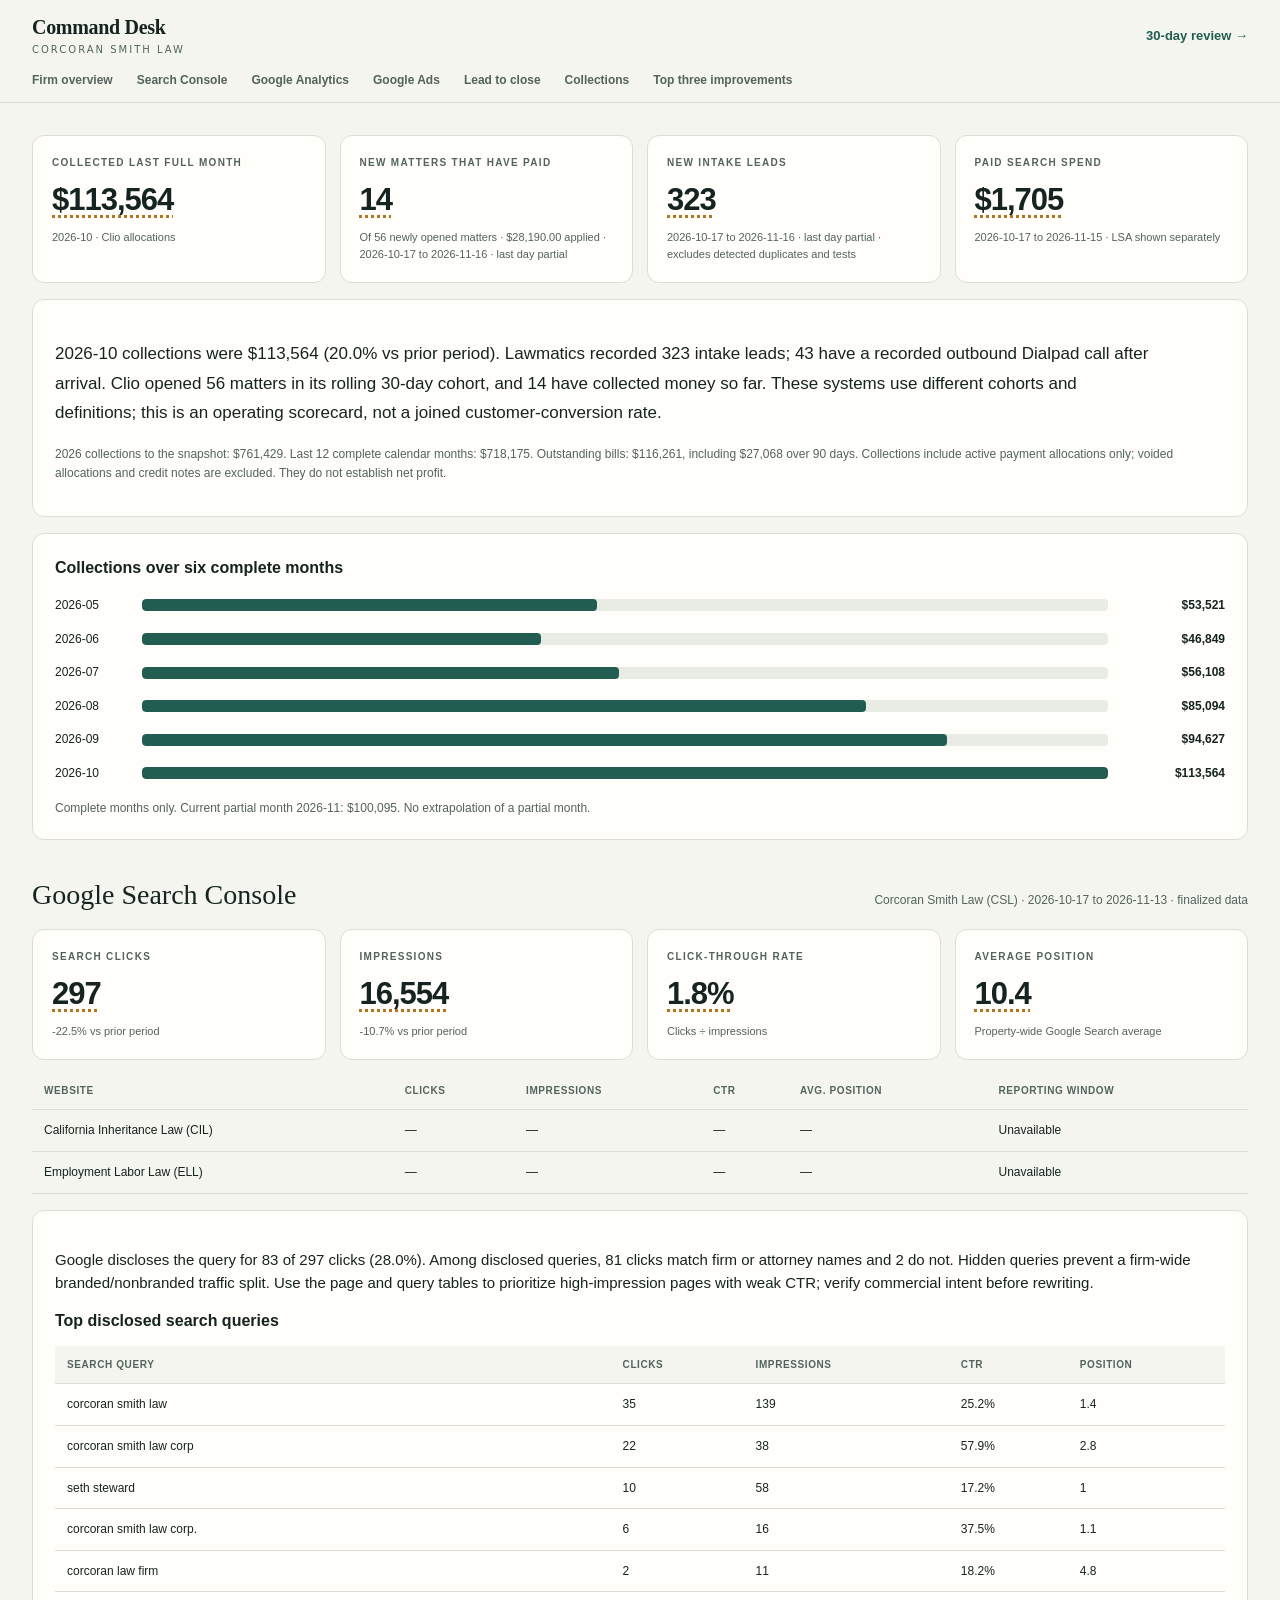
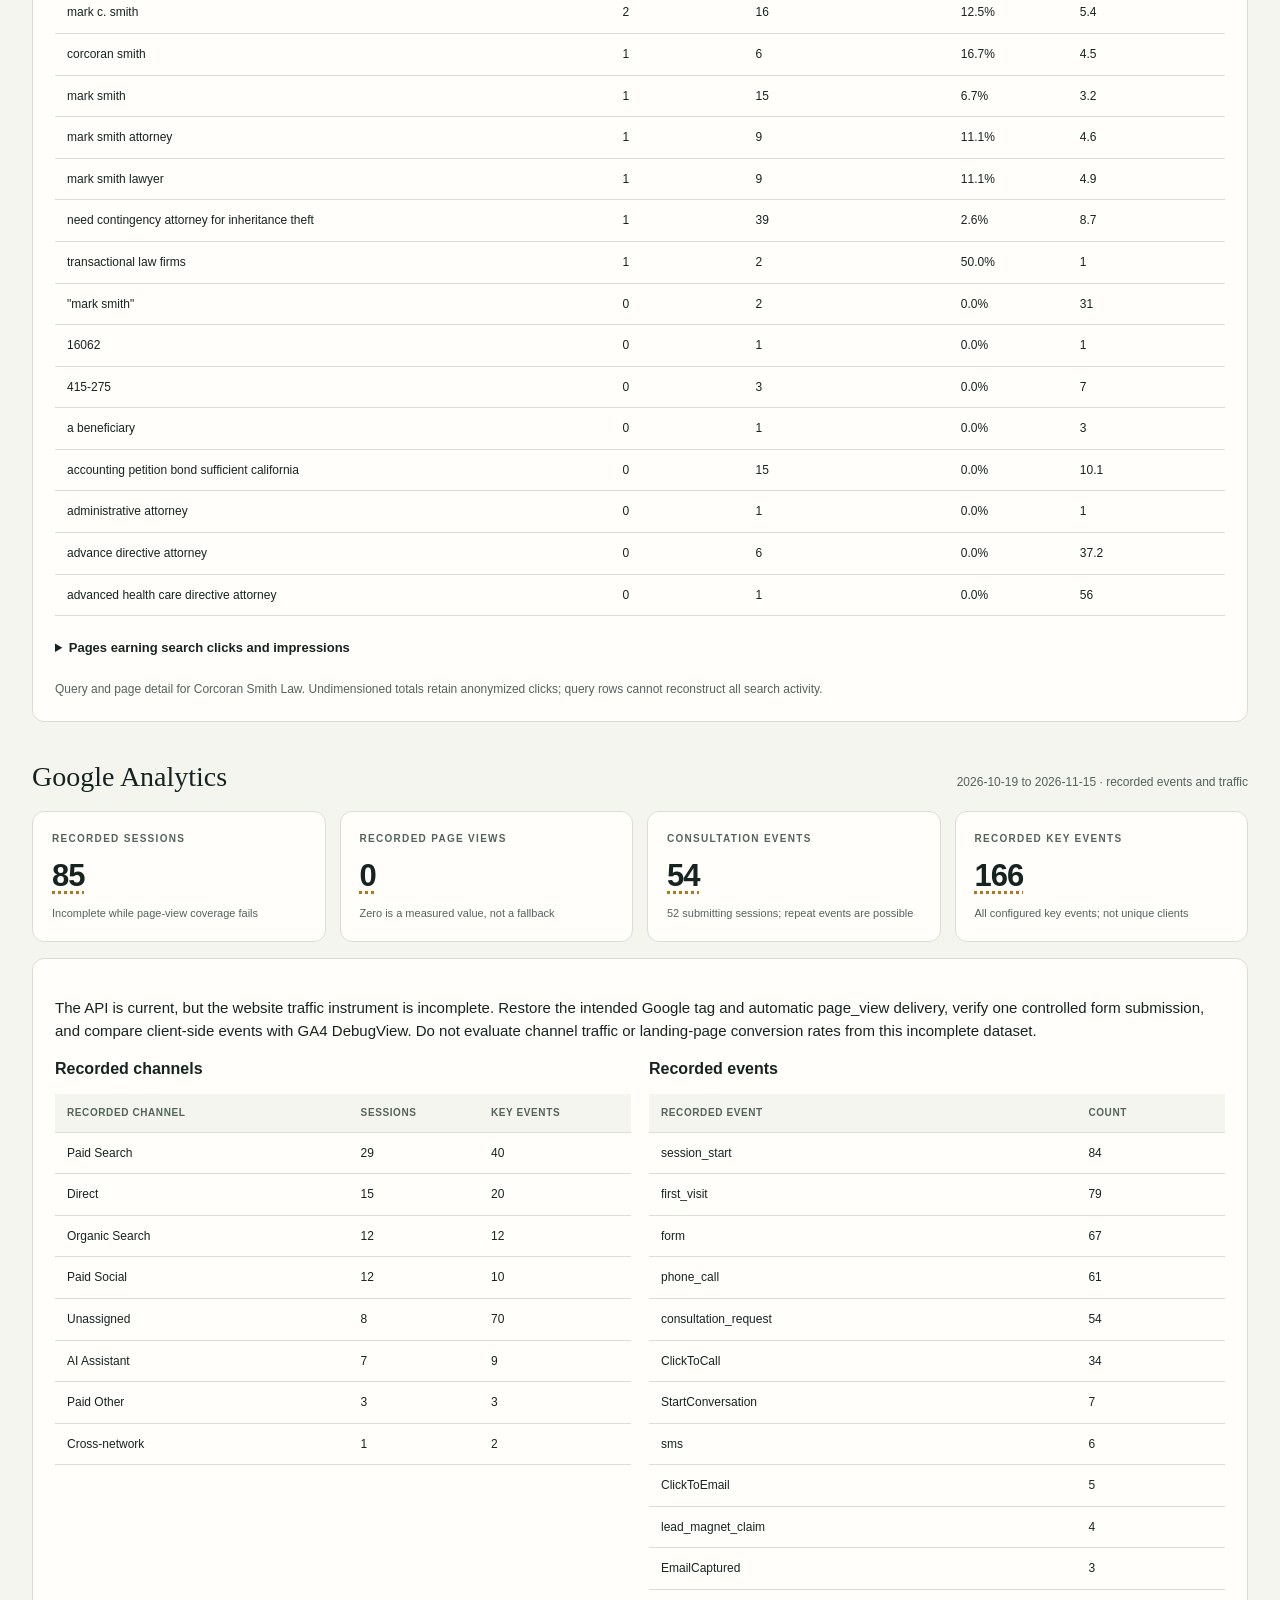
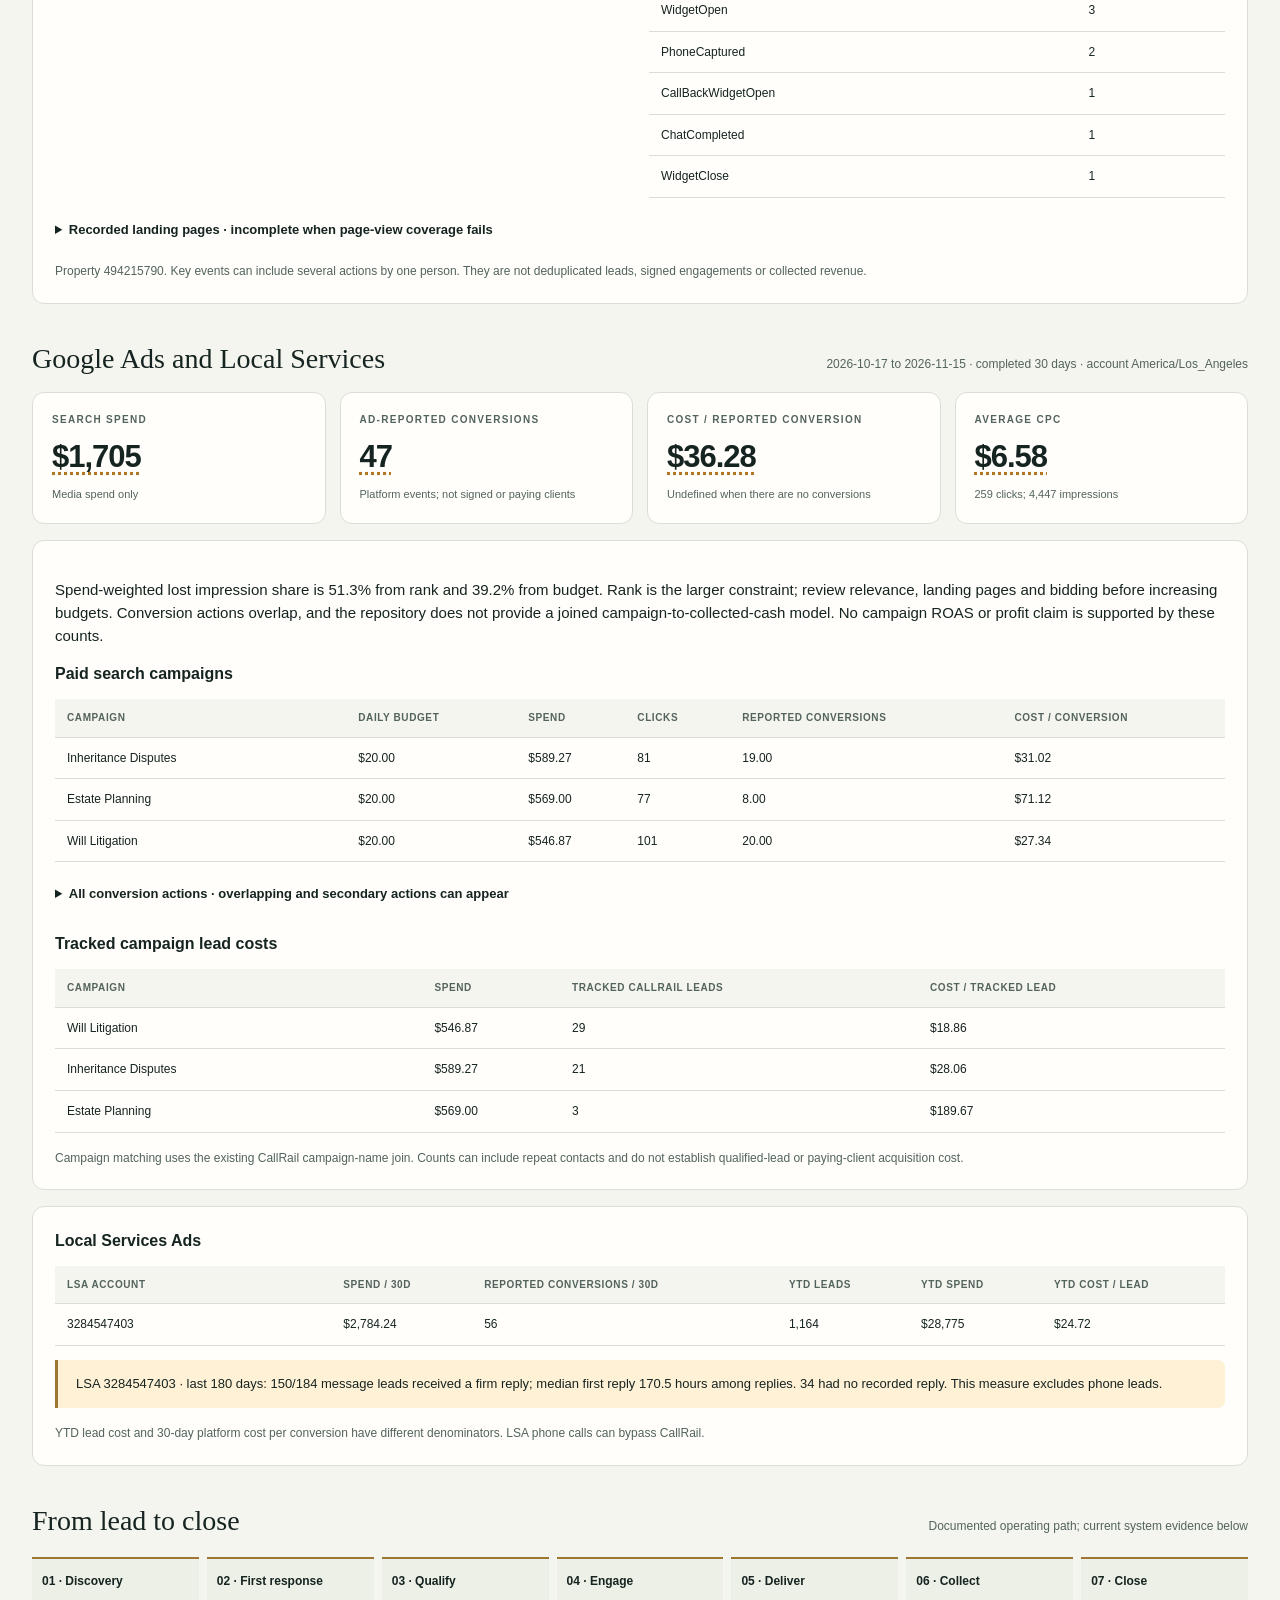
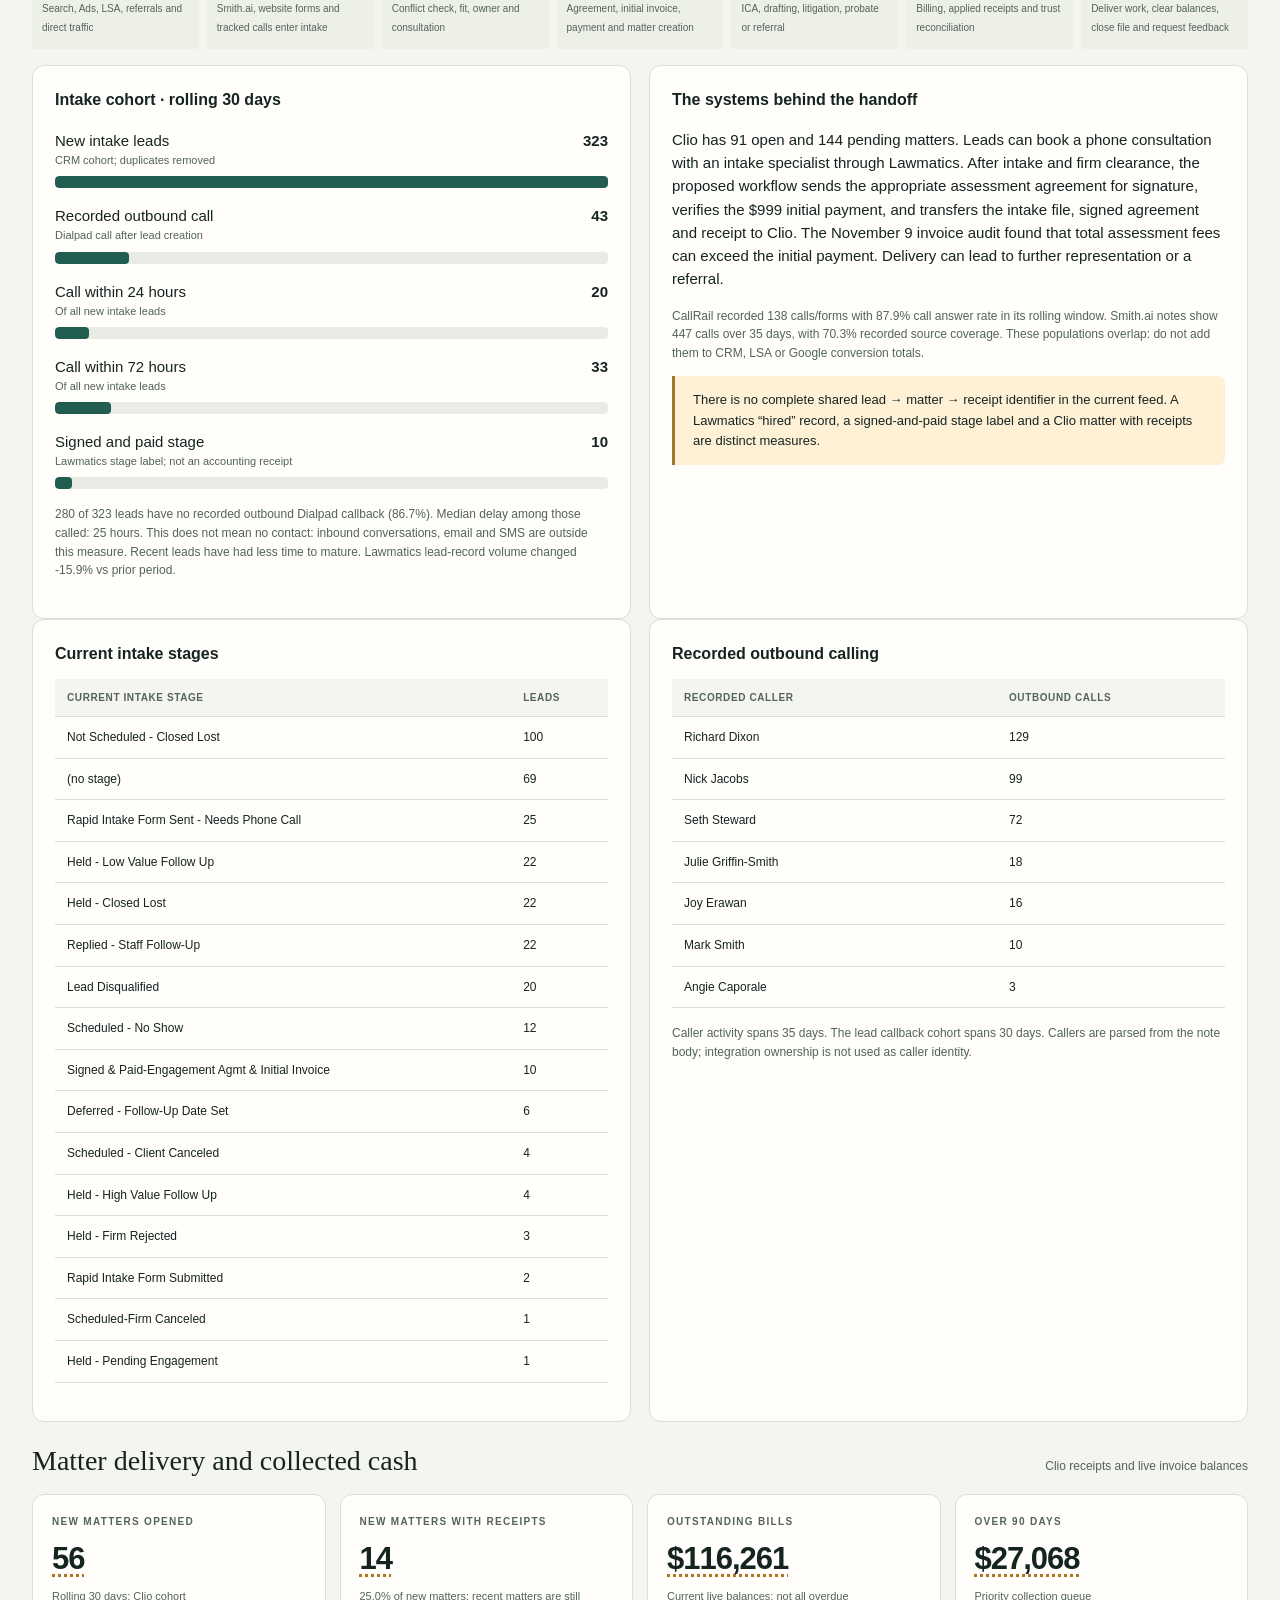
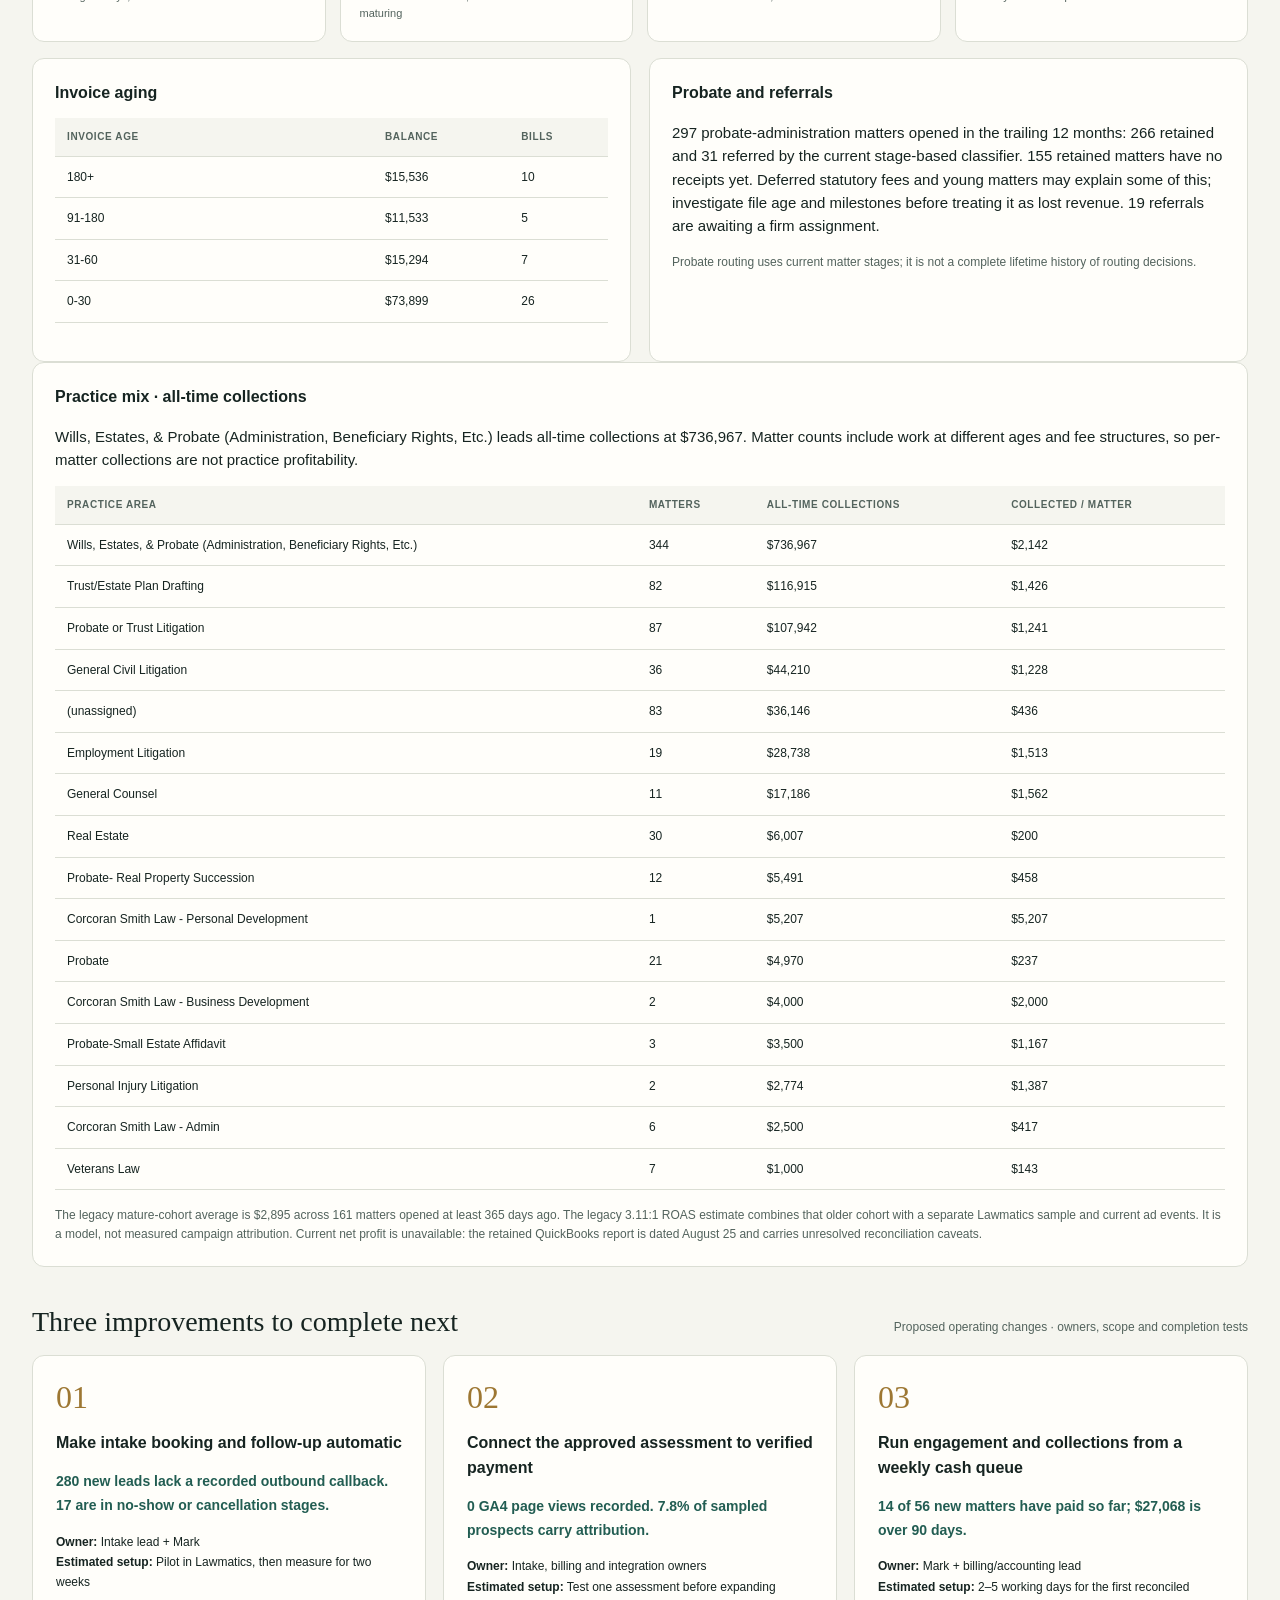
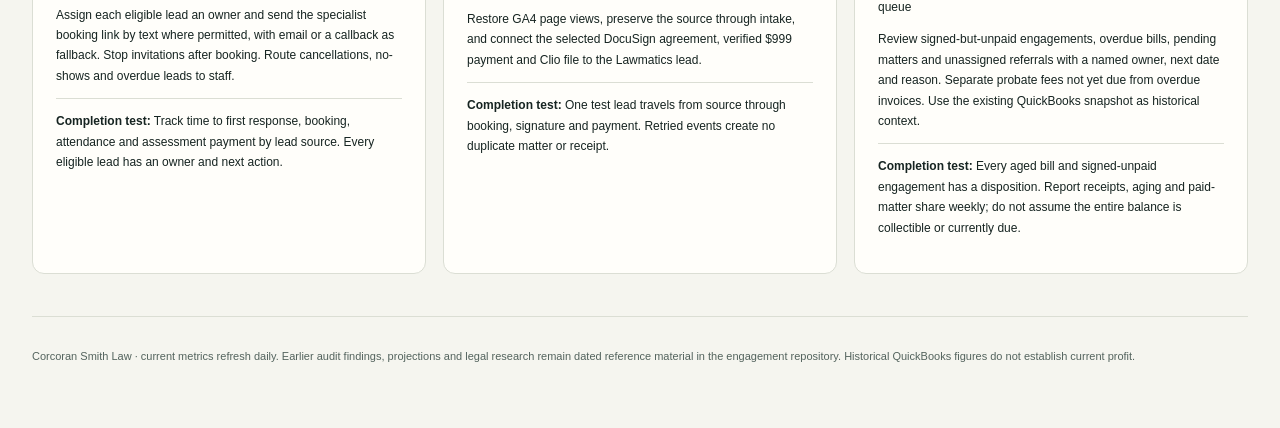
==== index.html @ f07b694a "Automated refresh 2026-11-16" ====
<!DOCTYPE html><html lang="en"><head><meta charset="utf-8"><meta name="robots" content="noindex, nofollow, noarchive, nosnippet"><title>CSL Command Desk</title>
<meta name="viewport" content="width=device-width, initial-scale=1">
<link rel="stylesheet" href="data-status.css">
<script src="data-status.js"></script>
<script>window.CSL_ASSET_BASE='';</script>
<script src="dashboard.js" defer></script>
<style>
:root{color-scheme:light;--page:#f5f5ef;--card:#fffefa;--ink:#162421;--ink-2:#53635d;--ink-3:#728078;--line:#dbded4;--accent:#225d52;--gold:#9d7732}
*{box-sizing:border-box}html{scroll-behavior:smooth;scroll-padding-top:130px}body{margin:0;background:var(--page);color:var(--ink);font:15px/1.55 -apple-system,BlinkMacSystemFont,"Segoe UI",sans-serif}a{color:var(--accent)}button,a,summary{touch-action:manipulation}a:focus-visible,summary:focus-visible{outline:3px solid var(--gold);outline-offset:4px}header{position:sticky;top:0;z-index:5;background:#f5f5eff5;backdrop-filter:blur(10px);border-bottom:1px solid var(--line)}.header-inner{max-width:1480px;margin:auto;padding:16px 32px 0}.brand-row{display:flex;gap:16px;align-items:center;justify-content:space-between}.brand{font:600 20px Georgia,serif;letter-spacing:-.3px}.firm{display:block;font:10px/1.5 system-ui,sans-serif;text-transform:uppercase;letter-spacing:2px;color:var(--ink-2);margin-top:3px}.review-link{font-size:13px;text-decoration:none;font-weight:650}nav{display:flex;gap:24px;overflow-x:auto;padding:14px 0 12px}nav a{white-space:nowrap;text-decoration:none;font-size:12px;font-weight:650;color:var(--ink-2)}main{max-width:1480px;margin:auto;padding:32px}.hero{display:flex;justify-content:space-between;align-items:end;gap:24px;margin-bottom:26px}.eyebrow{font-size:10px;font-weight:700;letter-spacing:2px;text-transform:uppercase;color:var(--gold);margin:0 0 10px}h1{font:400 clamp(32px,4vw,49px)/1.1 Georgia,serif;letter-spacing:-1px;margin:0 0 12px}h2{font:400 28px/1.2 Georgia,serif;margin:0}h3{font-size:16px;margin:0 0 10px}.hero p{margin:0;color:var(--ink-2)}.hero-side{max-width:290px;font-size:12px;border-left:2px solid var(--gold);padding-left:16px}.section{margin-top:38px;min-width:0}.section-head{display:flex;align-items:baseline;justify-content:space-between;gap:16px;margin-bottom:17px}.section-head p{font-size:12px;color:var(--ink-2);margin:0}.cards{display:grid;grid-template-columns:repeat(4,minmax(0,1fr));gap:14px}.metric{background:var(--card);border:1px solid var(--line);border-radius:12px;padding:19px;min-width:0}.metric .label{font-size:10px;line-height:1.5;text-transform:uppercase;letter-spacing:1.3px;font-weight:650;margin:0 0 13px;color:var(--ink-2)}.metric strong{font-size:31px;line-height:1.1;letter-spacing:-1px;font-weight:650}.metric p:last-child{font-size:11px;color:var(--ink-2);margin:12px 0 0}.panel{background:var(--card);border:1px solid var(--line);border-radius:12px;padding:22px;min-width:0;margin-top:16px}.two-col{display:grid;grid-template-columns:repeat(2,minmax(0,1fr));gap:18px;align-items:start}.two-col .panel{height:100%}.notice{background:#fff1d6;border-left:3px solid var(--gold);padding:14px 18px;font-size:13px;border-radius:0 7px 7px 0;margin:14px 0}.notice.good{background:#e9f0e7;border-color:var(--accent)}.lede{font-size:17px;line-height:1.75;max-width:1100px}.muted,.caption{color:var(--ink-2);font-size:12px}.caption{margin:16px 0 0}.table-scroll{overflow-x:auto;max-width:100%;margin-top:12px}table{width:100%;border-collapse:collapse;font-size:12px}th{text-align:left;font-size:10px;letter-spacing:.6px;text-transform:uppercase;color:var(--ink-2);background:#f5f5ef;white-space:nowrap}td,th{padding:11px 12px;border-bottom:1px solid var(--line);vertical-align:top}td:first-child{min-width:180px;max-width:440px;overflow-wrap:anywhere}td:not(:first-child){font-variant-numeric:tabular-nums;white-space:nowrap}details.table-details{margin-top:16px}summary{cursor:pointer;font-size:13px;font-weight:650;padding:6px 0}.bar-row{display:grid;grid-template-columns:75px minmax(0,1fr) 105px;gap:12px;align-items:center;font-size:12px;margin:15px 0}.bar-row b{text-align:right;font-variant-numeric:tabular-nums}.track{height:12px;border-radius:4px;background:#e9ece4;overflow:hidden}.track i{display:block;height:100%;background:var(--accent);border-radius:4px}.flow{display:grid;grid-template-columns:repeat(7,minmax(0,1fr));gap:8px;margin-top:20px}.flow div{border-top:2px solid var(--gold);padding:13px 10px;background:#edf0e7;font-size:12px}.flow b{display:block;margin-bottom:8px}.flow small{color:var(--ink-2)}.funnel-row{display:grid;grid-template-columns:minmax(0,1fr) 50px;gap:7px 16px;margin:16px 0}.funnel-row strong{text-align:right}.funnel-row small{display:block;font-size:11px;color:var(--ink-2)}.funnel-row .track{grid-column:1/-1}.priority-grid{display:grid;grid-template-columns:repeat(3,minmax(0,1fr));gap:17px}.priority{background:var(--card);padding:23px;border:1px solid var(--line);border-radius:12px}.rank{font:32px Georgia,serif;color:var(--gold);display:block;margin-bottom:15px}.priority p{font-size:12px;line-height:1.7}.priority .evidence{font-size:14px;color:var(--accent);font-weight:600}.done{border-top:1px solid var(--line);padding-top:12px}.source-link{font-size:11px}.review-only{display:none}footer{border-top:1px solid var(--line);margin:42px 0 0;padding:20px 0;font-size:11px;color:var(--ink-2)}
@media(max-width:1000px){.flow{grid-template-columns:repeat(4,minmax(0,1fr))}.priority-grid{grid-template-columns:1fr}.cards{grid-template-columns:repeat(2,minmax(0,1fr))}.hero-side{display:none}}
@media(max-width:650px){.header-inner{padding:12px 18px 0}main{padding:24px 18px}.brand{font-size:17px}.review-link{font-size:11px}nav{gap:20px}.hero{display:block}.section-head{display:block}.section-head p{margin-top:8px}.two-col{grid-template-columns:minmax(0,1fr);gap:0}.cards{gap:10px}.metric{padding:15px}.metric strong{font-size:26px}.panel{padding:17px}.flow{grid-template-columns:repeat(2,minmax(0,1fr))}.bar-row{grid-template-columns:65px minmax(0,1fr) 85px;gap:8px;font-size:11px}.data-source-list li{min-width:0}h2{font-size:25px}}
@media(prefers-reduced-motion:reduce){html{scroll-behavior:auto}}

.skip{position:absolute;left:16px;top:-80px;background:var(--card);padding:8px;z-index:10}.skip:focus{top:8px}
</style></head><body>
<a href="#overview" class="skip">Skip to dashboard content</a>
<header><div class="header-inner"><div class="brand-row"><div class="brand">Command Desk<span class="firm">Corcoran Smith Law</span></div><a class="review-link" href="review/">30-day review →</a></div><nav aria-label="Dashboard sections"><a href="#overview">Firm overview</a><a href="#search">Search Console</a><a href="#analytics">Google Analytics</a><a href="#advertising">Google Ads</a><a href="#lead-to-close">Lead to close</a><a href="#cash">Collections</a><a href="#improvements">Top three improvements</a></nav></div></header>
<main><h1 class="visually-hidden">The firm, end to end</h1>
<section id="overview" aria-label="Receipts, intake and acquisition"><div id="scorecard" class="cards" data-dynamic></div><div class="panel"><p id="business-summary" class="lede">Current figures are loading.</p><p id="cash-summary" class="muted"></p></div><div class="panel"><h3>Collections over six complete months</h3><div id="collections-chart" data-dynamic></div><p id="collections-caption" class="caption"></p></div></section>
<section id="search" class="section"><div class="section-head"><h2>Google Search Console</h2><p id="gsc-window"></p></div><div id="gsc-metrics" class="cards" data-dynamic></div><div id="gsc-related-sites" data-dynamic></div><div class="panel"><p id="gsc-analysis"></p><h3>Top disclosed search queries</h3><div id="gsc-queries" data-dynamic></div><details class="table-details"><summary>Pages earning search clicks and impressions</summary><div id="gsc-pages" data-dynamic></div></details><p class="caption">Query and page detail for Corcoran Smith Law. Undimensioned totals retain anonymized clicks; query rows cannot reconstruct all search activity.</p></div></section>
<section id="analytics" class="section"><div class="section-head"><h2>Google Analytics</h2><p id="ga4-window"></p></div><div id="ga4-metrics" class="cards" data-dynamic></div><div class="panel"><p id="ga4-analysis"></p><div class="two-col"><div><h3>Recorded channels</h3><div id="ga4-channels" data-dynamic></div></div><div><h3>Recorded events</h3><div id="ga4-events" data-dynamic></div></div></div><details class="table-details"><summary>Recorded landing pages · incomplete when page-view coverage fails</summary><div id="ga4-landings" data-dynamic></div></details><p class="caption">Property 494215790. Key events can include several actions by one person. They are not deduplicated leads, signed engagements or collected revenue.</p></div></section>
<section id="advertising" class="section"><div class="section-head"><h2>Google Ads and Local Services</h2><p id="ads-window"></p></div><div id="ads-metrics" class="cards" data-dynamic></div><div class="panel"><p id="ads-analysis"></p><h3>Paid search campaigns</h3><div id="ads-campaigns" data-dynamic></div><details class="table-details"><summary>All conversion actions · overlapping and secondary actions can appear</summary><div id="ads-actions" data-dynamic></div></details><h3 style="margin-top:22px">Tracked campaign lead costs</h3><div id="campecon" data-dynamic></div><p id="campaign-note" class="caption"></p></div><div class="panel"><h3>Local Services Ads</h3><div id="lsa-table" data-dynamic></div><div id="lsa-response" data-dynamic></div><p class="caption">YTD lead cost and 30-day platform cost per conversion have different denominators. LSA phone calls can bypass CallRail.</p></div></section>
<section id="lead-to-close" class="section"><div class="section-head"><h2>From lead to close</h2><p>Documented operating path; current system evidence below</p></div><div class="flow" aria-label="Firm business process"><div><b>01 · Discovery</b><small>Search, Ads, LSA, referrals and direct traffic</small></div><div><b>02 · First response</b><small>Smith.ai, website forms and tracked calls enter intake</small></div><div><b>03 · Qualify</b><small>Conflict check, fit, owner and consultation</small></div><div><b>04 · Engage</b><small>Agreement, initial invoice, payment and matter creation</small></div><div><b>05 · Deliver</b><small>ICA, drafting, litigation, probate or referral</small></div><div><b>06 · Collect</b><small>Billing, applied receipts and trust reconciliation</small></div><div><b>07 · Close</b><small>Deliver work, clear balances, close file and request feedback</small></div></div><div class="two-col"><div class="panel"><h3>Intake cohort · rolling 30 days</h3><div id="funnel" data-dynamic></div><p id="intake-analysis" class="caption"></p></div><div class="panel"><h3>The systems behind the handoff</h3><p id="delivery-note"></p><p id="tracking-evidence" class="caption"></p><p class="notice">There is no complete shared lead → matter → receipt identifier in the current feed. A Lawmatics “hired” record, a signed-and-paid stage label and a Clio matter with receipts are distinct measures.</p></div></div><div class="two-col"><div class="panel"><h3>Current intake stages</h3><div id="outcomes" data-dynamic></div></div><div class="panel"><h3>Recorded outbound calling</h3><div id="callers" data-dynamic></div><p id="caller-note" class="caption"></p></div></div></section>
<section id="cash" class="section"><div class="section-head"><h2>Matter delivery and collected cash</h2><p>Clio receipts and live invoice balances</p></div><div id="close-metrics" class="cards" data-dynamic></div><div class="two-col"><div class="panel"><h3>Invoice aging</h3><div id="ar-table" data-dynamic></div></div><div class="panel"><h3>Probate and referrals</h3><p id="probate-note"></p><p class="caption">Probate routing uses current matter stages; it is not a complete lifetime history of routing decisions.</p></div></div><div class="panel"><h3>Practice mix · all-time collections</h3><p id="practice-note"></p><div id="practice-table" data-dynamic></div><p id="model-note" class="caption"></p></div></section>
<section id="improvements" class="section"><div class="section-head"><h2>Three improvements to complete next</h2><p>Proposed operating changes · owners, scope and completion tests</p></div><div id="priorities" class="priority-grid" data-dynamic></div></section>
<footer><p>Corcoran Smith Law · current metrics refresh daily. Earlier audit findings, projections and legal research remain dated reference material in the engagement repository. Historical QuickBooks figures do not establish current profit.</p></footer></main>
</body></html>
---- data-status.css ----
.visually-hidden { position:absolute; width:1px; height:1px; overflow:hidden; clip-path:inset(50%); white-space:nowrap; }
[data-m][data-quality="snapshot"], [data-m][data-quality="stale"] { text-decoration:underline dotted #b07622; text-underline-offset:5px; }
[data-m][data-quality="unavailable"] { color:var(--ink-3,#76796f); }
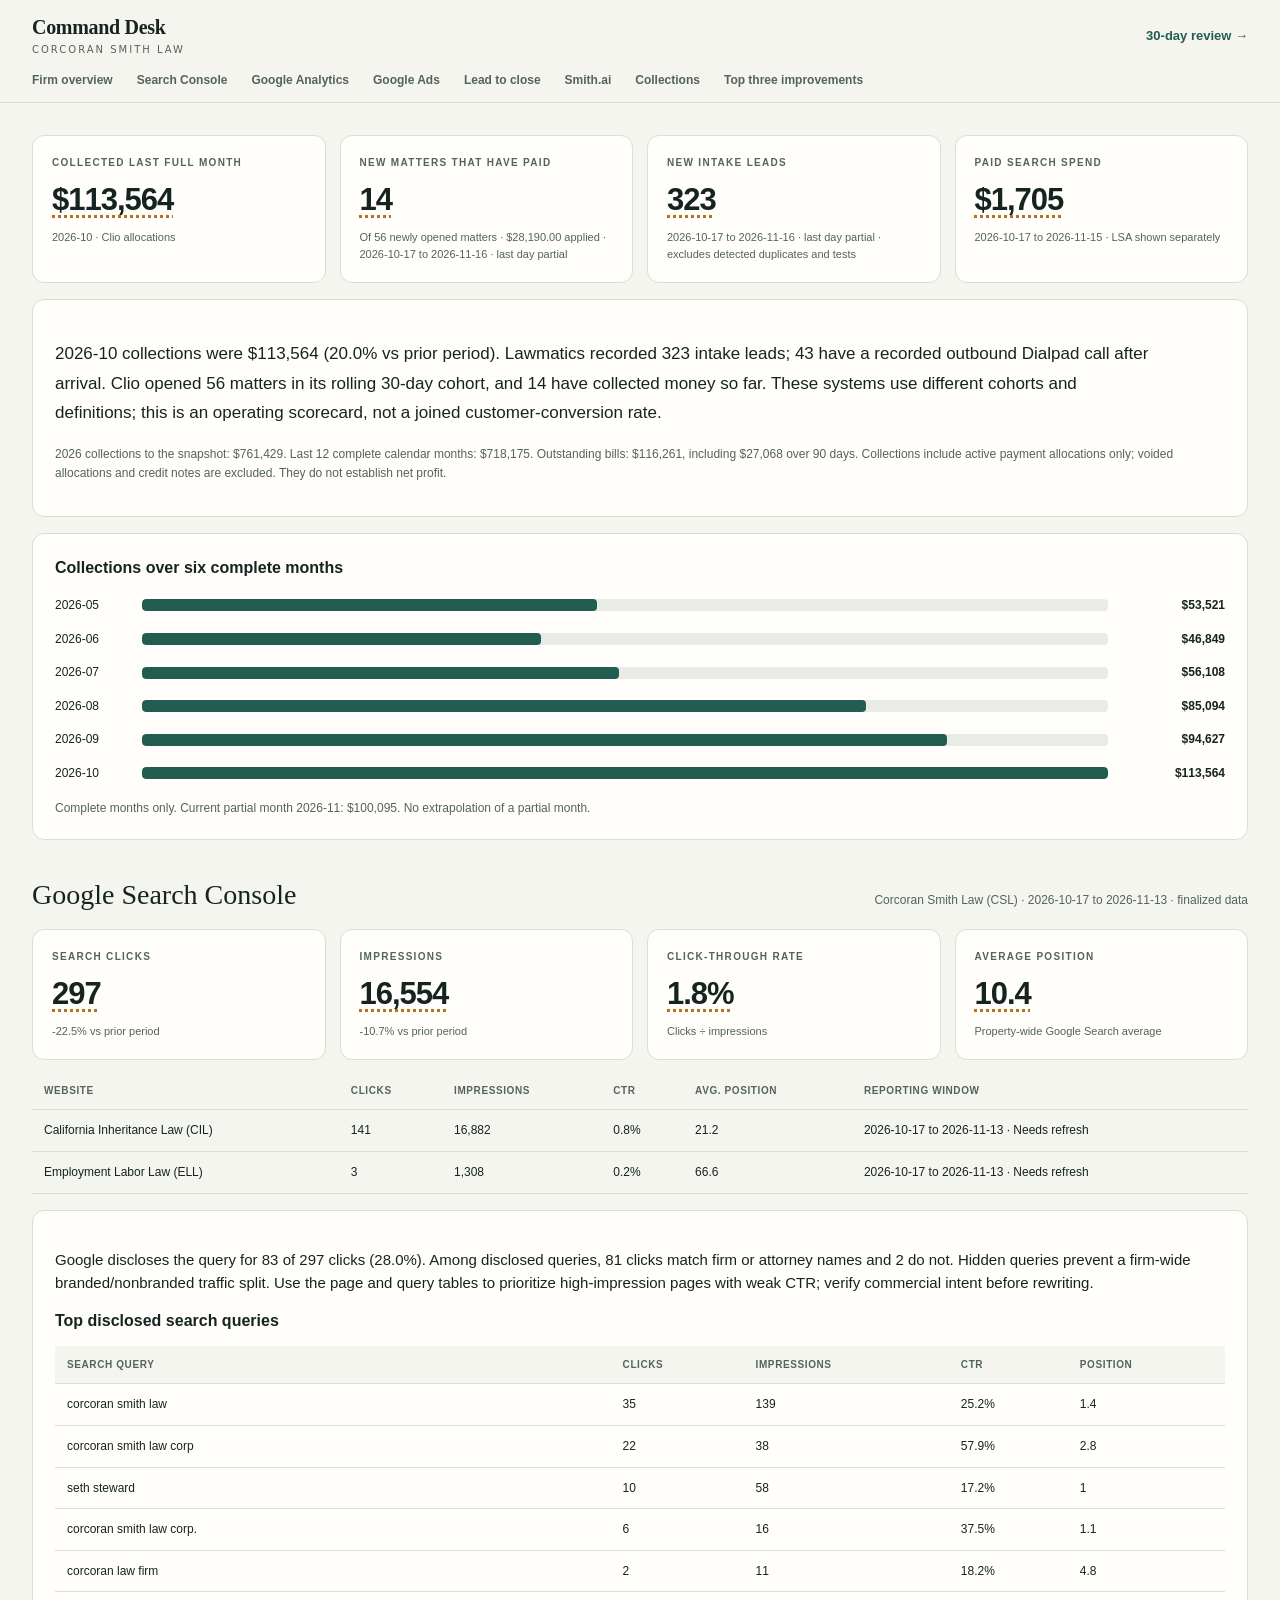
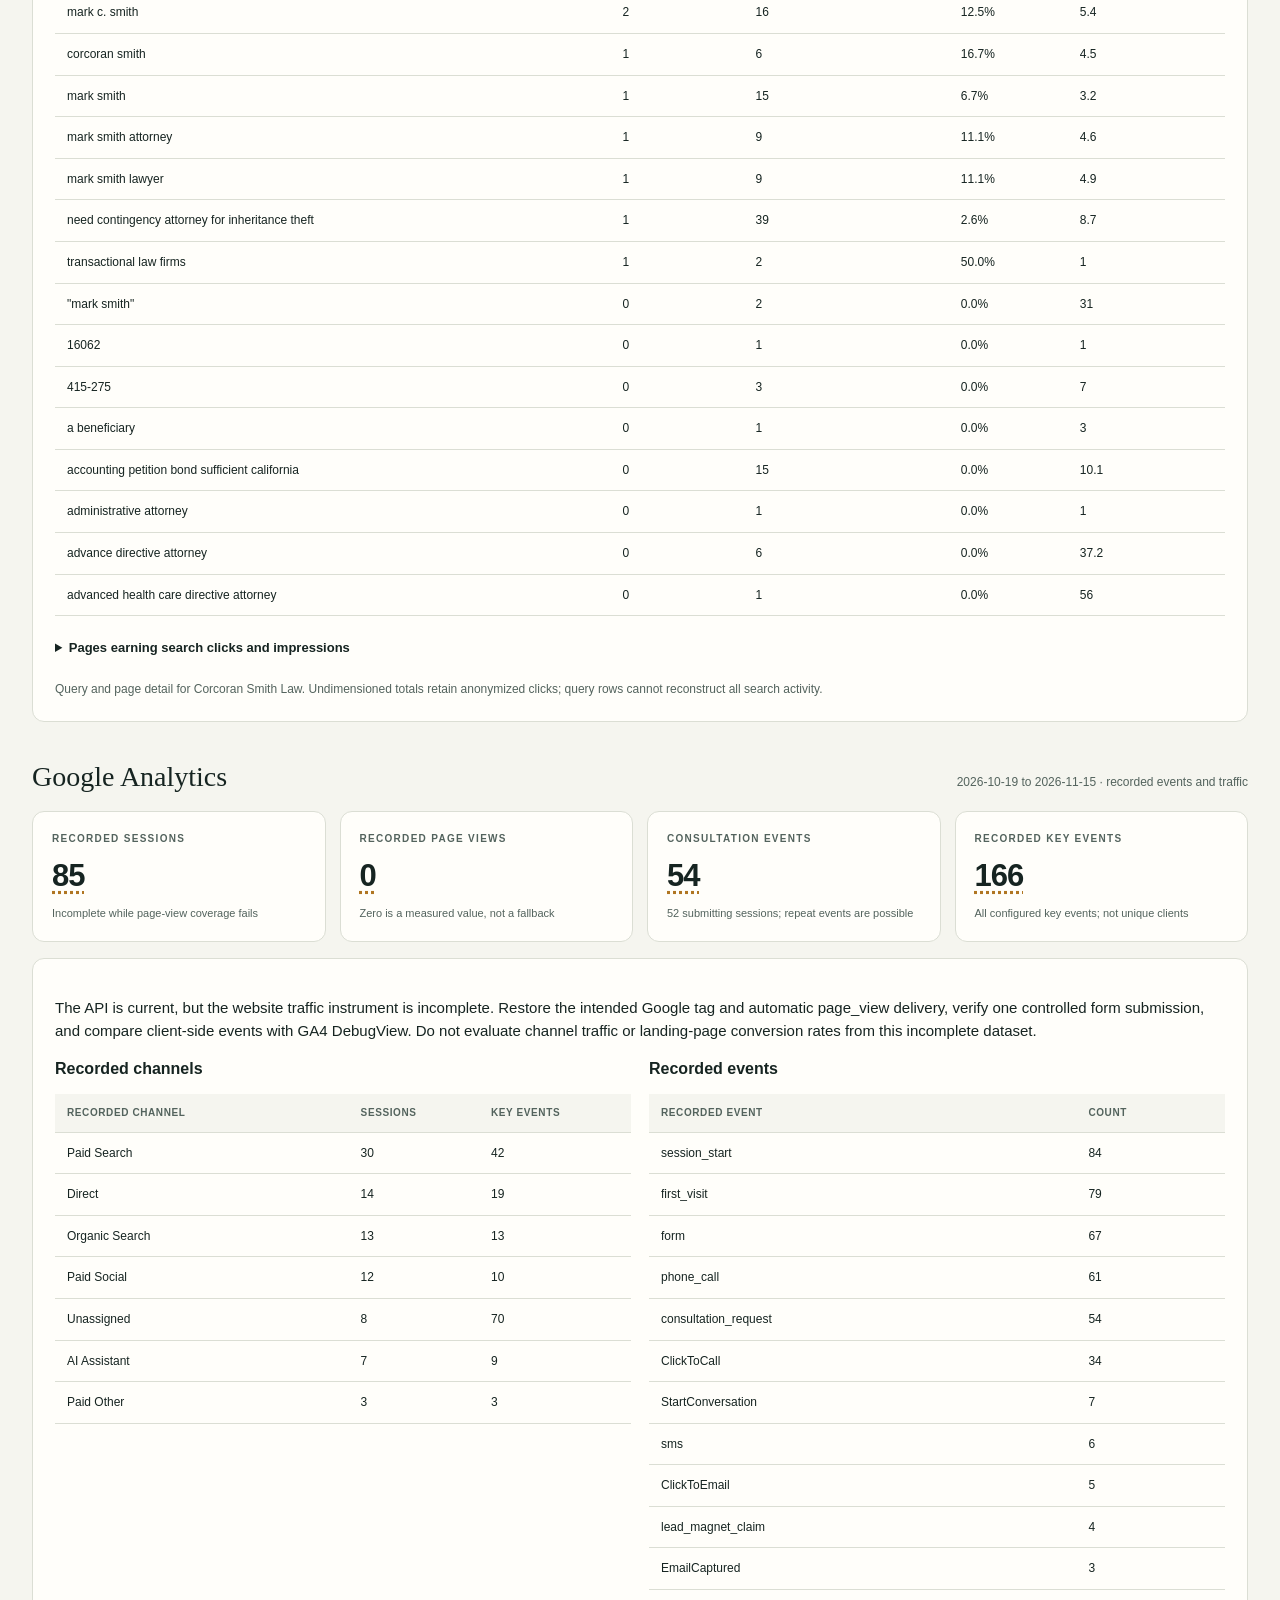
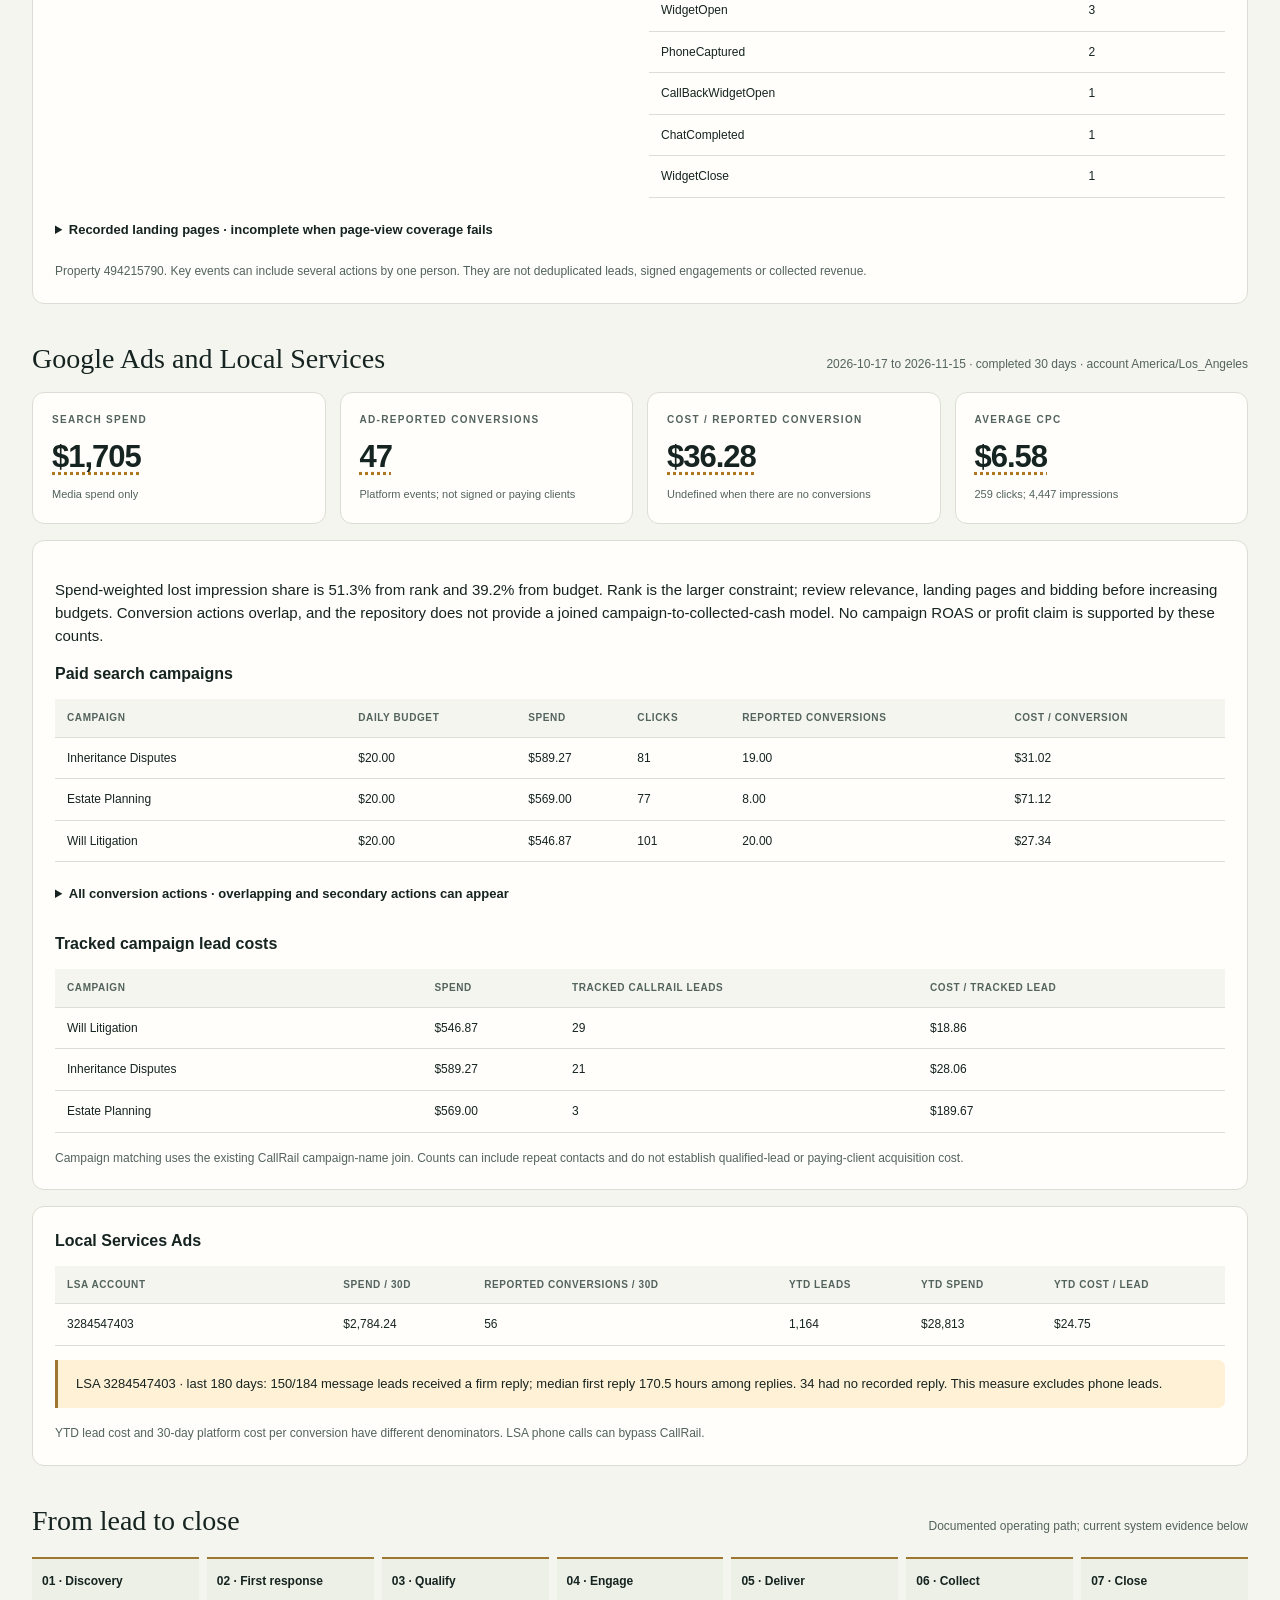
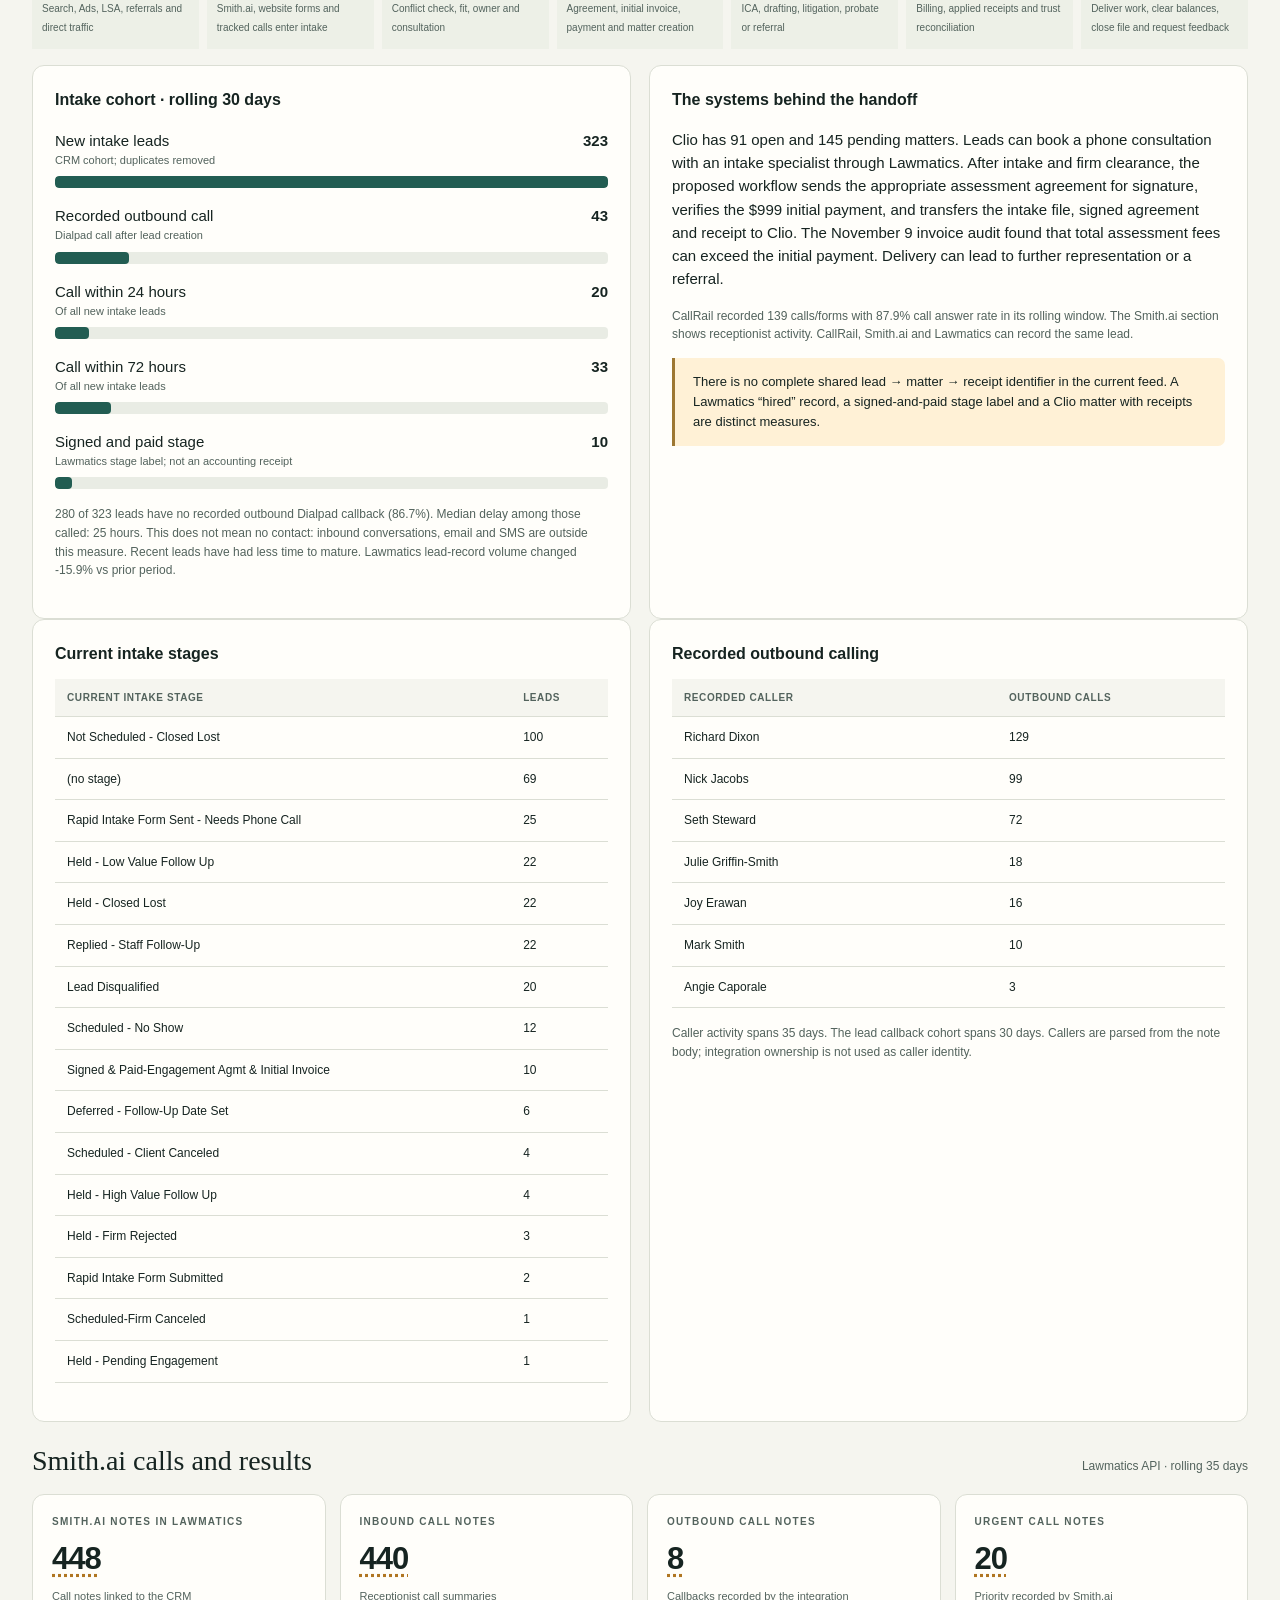
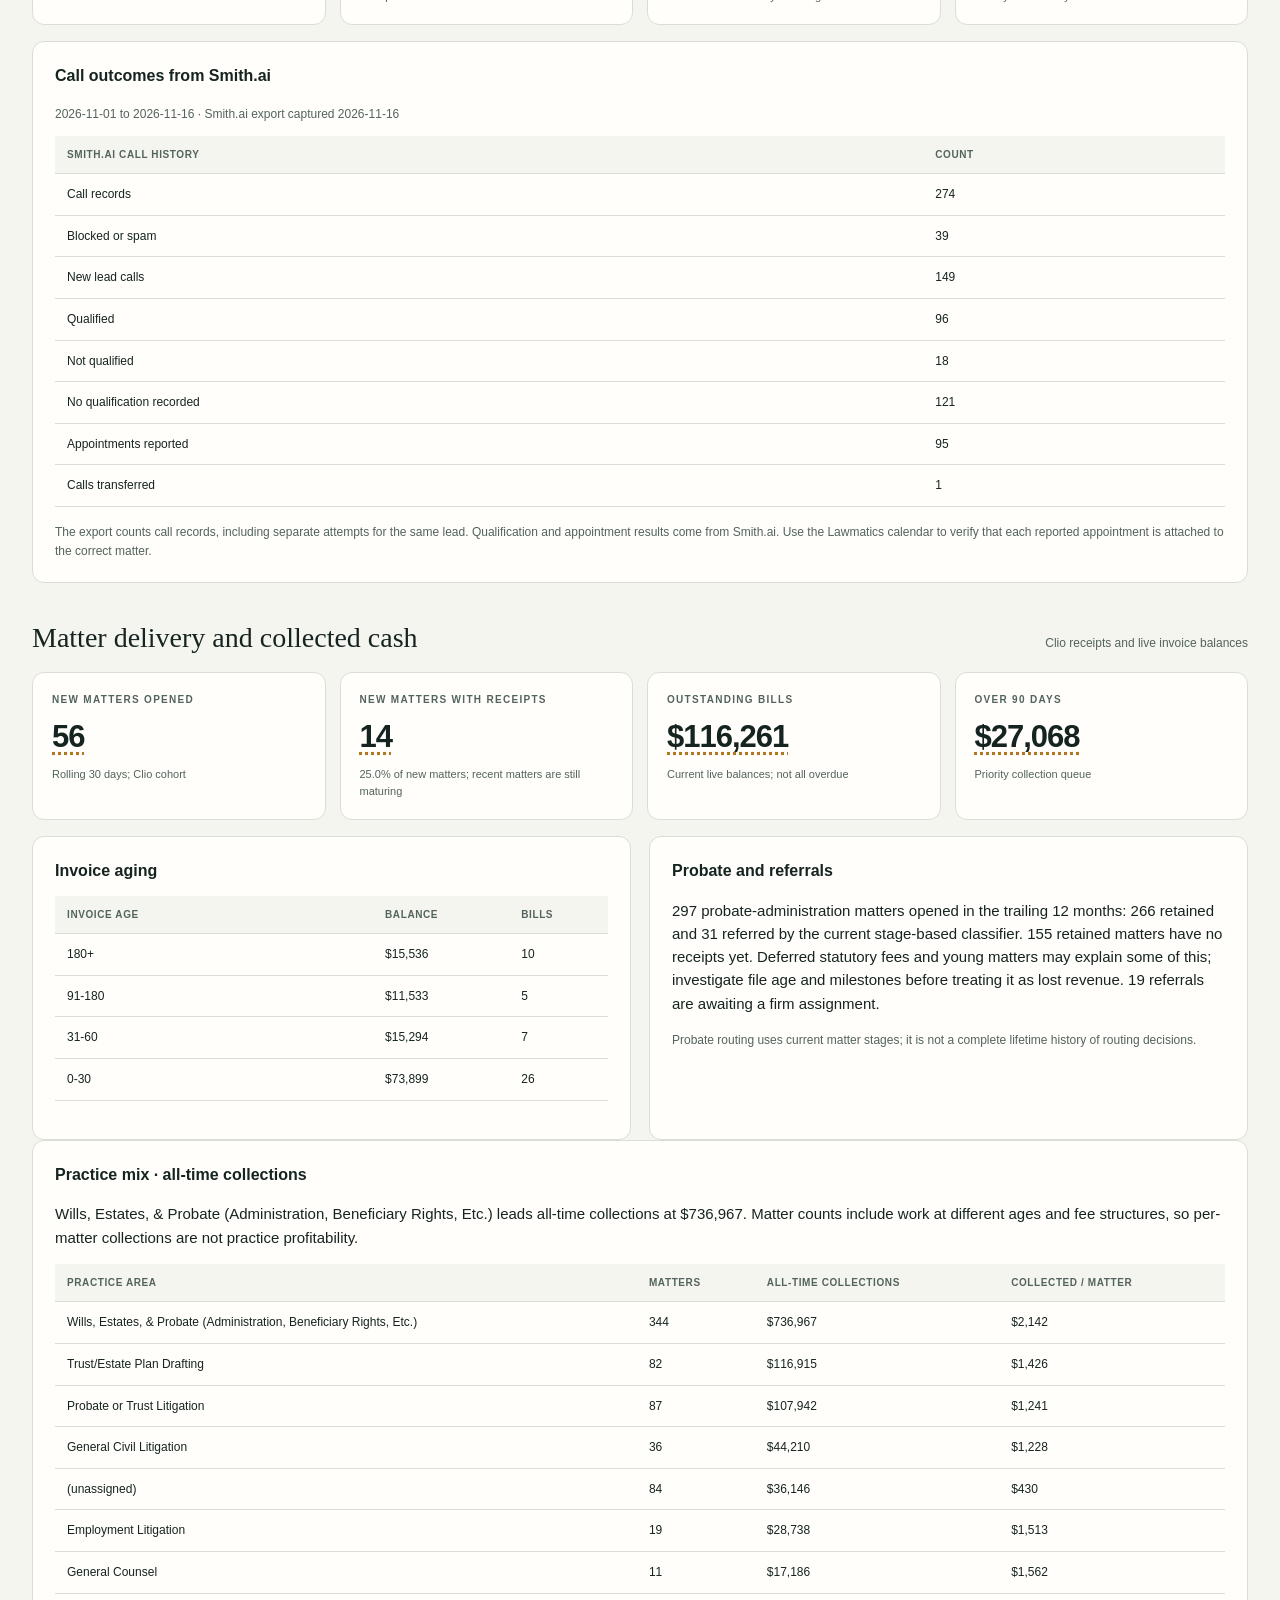
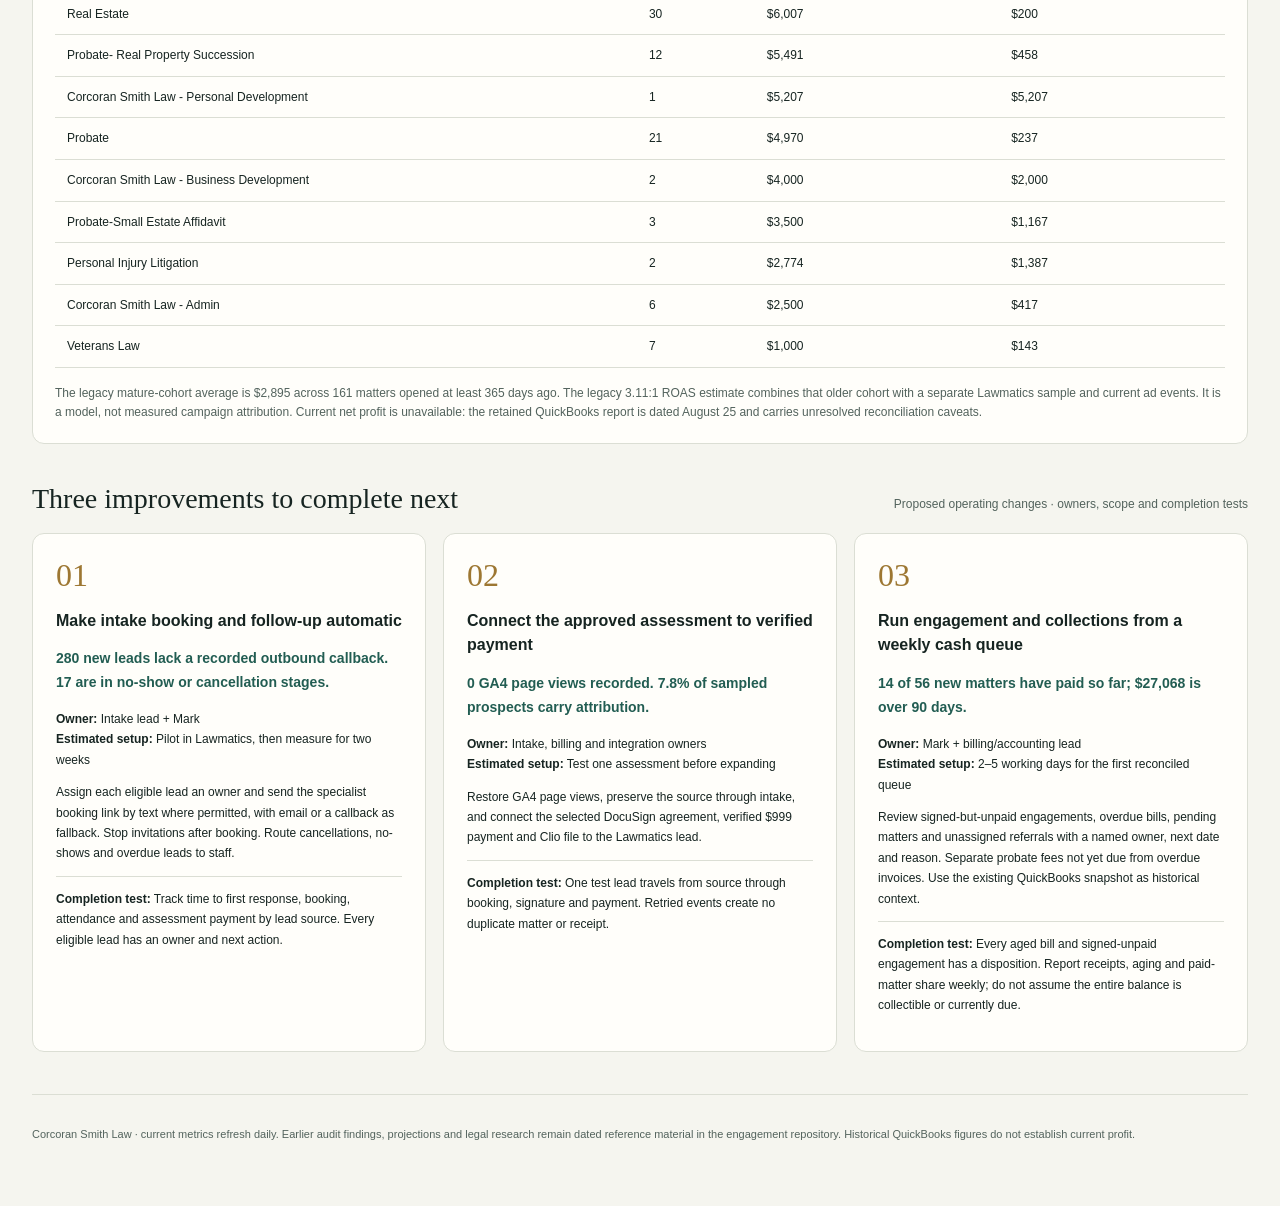
==== commit 6379e102: "Automated refresh 2026-11-16" ====
--- a/index.html
+++ b/index.html
@@ -14,13 +14,14 @@
 .skip{position:absolute;left:16px;top:-80px;background:var(--card);padding:8px;z-index:10}.skip:focus{top:8px}
 </style></head><body>
 <a href="#overview" class="skip">Skip to dashboard content</a>
-<header><div class="header-inner"><div class="brand-row"><div class="brand">Command Desk<span class="firm">Corcoran Smith Law</span></div><a class="review-link" href="review/">30-day review →</a></div><nav aria-label="Dashboard sections"><a href="#overview">Firm overview</a><a href="#search">Search Console</a><a href="#analytics">Google Analytics</a><a href="#advertising">Google Ads</a><a href="#lead-to-close">Lead to close</a><a href="#cash">Collections</a><a href="#improvements">Top three improvements</a></nav></div></header>
+<header><div class="header-inner"><div class="brand-row"><div class="brand">Command Desk<span class="firm">Corcoran Smith Law</span></div><a class="review-link" href="review/">30-day review →</a></div><nav aria-label="Dashboard sections"><a href="#overview">Firm overview</a><a href="#search">Search Console</a><a href="#analytics">Google Analytics</a><a href="#advertising">Google Ads</a><a href="#lead-to-close">Lead to close</a><a href="#smith-ai">Smith.ai</a><a href="#cash">Collections</a><a href="#improvements">Top three improvements</a></nav></div></header>
 <main><h1 class="visually-hidden">The firm, end to end</h1>
 <section id="overview" aria-label="Receipts, intake and acquisition"><div id="scorecard" class="cards" data-dynamic></div><div class="panel"><p id="business-summary" class="lede">Current figures are loading.</p><p id="cash-summary" class="muted"></p></div><div class="panel"><h3>Collections over six complete months</h3><div id="collections-chart" data-dynamic></div><p id="collections-caption" class="caption"></p></div></section>
 <section id="search" class="section"><div class="section-head"><h2>Google Search Console</h2><p id="gsc-window"></p></div><div id="gsc-metrics" class="cards" data-dynamic></div><div id="gsc-related-sites" data-dynamic></div><div class="panel"><p id="gsc-analysis"></p><h3>Top disclosed search queries</h3><div id="gsc-queries" data-dynamic></div><details class="table-details"><summary>Pages earning search clicks and impressions</summary><div id="gsc-pages" data-dynamic></div></details><p class="caption">Query and page detail for Corcoran Smith Law. Undimensioned totals retain anonymized clicks; query rows cannot reconstruct all search activity.</p></div></section>
 <section id="analytics" class="section"><div class="section-head"><h2>Google Analytics</h2><p id="ga4-window"></p></div><div id="ga4-metrics" class="cards" data-dynamic></div><div class="panel"><p id="ga4-analysis"></p><div class="two-col"><div><h3>Recorded channels</h3><div id="ga4-channels" data-dynamic></div></div><div><h3>Recorded events</h3><div id="ga4-events" data-dynamic></div></div></div><details class="table-details"><summary>Recorded landing pages · incomplete when page-view coverage fails</summary><div id="ga4-landings" data-dynamic></div></details><p class="caption">Property 494215790. Key events can include several actions by one person. They are not deduplicated leads, signed engagements or collected revenue.</p></div></section>
 <section id="advertising" class="section"><div class="section-head"><h2>Google Ads and Local Services</h2><p id="ads-window"></p></div><div id="ads-metrics" class="cards" data-dynamic></div><div class="panel"><p id="ads-analysis"></p><h3>Paid search campaigns</h3><div id="ads-campaigns" data-dynamic></div><details class="table-details"><summary>All conversion actions · overlapping and secondary actions can appear</summary><div id="ads-actions" data-dynamic></div></details><h3 style="margin-top:22px">Tracked campaign lead costs</h3><div id="campecon" data-dynamic></div><p id="campaign-note" class="caption"></p></div><div class="panel"><h3>Local Services Ads</h3><div id="lsa-table" data-dynamic></div><div id="lsa-response" data-dynamic></div><p class="caption">YTD lead cost and 30-day platform cost per conversion have different denominators. LSA phone calls can bypass CallRail.</p></div></section>
 <section id="lead-to-close" class="section"><div class="section-head"><h2>From lead to close</h2><p>Documented operating path; current system evidence below</p></div><div class="flow" aria-label="Firm business process"><div><b>01 · Discovery</b><small>Search, Ads, LSA, referrals and direct traffic</small></div><div><b>02 · First response</b><small>Smith.ai, website forms and tracked calls enter intake</small></div><div><b>03 · Qualify</b><small>Conflict check, fit, owner and consultation</small></div><div><b>04 · Engage</b><small>Agreement, initial invoice, payment and matter creation</small></div><div><b>05 · Deliver</b><small>ICA, drafting, litigation, probate or referral</small></div><div><b>06 · Collect</b><small>Billing, applied receipts and trust reconciliation</small></div><div><b>07 · Close</b><small>Deliver work, clear balances, close file and request feedback</small></div></div><div class="two-col"><div class="panel"><h3>Intake cohort · rolling 30 days</h3><div id="funnel" data-dynamic></div><p id="intake-analysis" class="caption"></p></div><div class="panel"><h3>The systems behind the handoff</h3><p id="delivery-note"></p><p id="tracking-evidence" class="caption"></p><p class="notice">There is no complete shared lead → matter → receipt identifier in the current feed. A Lawmatics “hired” record, a signed-and-paid stage label and a Clio matter with receipts are distinct measures.</p></div></div><div class="two-col"><div class="panel"><h3>Current intake stages</h3><div id="outcomes" data-dynamic></div></div><div class="panel"><h3>Recorded outbound calling</h3><div id="callers" data-dynamic></div><p id="caller-note" class="caption"></p></div></div></section>
+<section id="smith-ai" class="section"><div class="section-head"><h2>Smith.ai calls and results</h2><p id="smith-window"></p></div><div id="smith-metrics" class="cards" data-dynamic></div><div class="panel"><h3>Call outcomes from Smith.ai</h3><p id="smith-export-window" class="caption"></p><div id="smith-results" data-dynamic></div><p id="smith-result-note" class="caption"></p></div></section>
 <section id="cash" class="section"><div class="section-head"><h2>Matter delivery and collected cash</h2><p>Clio receipts and live invoice balances</p></div><div id="close-metrics" class="cards" data-dynamic></div><div class="two-col"><div class="panel"><h3>Invoice aging</h3><div id="ar-table" data-dynamic></div></div><div class="panel"><h3>Probate and referrals</h3><p id="probate-note"></p><p class="caption">Probate routing uses current matter stages; it is not a complete lifetime history of routing decisions.</p></div></div><div class="panel"><h3>Practice mix · all-time collections</h3><p id="practice-note"></p><div id="practice-table" data-dynamic></div><p id="model-note" class="caption"></p></div></section>
 <section id="improvements" class="section"><div class="section-head"><h2>Three improvements to complete next</h2><p>Proposed operating changes · owners, scope and completion tests</p></div><div id="priorities" class="priority-grid" data-dynamic></div></section>
 <footer><p>Corcoran Smith Law · current metrics refresh daily. Earlier audit findings, projections and legal research remain dated reference material in the engagement repository. Historical QuickBooks figures do not establish current profit.</p></footer></main>
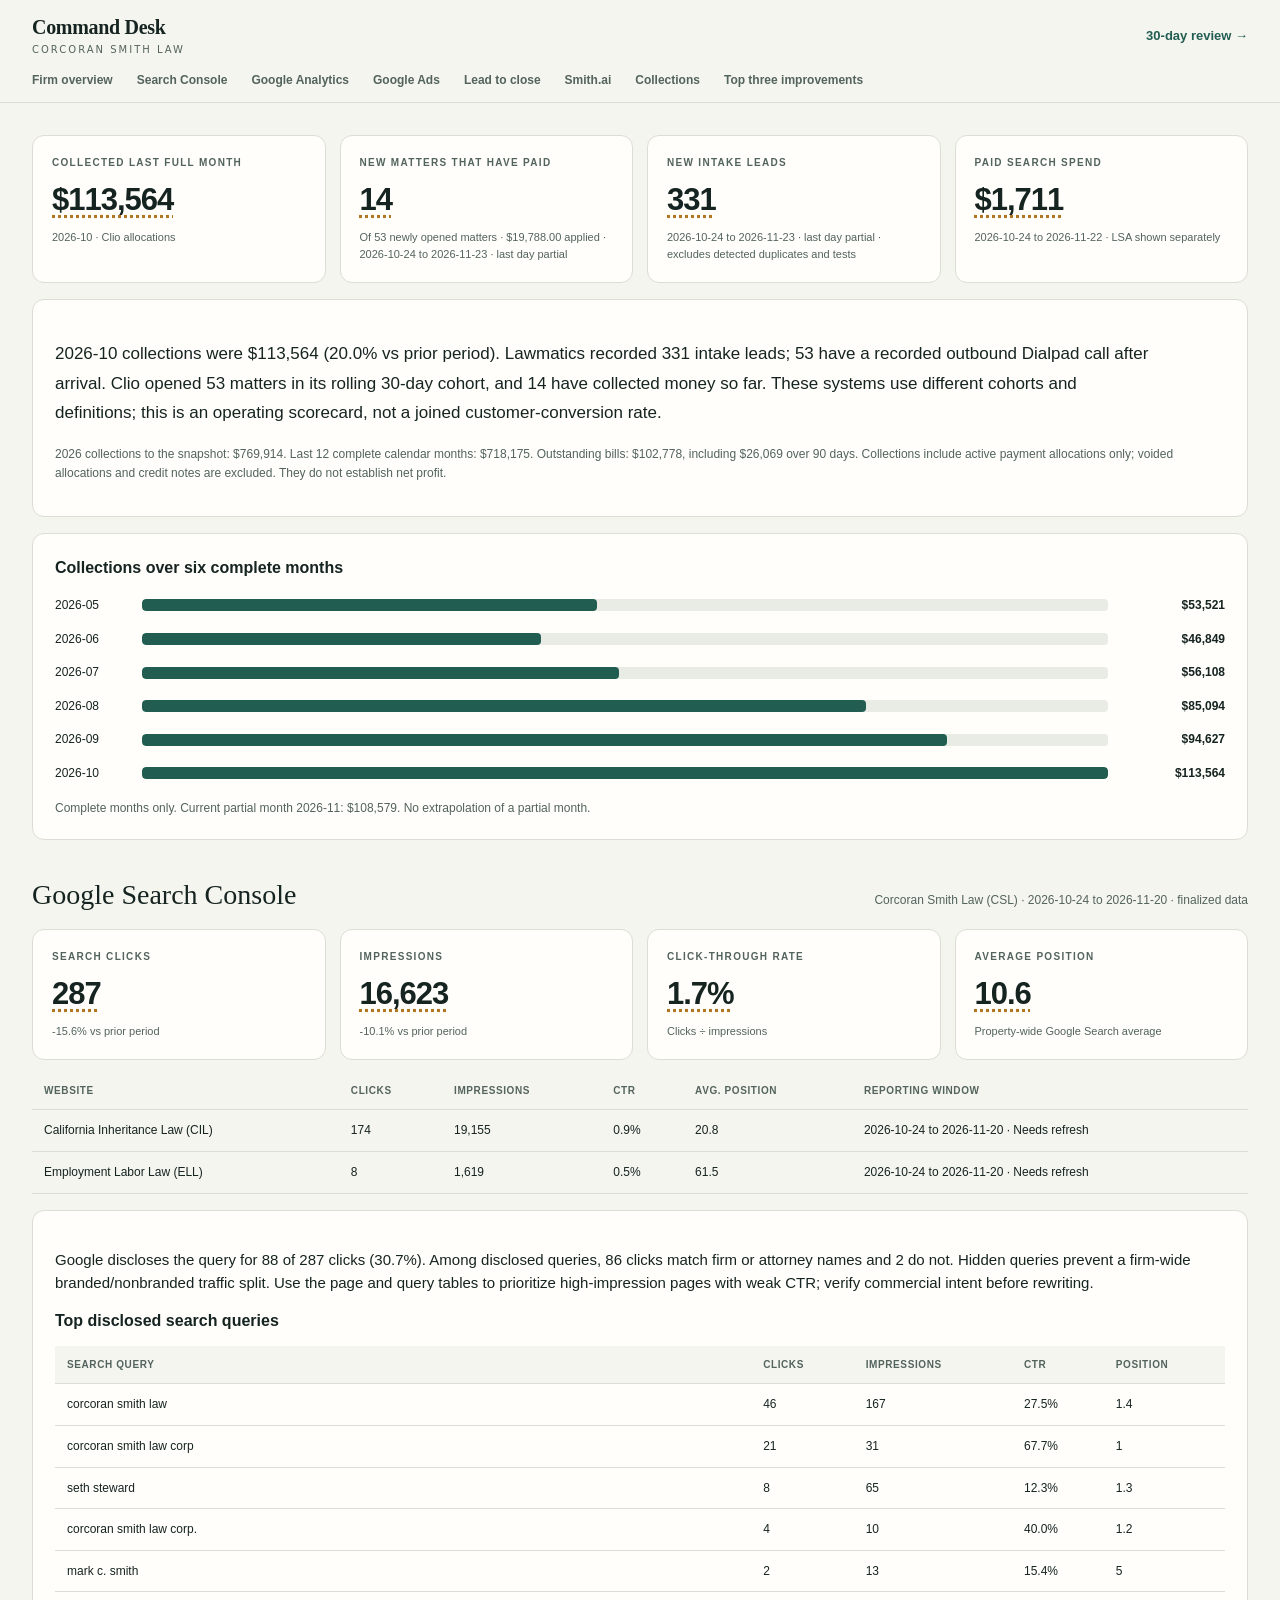
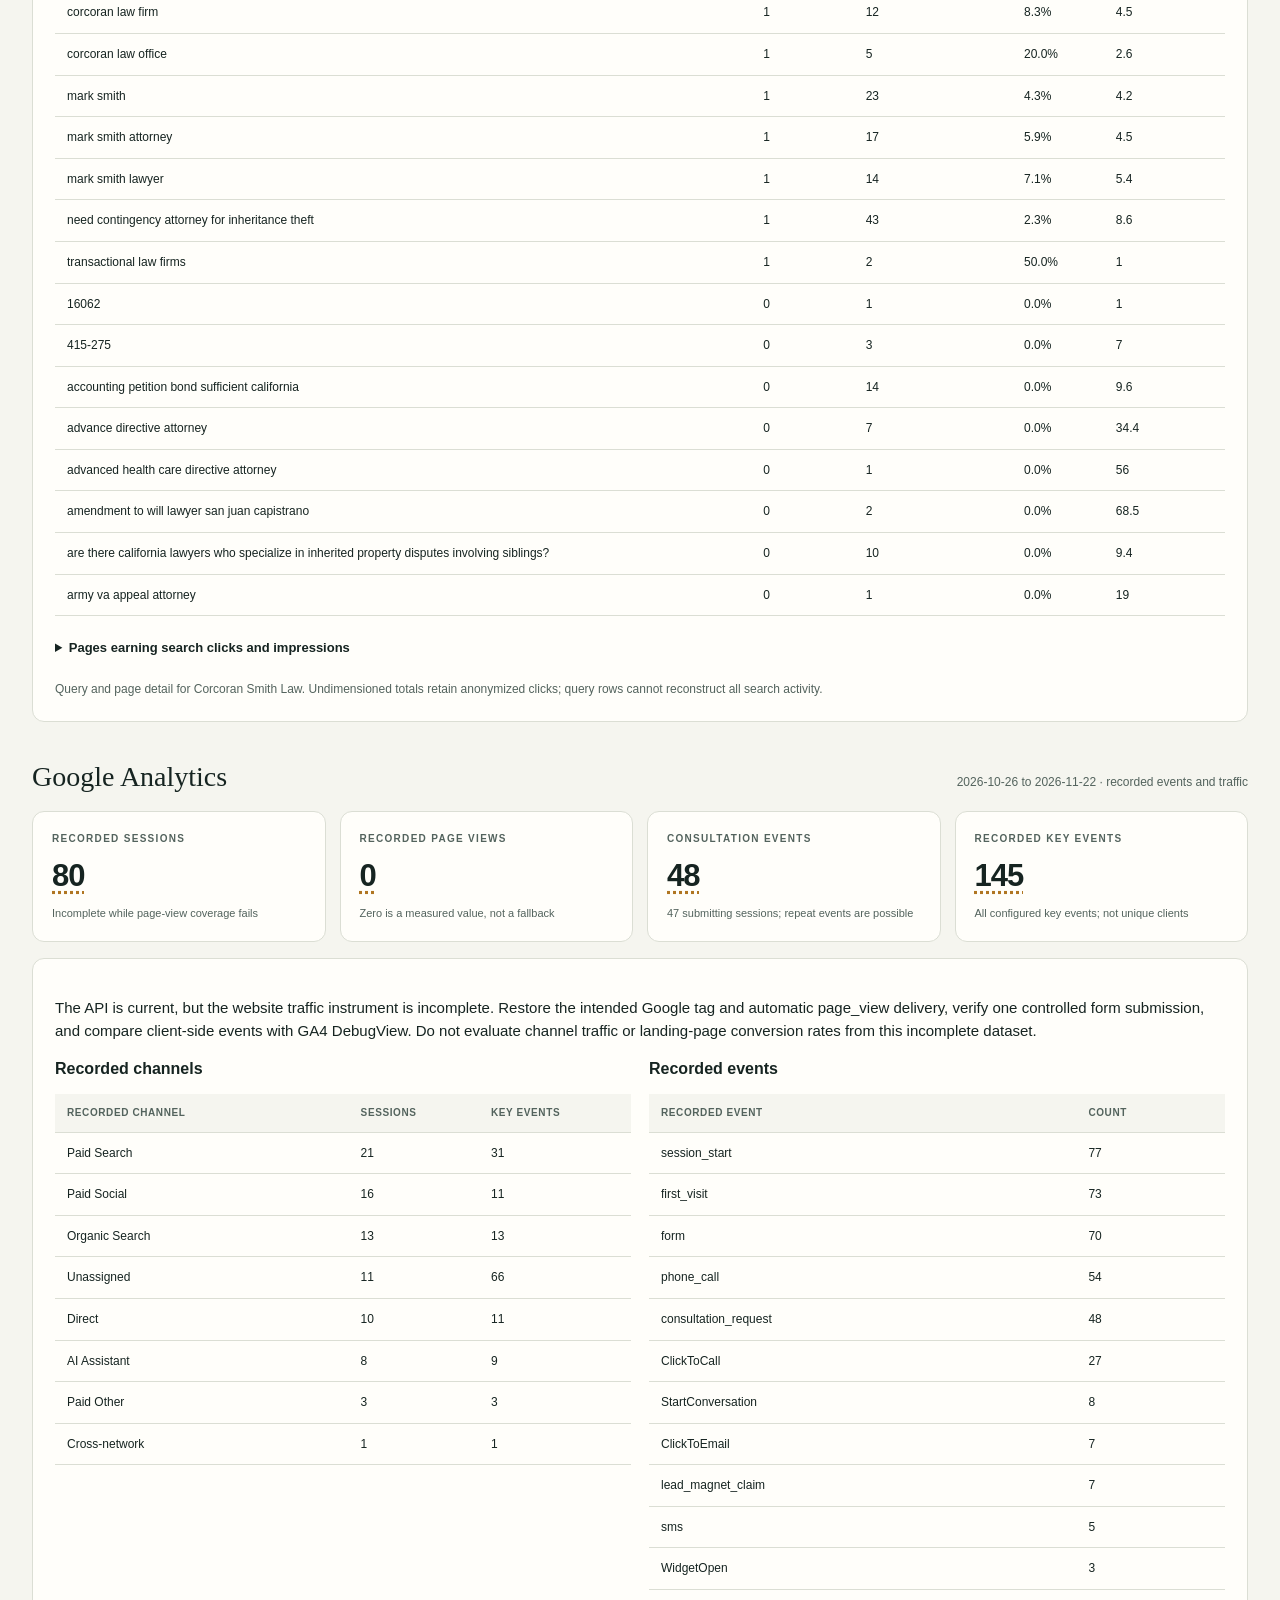
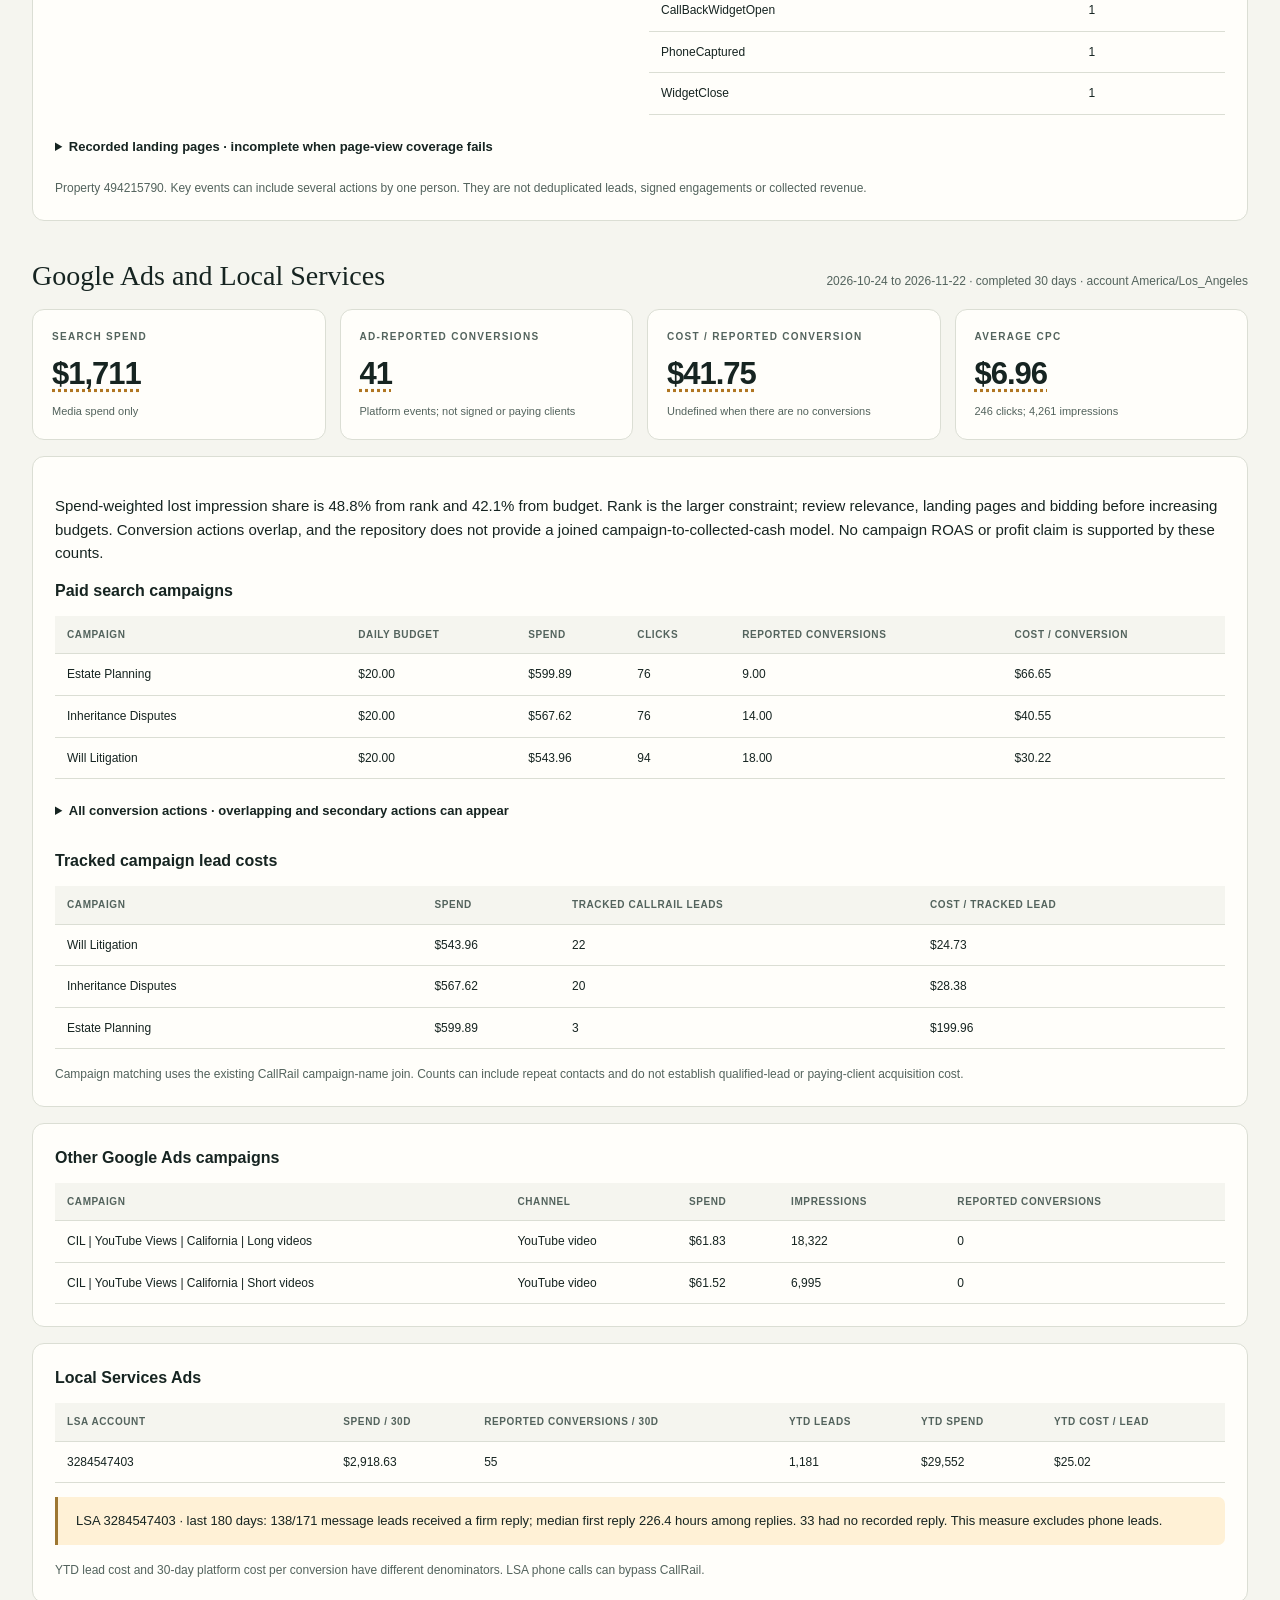
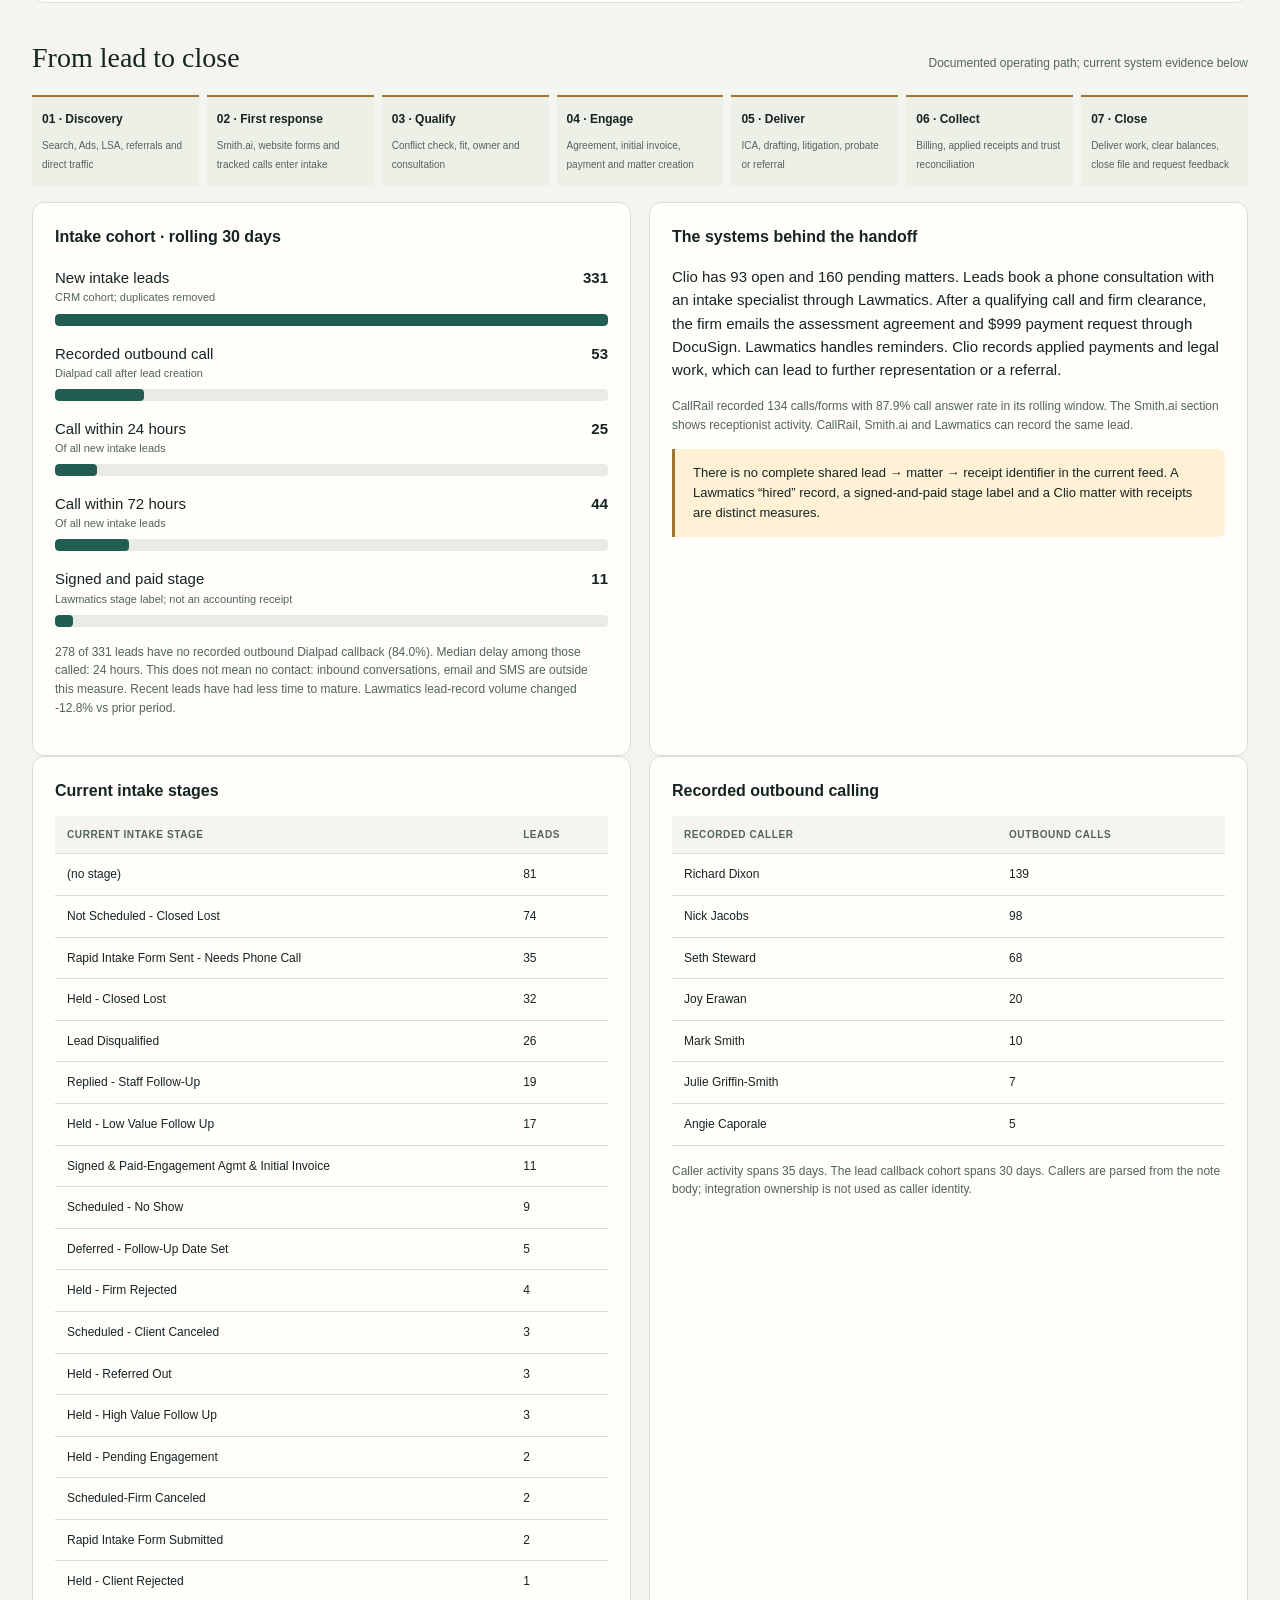
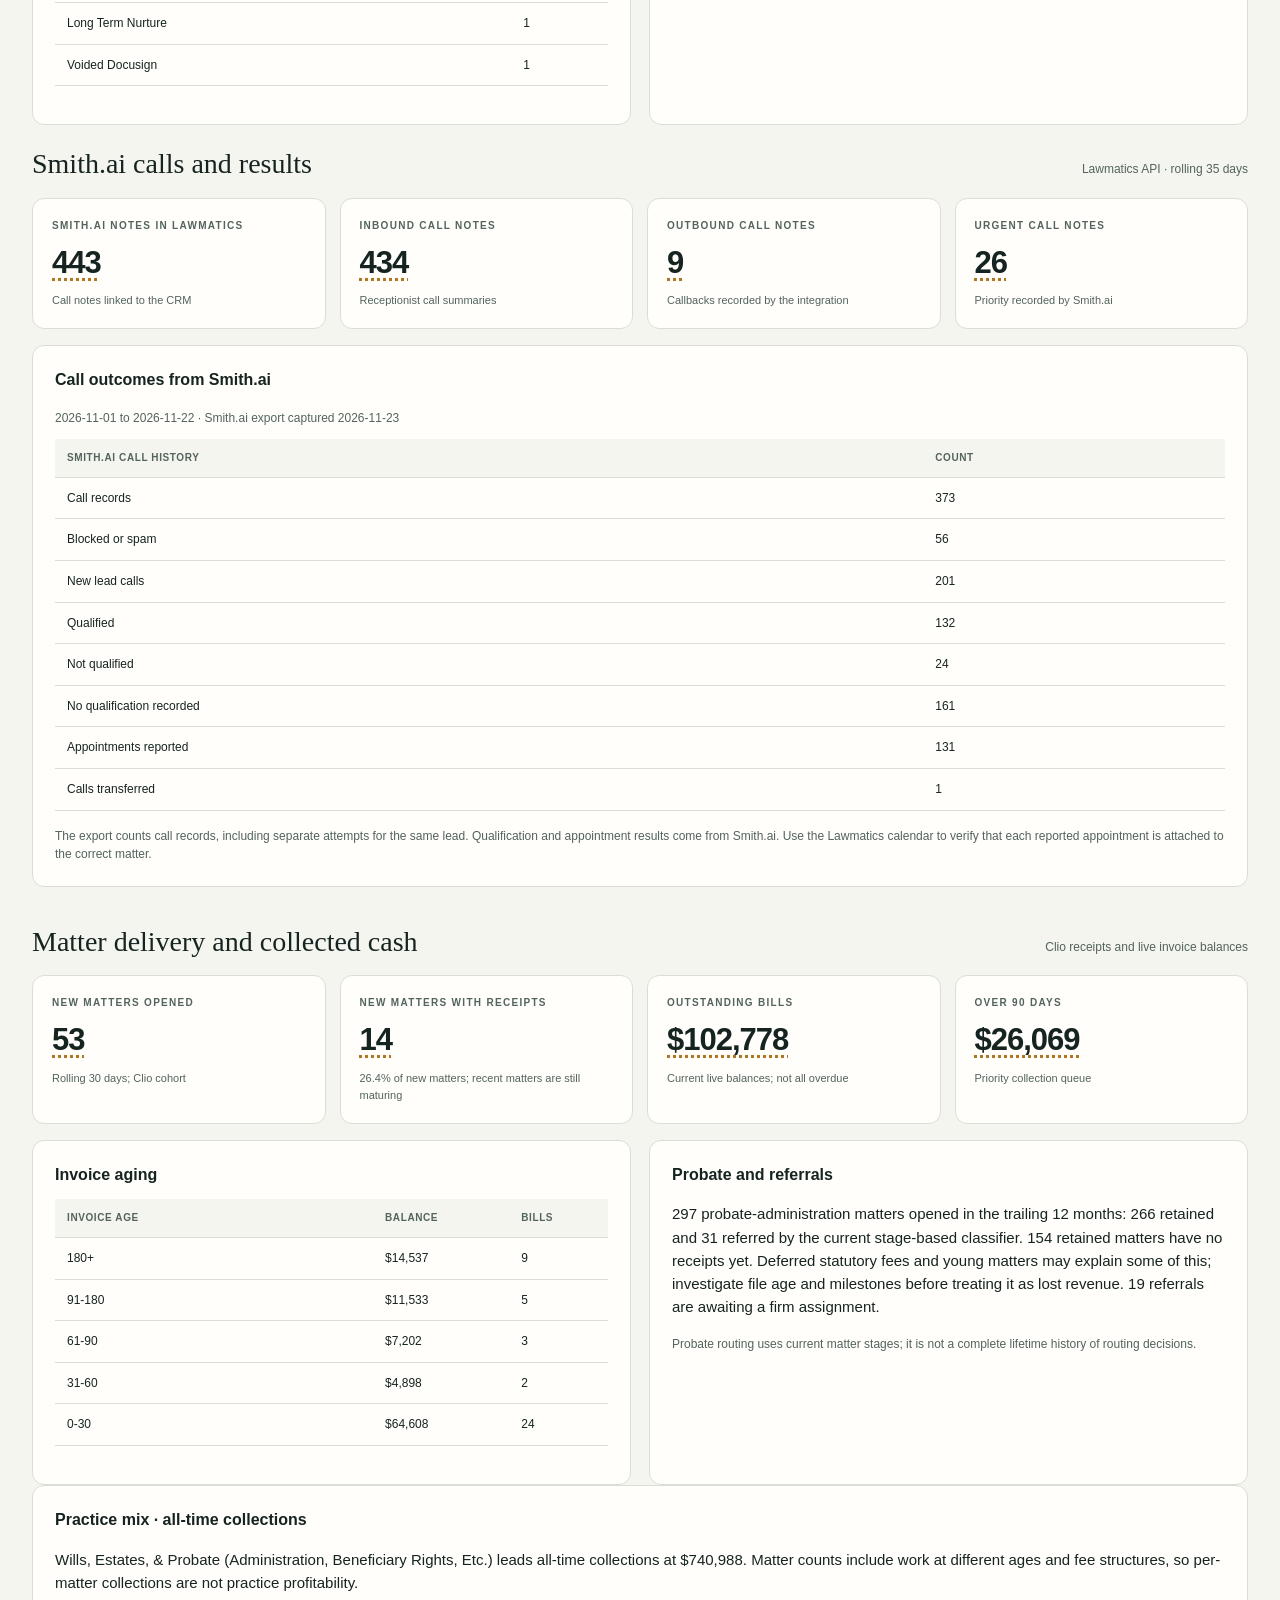
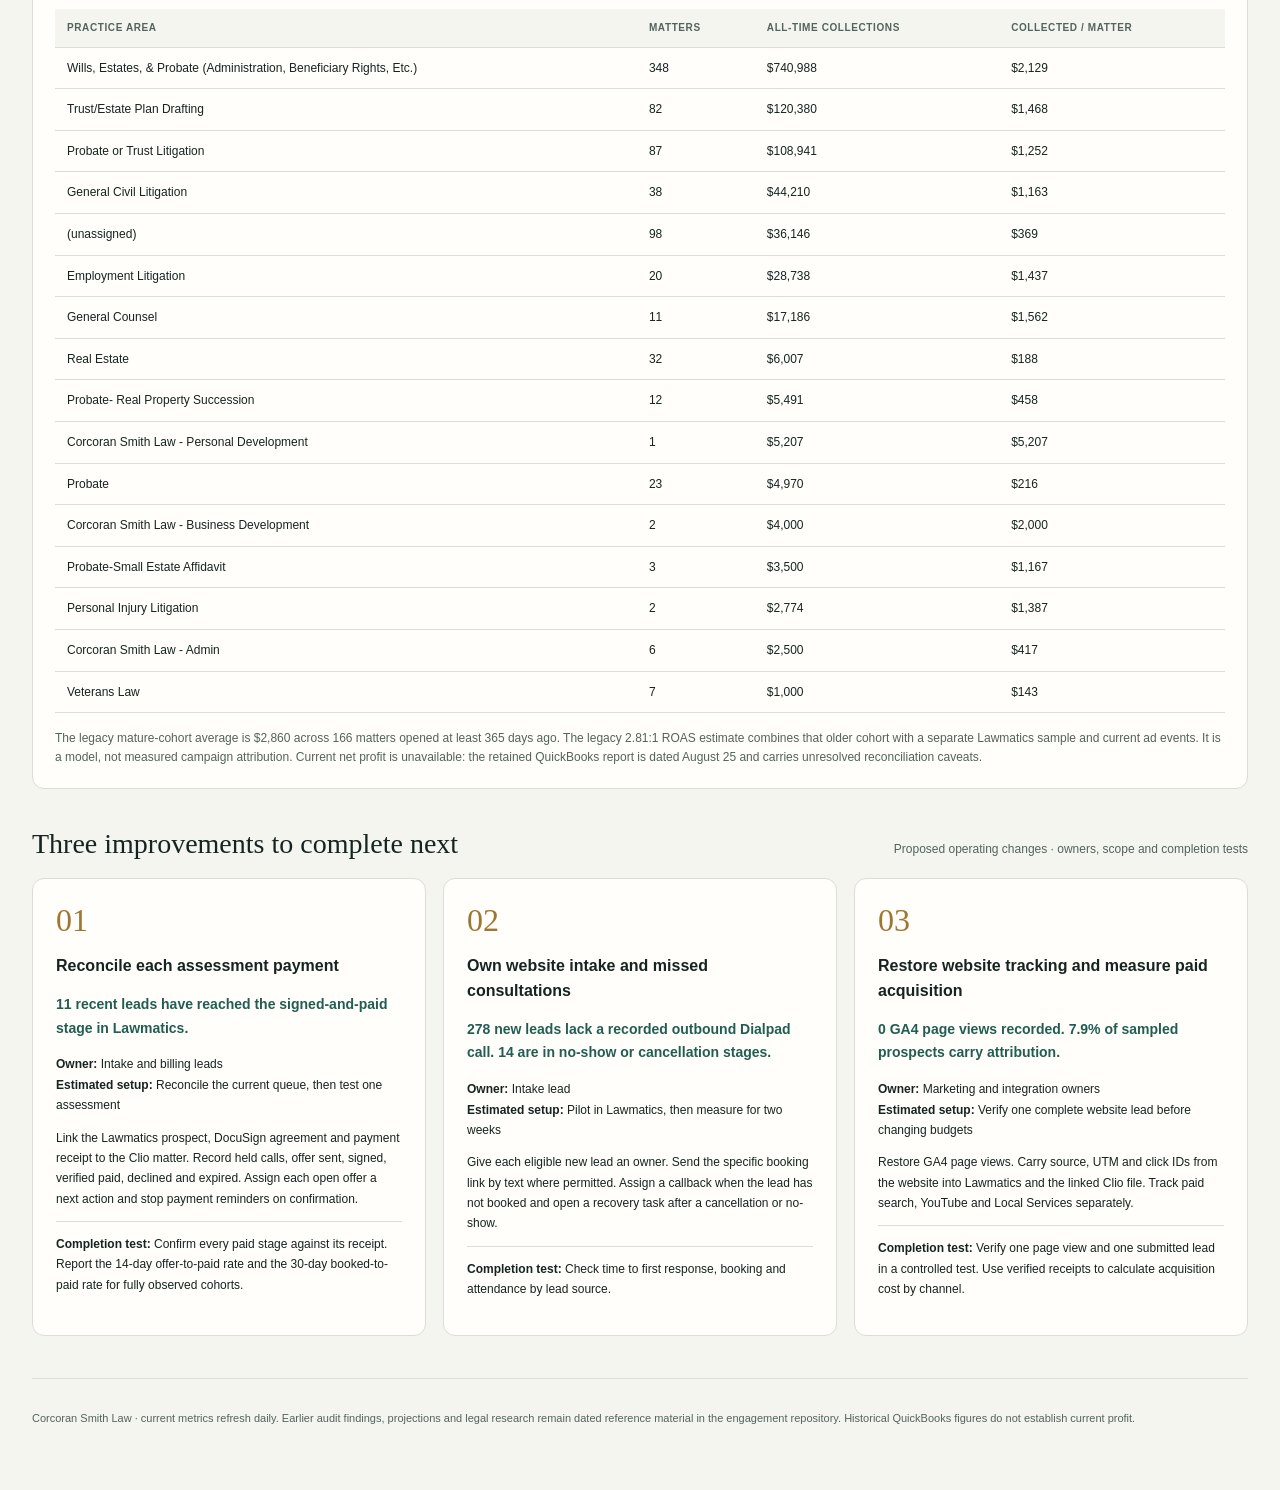
==== commit 5052e652: "Automated refresh 2026-11-23" ====
--- a/index.html
+++ b/index.html
@@ -19,7 +19,7 @@
 <section id="overview" aria-label="Receipts, intake and acquisition"><div id="scorecard" class="cards" data-dynamic></div><div class="panel"><p id="business-summary" class="lede">Current figures are loading.</p><p id="cash-summary" class="muted"></p></div><div class="panel"><h3>Collections over six complete months</h3><div id="collections-chart" data-dynamic></div><p id="collections-caption" class="caption"></p></div></section>
 <section id="search" class="section"><div class="section-head"><h2>Google Search Console</h2><p id="gsc-window"></p></div><div id="gsc-metrics" class="cards" data-dynamic></div><div id="gsc-related-sites" data-dynamic></div><div class="panel"><p id="gsc-analysis"></p><h3>Top disclosed search queries</h3><div id="gsc-queries" data-dynamic></div><details class="table-details"><summary>Pages earning search clicks and impressions</summary><div id="gsc-pages" data-dynamic></div></details><p class="caption">Query and page detail for Corcoran Smith Law. Undimensioned totals retain anonymized clicks; query rows cannot reconstruct all search activity.</p></div></section>
 <section id="analytics" class="section"><div class="section-head"><h2>Google Analytics</h2><p id="ga4-window"></p></div><div id="ga4-metrics" class="cards" data-dynamic></div><div class="panel"><p id="ga4-analysis"></p><div class="two-col"><div><h3>Recorded channels</h3><div id="ga4-channels" data-dynamic></div></div><div><h3>Recorded events</h3><div id="ga4-events" data-dynamic></div></div></div><details class="table-details"><summary>Recorded landing pages · incomplete when page-view coverage fails</summary><div id="ga4-landings" data-dynamic></div></details><p class="caption">Property 494215790. Key events can include several actions by one person. They are not deduplicated leads, signed engagements or collected revenue.</p></div></section>
-<section id="advertising" class="section"><div class="section-head"><h2>Google Ads and Local Services</h2><p id="ads-window"></p></div><div id="ads-metrics" class="cards" data-dynamic></div><div class="panel"><p id="ads-analysis"></p><h3>Paid search campaigns</h3><div id="ads-campaigns" data-dynamic></div><details class="table-details"><summary>All conversion actions · overlapping and secondary actions can appear</summary><div id="ads-actions" data-dynamic></div></details><h3 style="margin-top:22px">Tracked campaign lead costs</h3><div id="campecon" data-dynamic></div><p id="campaign-note" class="caption"></p></div><div class="panel"><h3>Local Services Ads</h3><div id="lsa-table" data-dynamic></div><div id="lsa-response" data-dynamic></div><p class="caption">YTD lead cost and 30-day platform cost per conversion have different denominators. LSA phone calls can bypass CallRail.</p></div></section>
+<section id="advertising" class="section"><div class="section-head"><h2>Google Ads and Local Services</h2><p id="ads-window"></p></div><div id="ads-metrics" class="cards" data-dynamic></div><div class="panel"><p id="ads-analysis"></p><h3>Paid search campaigns</h3><div id="ads-campaigns" data-dynamic></div><details class="table-details"><summary>All conversion actions · overlapping and secondary actions can appear</summary><div id="ads-actions" data-dynamic></div></details><h3 style="margin-top:22px">Tracked campaign lead costs</h3><div id="campecon" data-dynamic></div><p id="campaign-note" class="caption"></p></div><div id="other-ads-panel" class="panel" hidden><h3>Other Google Ads campaigns</h3><div id="other-ads-table" data-dynamic></div></div><div class="panel"><h3>Local Services Ads</h3><div id="lsa-table" data-dynamic></div><div id="lsa-response" data-dynamic></div><p class="caption">YTD lead cost and 30-day platform cost per conversion have different denominators. LSA phone calls can bypass CallRail.</p></div></section>
 <section id="lead-to-close" class="section"><div class="section-head"><h2>From lead to close</h2><p>Documented operating path; current system evidence below</p></div><div class="flow" aria-label="Firm business process"><div><b>01 · Discovery</b><small>Search, Ads, LSA, referrals and direct traffic</small></div><div><b>02 · First response</b><small>Smith.ai, website forms and tracked calls enter intake</small></div><div><b>03 · Qualify</b><small>Conflict check, fit, owner and consultation</small></div><div><b>04 · Engage</b><small>Agreement, initial invoice, payment and matter creation</small></div><div><b>05 · Deliver</b><small>ICA, drafting, litigation, probate or referral</small></div><div><b>06 · Collect</b><small>Billing, applied receipts and trust reconciliation</small></div><div><b>07 · Close</b><small>Deliver work, clear balances, close file and request feedback</small></div></div><div class="two-col"><div class="panel"><h3>Intake cohort · rolling 30 days</h3><div id="funnel" data-dynamic></div><p id="intake-analysis" class="caption"></p></div><div class="panel"><h3>The systems behind the handoff</h3><p id="delivery-note"></p><p id="tracking-evidence" class="caption"></p><p class="notice">There is no complete shared lead → matter → receipt identifier in the current feed. A Lawmatics “hired” record, a signed-and-paid stage label and a Clio matter with receipts are distinct measures.</p></div></div><div class="two-col"><div class="panel"><h3>Current intake stages</h3><div id="outcomes" data-dynamic></div></div><div class="panel"><h3>Recorded outbound calling</h3><div id="callers" data-dynamic></div><p id="caller-note" class="caption"></p></div></div></section>
 <section id="smith-ai" class="section"><div class="section-head"><h2>Smith.ai calls and results</h2><p id="smith-window"></p></div><div id="smith-metrics" class="cards" data-dynamic></div><div class="panel"><h3>Call outcomes from Smith.ai</h3><p id="smith-export-window" class="caption"></p><div id="smith-results" data-dynamic></div><p id="smith-result-note" class="caption"></p></div></section>
 <section id="cash" class="section"><div class="section-head"><h2>Matter delivery and collected cash</h2><p>Clio receipts and live invoice balances</p></div><div id="close-metrics" class="cards" data-dynamic></div><div class="two-col"><div class="panel"><h3>Invoice aging</h3><div id="ar-table" data-dynamic></div></div><div class="panel"><h3>Probate and referrals</h3><p id="probate-note"></p><p class="caption">Probate routing uses current matter stages; it is not a complete lifetime history of routing decisions.</p></div></div><div class="panel"><h3>Practice mix · all-time collections</h3><p id="practice-note"></p><div id="practice-table" data-dynamic></div><p id="model-note" class="caption"></p></div></section>
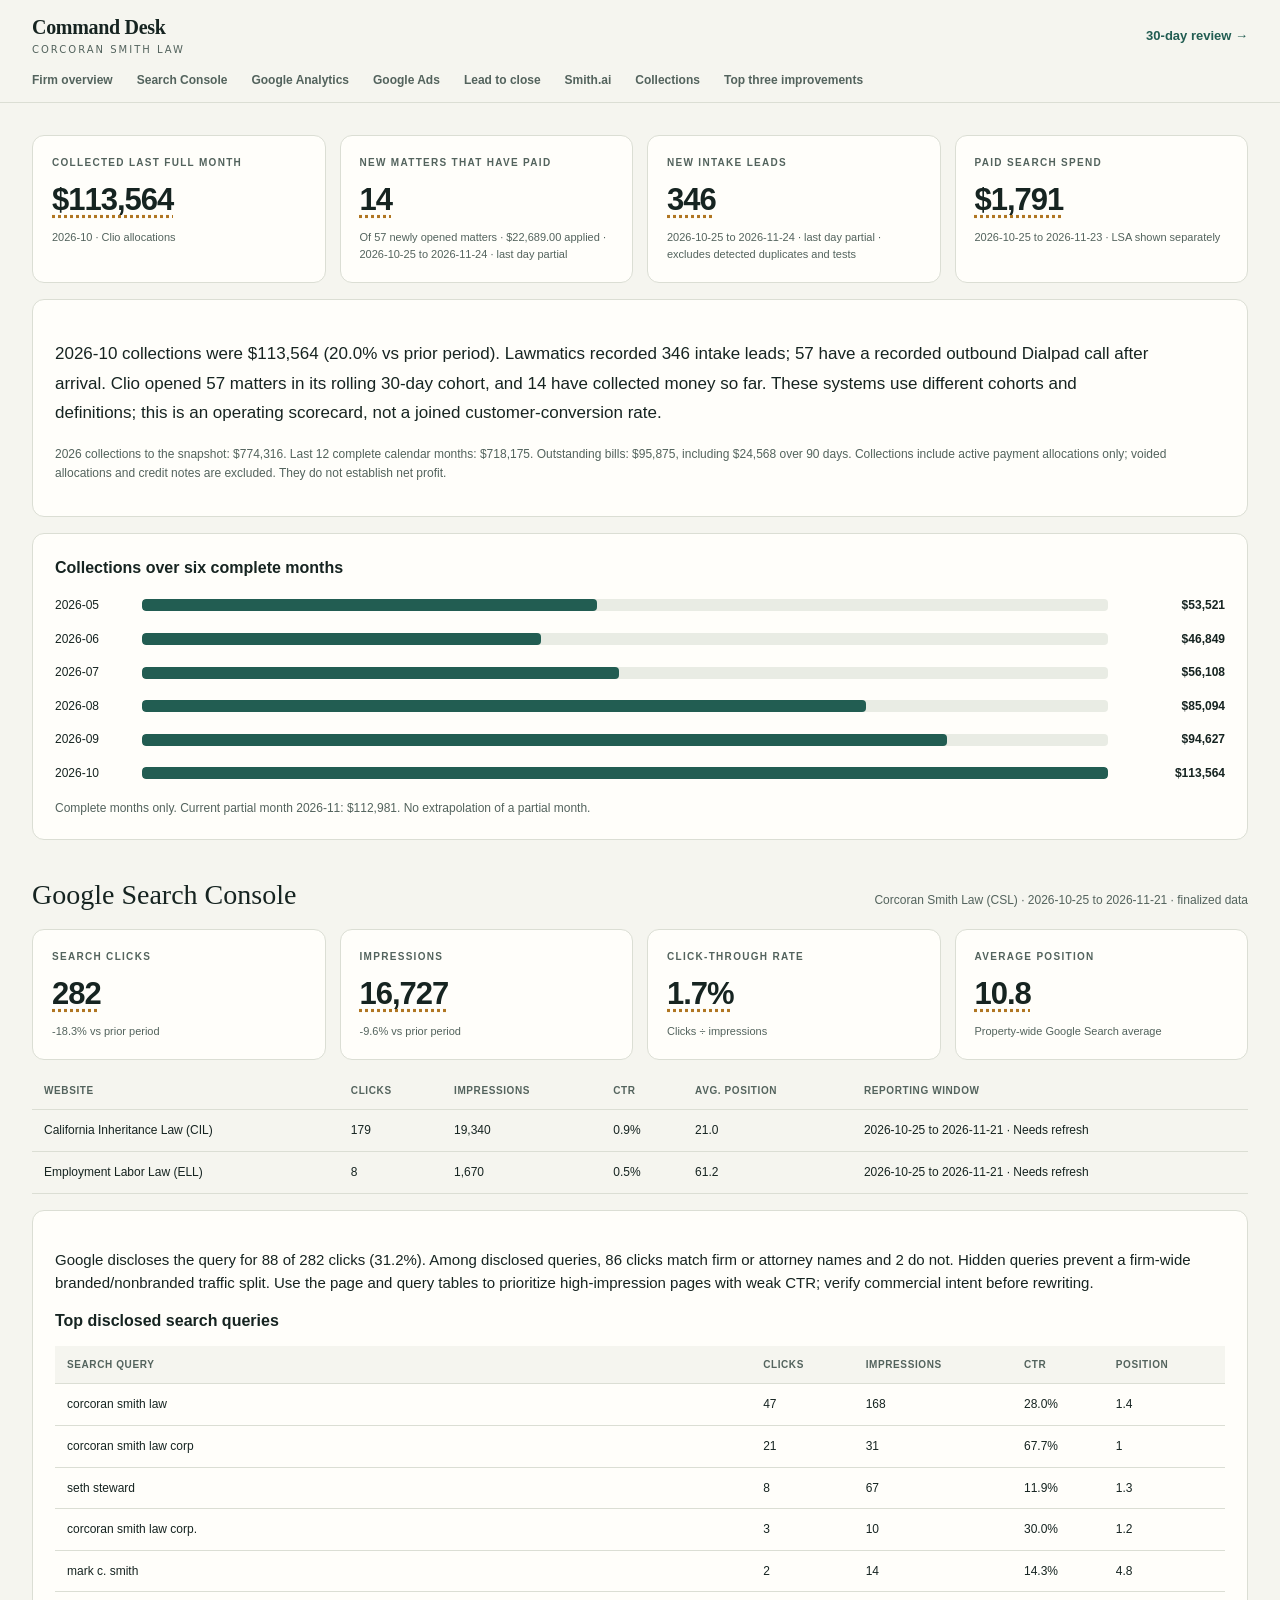
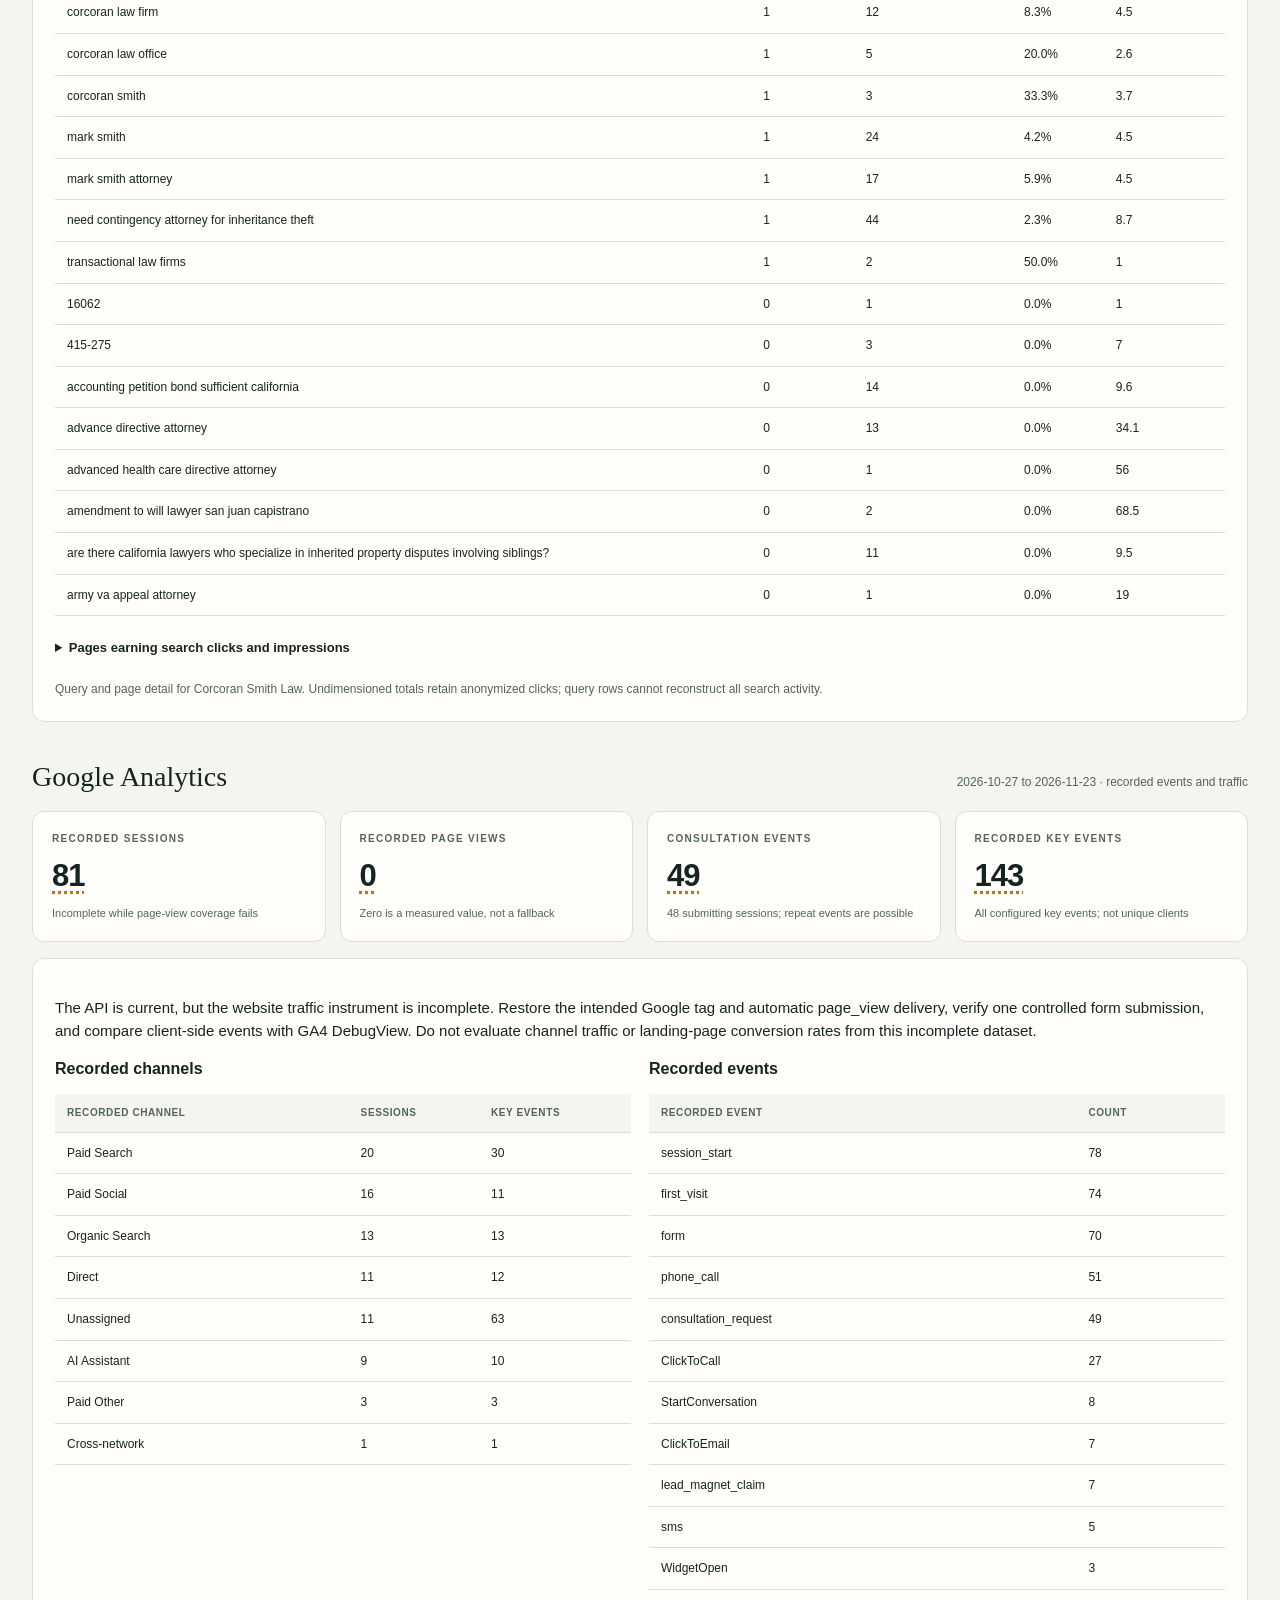
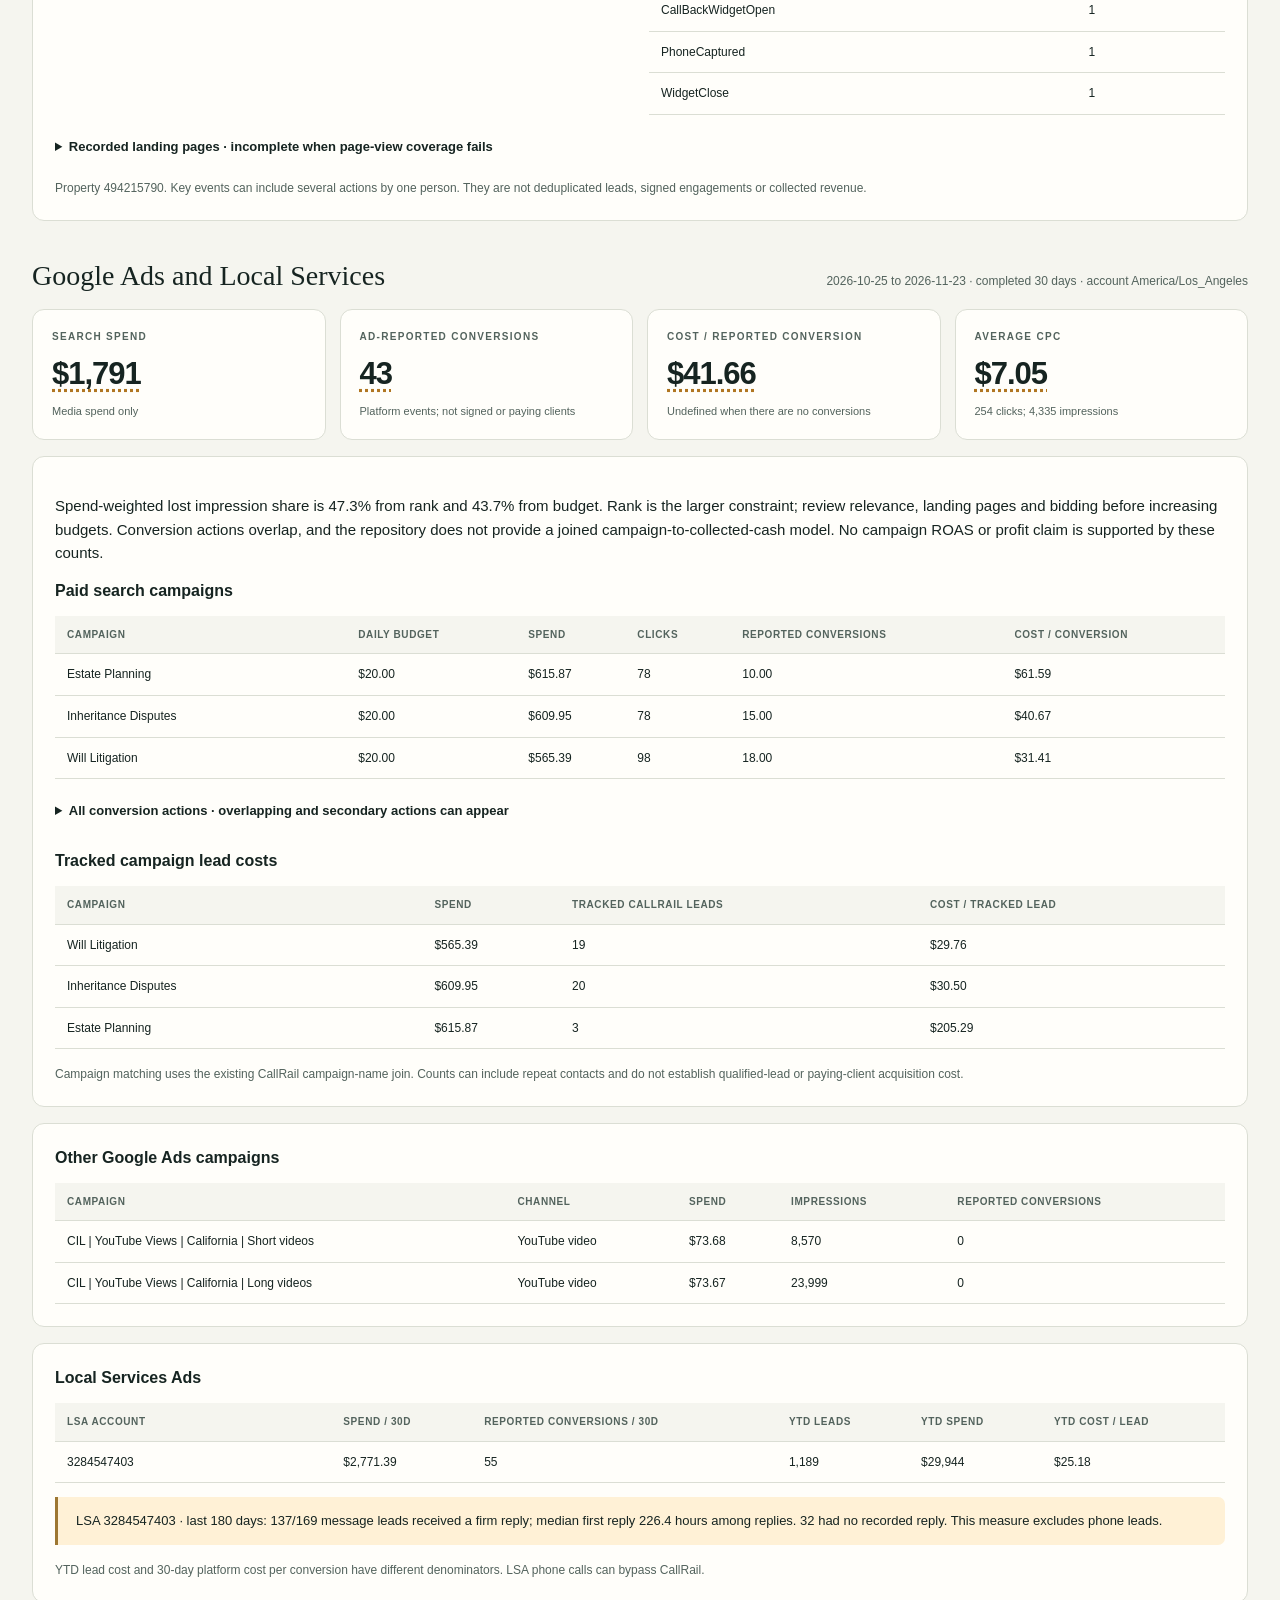
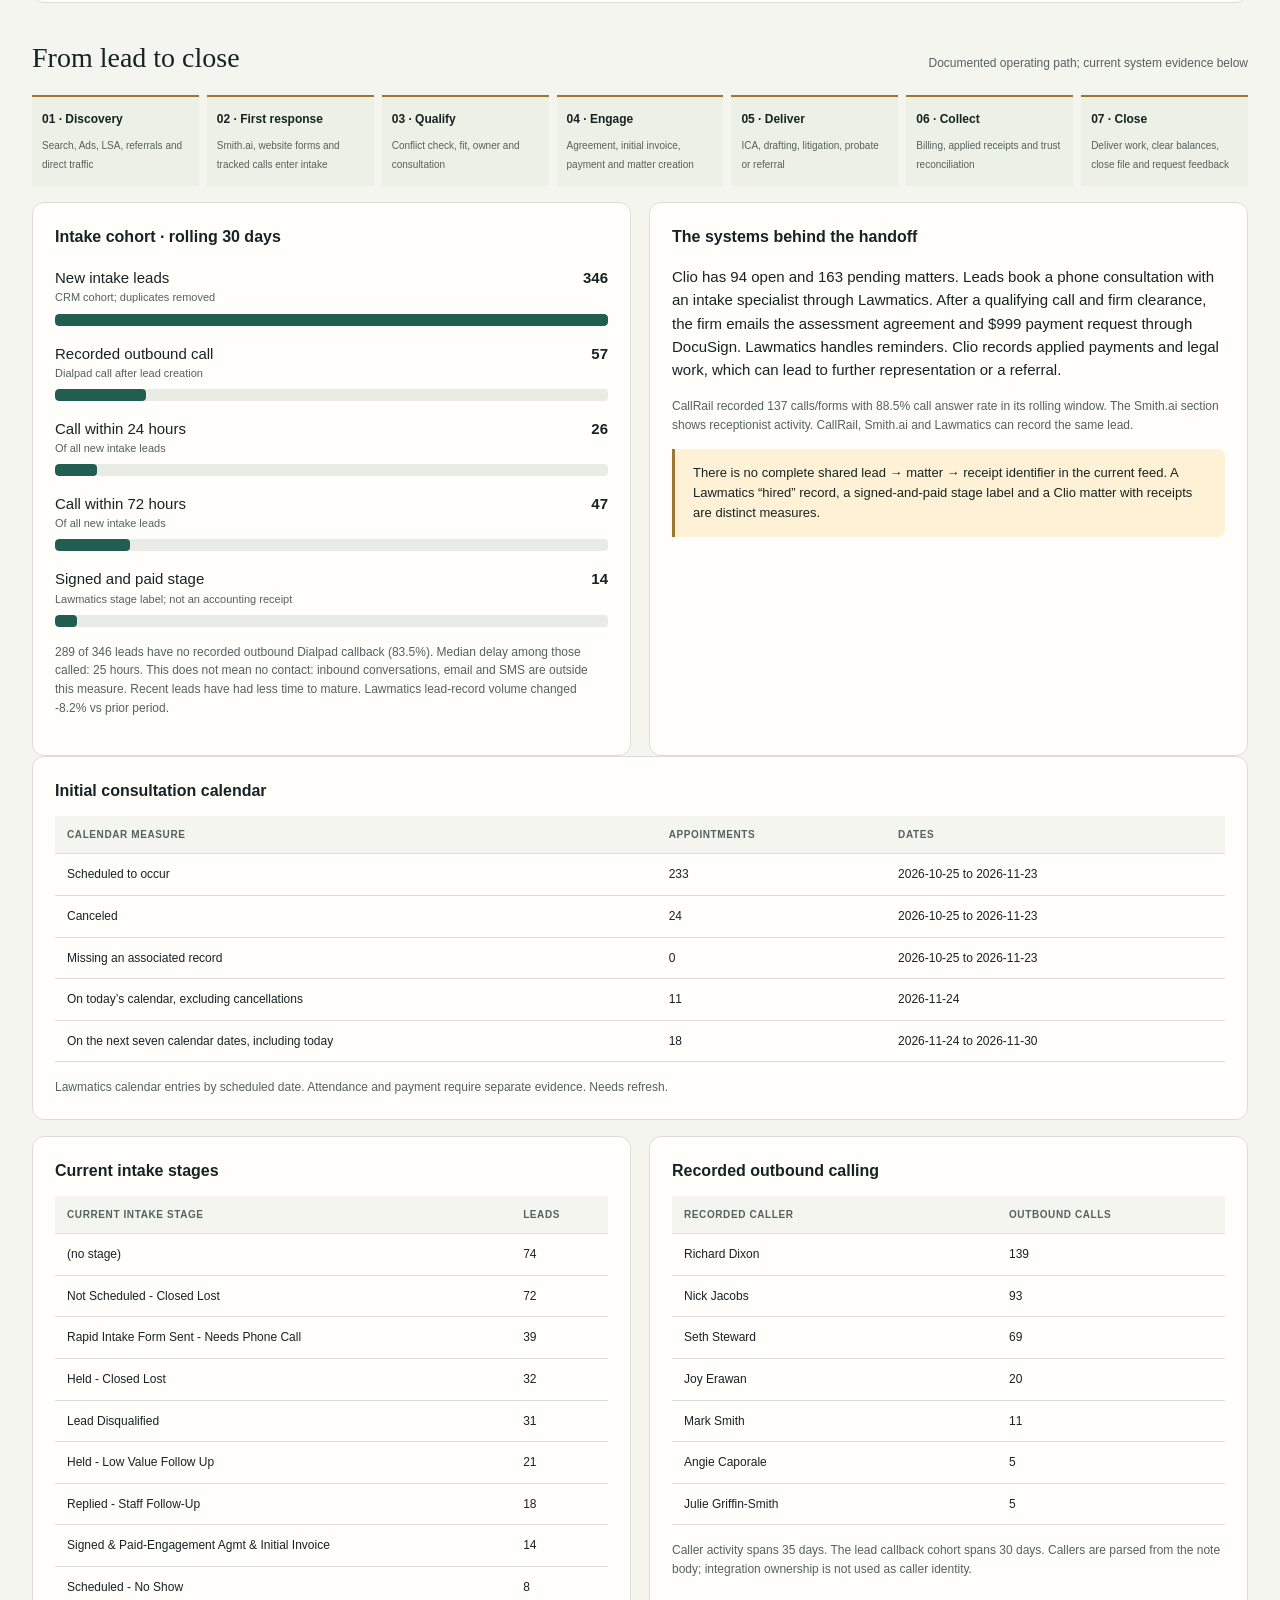
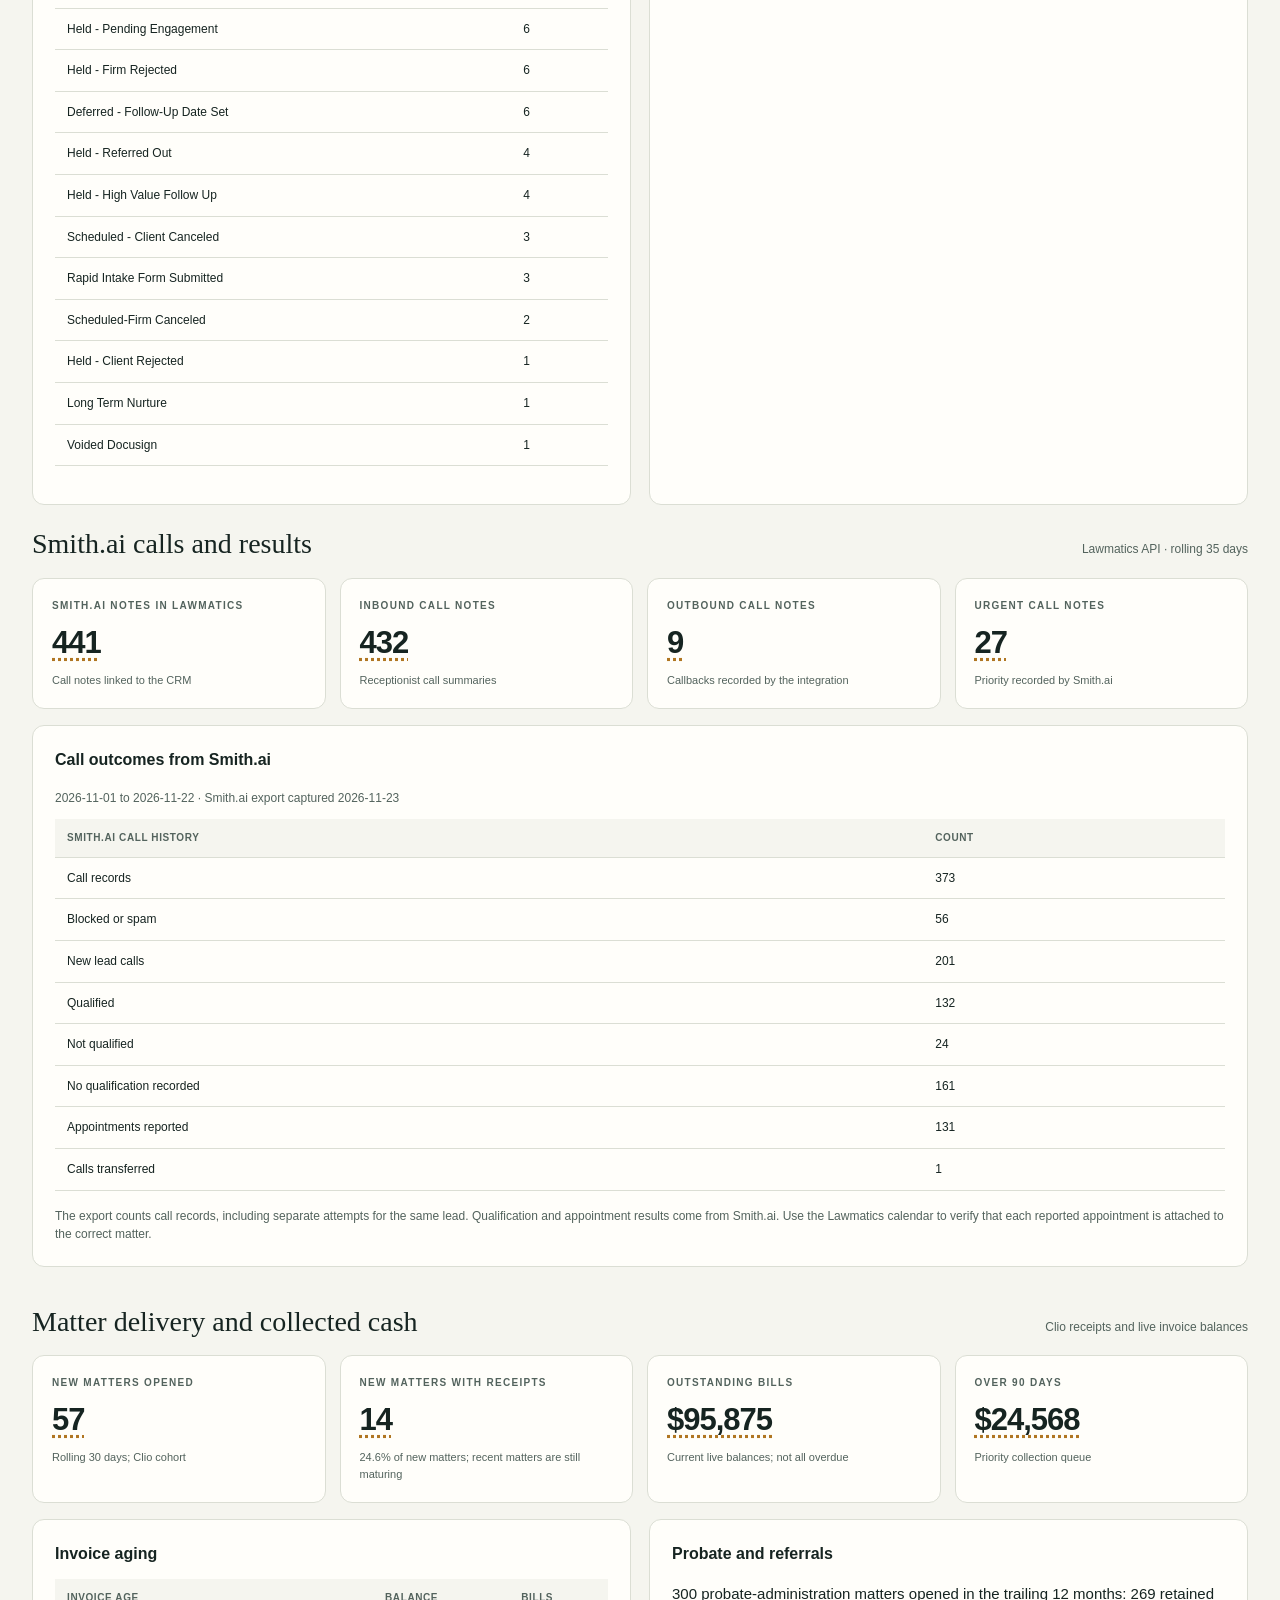
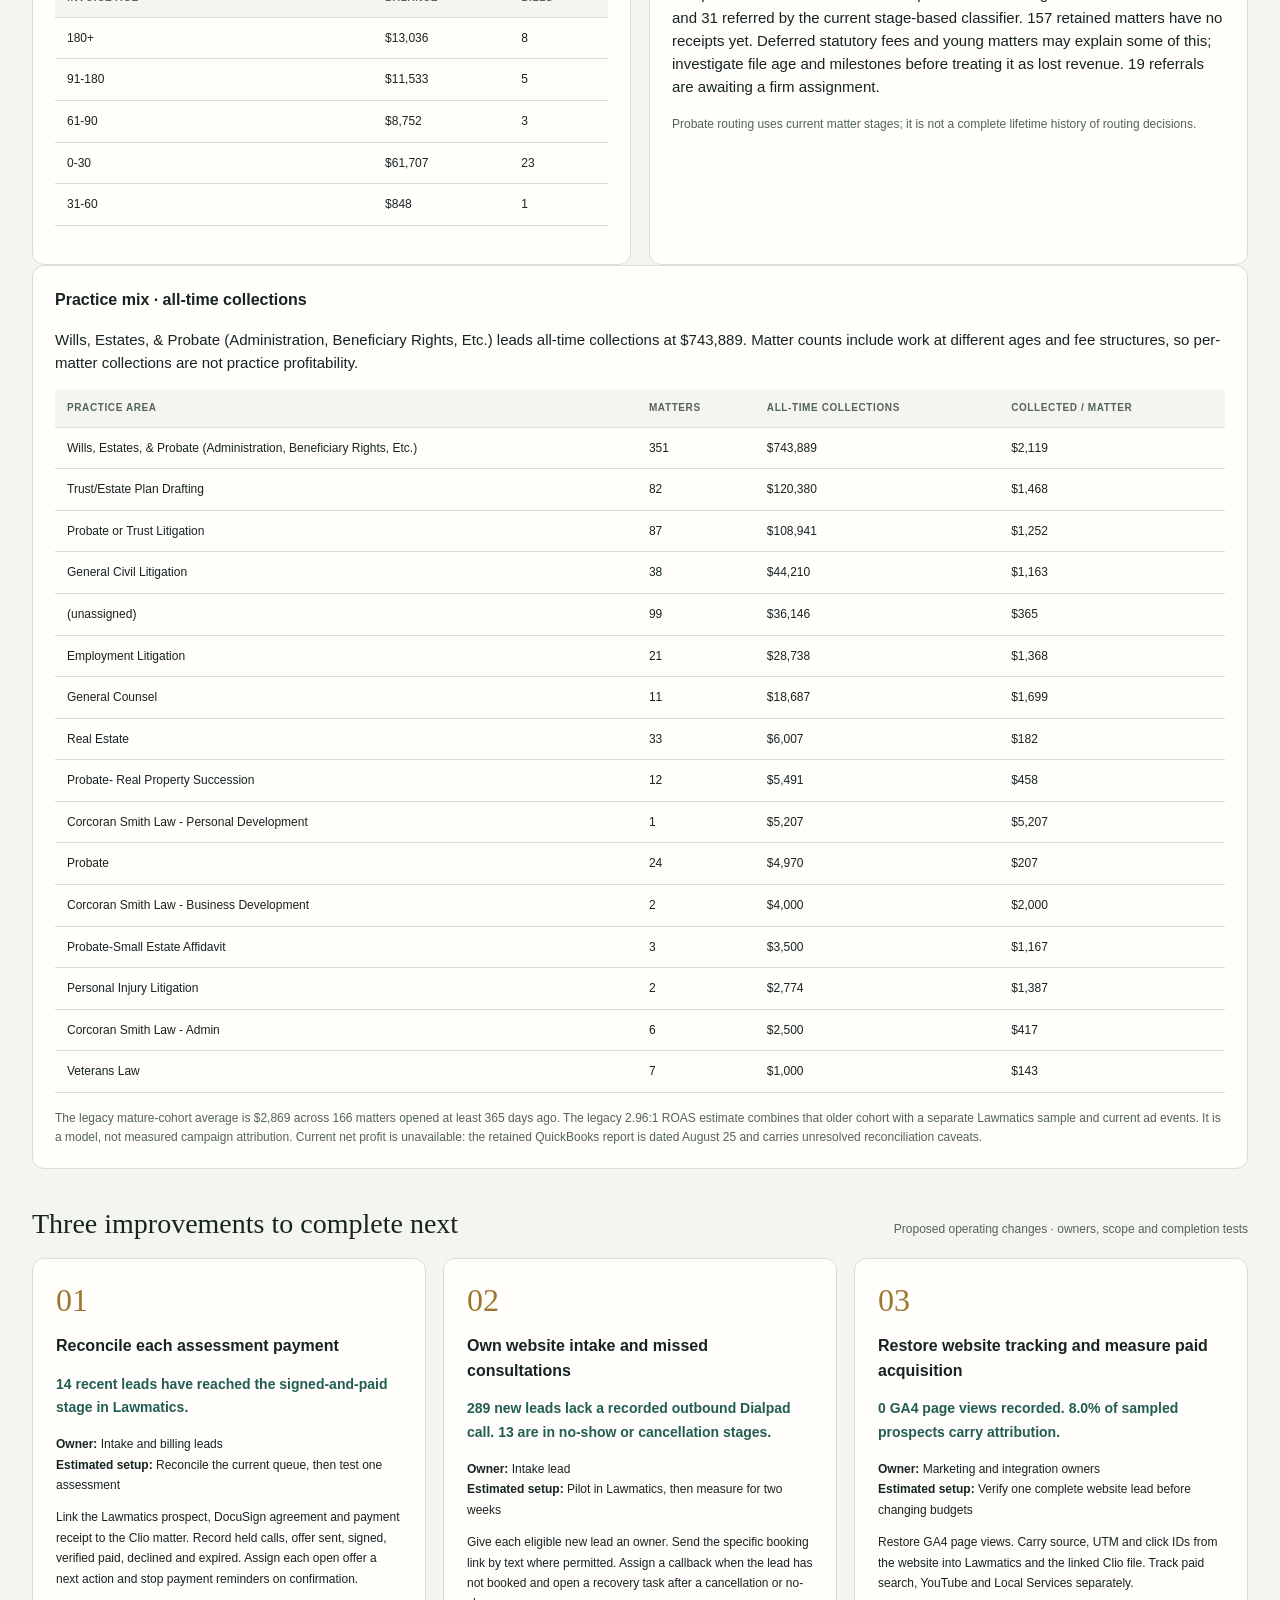
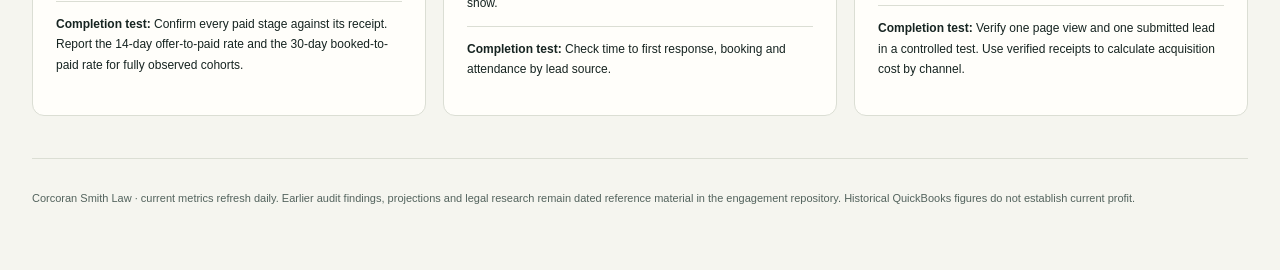
==== commit fdbcc1aa: "Automated refresh 2026-11-25" ====
--- a/index.html
+++ b/index.html
@@ -1,9 +1,9 @@
 <!DOCTYPE html><html lang="en"><head><meta charset="utf-8"><meta name="robots" content="noindex, nofollow, noarchive, nosnippet"><title>CSL Command Desk</title>
 <meta name="viewport" content="width=device-width, initial-scale=1">
-<link rel="stylesheet" href="data-status.css">
-<script src="data-status.js"></script>
+<link rel="stylesheet" href="data-status.css?v=1ae7be1feb28">
+<script src="data-status.js?v=e63da4d74528"></script>
 <script>window.CSL_ASSET_BASE='';</script>
-<script src="dashboard.js" defer></script>
+<script src="dashboard.js?v=5aa58b6aa3e2" defer></script>
 <style>
 :root{color-scheme:light;--page:#f5f5ef;--card:#fffefa;--ink:#162421;--ink-2:#53635d;--ink-3:#728078;--line:#dbded4;--accent:#225d52;--gold:#9d7732}
 *{box-sizing:border-box}html{scroll-behavior:smooth;scroll-padding-top:130px}body{margin:0;background:var(--page);color:var(--ink);font:15px/1.55 -apple-system,BlinkMacSystemFont,"Segoe UI",sans-serif}a{color:var(--accent)}button,a,summary{touch-action:manipulation}a:focus-visible,summary:focus-visible{outline:3px solid var(--gold);outline-offset:4px}header{position:sticky;top:0;z-index:5;background:#f5f5eff5;backdrop-filter:blur(10px);border-bottom:1px solid var(--line)}.header-inner{max-width:1480px;margin:auto;padding:16px 32px 0}.brand-row{display:flex;gap:16px;align-items:center;justify-content:space-between}.brand{font:600 20px Georgia,serif;letter-spacing:-.3px}.firm{display:block;font:10px/1.5 system-ui,sans-serif;text-transform:uppercase;letter-spacing:2px;color:var(--ink-2);margin-top:3px}.review-link{font-size:13px;text-decoration:none;font-weight:650}nav{display:flex;gap:24px;overflow-x:auto;padding:14px 0 12px}nav a{white-space:nowrap;text-decoration:none;font-size:12px;font-weight:650;color:var(--ink-2)}main{max-width:1480px;margin:auto;padding:32px}.hero{display:flex;justify-content:space-between;align-items:end;gap:24px;margin-bottom:26px}.eyebrow{font-size:10px;font-weight:700;letter-spacing:2px;text-transform:uppercase;color:var(--gold);margin:0 0 10px}h1{font:400 clamp(32px,4vw,49px)/1.1 Georgia,serif;letter-spacing:-1px;margin:0 0 12px}h2{font:400 28px/1.2 Georgia,serif;margin:0}h3{font-size:16px;margin:0 0 10px}.hero p{margin:0;color:var(--ink-2)}.hero-side{max-width:290px;font-size:12px;border-left:2px solid var(--gold);padding-left:16px}.section{margin-top:38px;min-width:0}.section-head{display:flex;align-items:baseline;justify-content:space-between;gap:16px;margin-bottom:17px}.section-head p{font-size:12px;color:var(--ink-2);margin:0}.cards{display:grid;grid-template-columns:repeat(4,minmax(0,1fr));gap:14px}.metric{background:var(--card);border:1px solid var(--line);border-radius:12px;padding:19px;min-width:0}.metric .label{font-size:10px;line-height:1.5;text-transform:uppercase;letter-spacing:1.3px;font-weight:650;margin:0 0 13px;color:var(--ink-2)}.metric strong{font-size:31px;line-height:1.1;letter-spacing:-1px;font-weight:650}.metric p:last-child{font-size:11px;color:var(--ink-2);margin:12px 0 0}.panel{background:var(--card);border:1px solid var(--line);border-radius:12px;padding:22px;min-width:0;margin-top:16px}.two-col{display:grid;grid-template-columns:repeat(2,minmax(0,1fr));gap:18px;align-items:start}.two-col .panel{height:100%}.notice{background:#fff1d6;border-left:3px solid var(--gold);padding:14px 18px;font-size:13px;border-radius:0 7px 7px 0;margin:14px 0}.notice.good{background:#e9f0e7;border-color:var(--accent)}.lede{font-size:17px;line-height:1.75;max-width:1100px}.muted,.caption{color:var(--ink-2);font-size:12px}.caption{margin:16px 0 0}.table-scroll{overflow-x:auto;max-width:100%;margin-top:12px}table{width:100%;border-collapse:collapse;font-size:12px}th{text-align:left;font-size:10px;letter-spacing:.6px;text-transform:uppercase;color:var(--ink-2);background:#f5f5ef;white-space:nowrap}td,th{padding:11px 12px;border-bottom:1px solid var(--line);vertical-align:top}td:first-child{min-width:180px;max-width:440px;overflow-wrap:anywhere}td:not(:first-child){font-variant-numeric:tabular-nums;white-space:nowrap}details.table-details{margin-top:16px}summary{cursor:pointer;font-size:13px;font-weight:650;padding:6px 0}.bar-row{display:grid;grid-template-columns:75px minmax(0,1fr) 105px;gap:12px;align-items:center;font-size:12px;margin:15px 0}.bar-row b{text-align:right;font-variant-numeric:tabular-nums}.track{height:12px;border-radius:4px;background:#e9ece4;overflow:hidden}.track i{display:block;height:100%;background:var(--accent);border-radius:4px}.flow{display:grid;grid-template-columns:repeat(7,minmax(0,1fr));gap:8px;margin-top:20px}.flow div{border-top:2px solid var(--gold);padding:13px 10px;background:#edf0e7;font-size:12px}.flow b{display:block;margin-bottom:8px}.flow small{color:var(--ink-2)}.funnel-row{display:grid;grid-template-columns:minmax(0,1fr) 50px;gap:7px 16px;margin:16px 0}.funnel-row strong{text-align:right}.funnel-row small{display:block;font-size:11px;color:var(--ink-2)}.funnel-row .track{grid-column:1/-1}.priority-grid{display:grid;grid-template-columns:repeat(3,minmax(0,1fr));gap:17px}.priority{background:var(--card);padding:23px;border:1px solid var(--line);border-radius:12px}.rank{font:32px Georgia,serif;color:var(--gold);display:block;margin-bottom:15px}.priority p{font-size:12px;line-height:1.7}.priority .evidence{font-size:14px;color:var(--accent);font-weight:600}.done{border-top:1px solid var(--line);padding-top:12px}.source-link{font-size:11px}.review-only{display:none}footer{border-top:1px solid var(--line);margin:42px 0 0;padding:20px 0;font-size:11px;color:var(--ink-2)}
@@ -20,7 +20,7 @@
 <section id="search" class="section"><div class="section-head"><h2>Google Search Console</h2><p id="gsc-window"></p></div><div id="gsc-metrics" class="cards" data-dynamic></div><div id="gsc-related-sites" data-dynamic></div><div class="panel"><p id="gsc-analysis"></p><h3>Top disclosed search queries</h3><div id="gsc-queries" data-dynamic></div><details class="table-details"><summary>Pages earning search clicks and impressions</summary><div id="gsc-pages" data-dynamic></div></details><p class="caption">Query and page detail for Corcoran Smith Law. Undimensioned totals retain anonymized clicks; query rows cannot reconstruct all search activity.</p></div></section>
 <section id="analytics" class="section"><div class="section-head"><h2>Google Analytics</h2><p id="ga4-window"></p></div><div id="ga4-metrics" class="cards" data-dynamic></div><div class="panel"><p id="ga4-analysis"></p><div class="two-col"><div><h3>Recorded channels</h3><div id="ga4-channels" data-dynamic></div></div><div><h3>Recorded events</h3><div id="ga4-events" data-dynamic></div></div></div><details class="table-details"><summary>Recorded landing pages · incomplete when page-view coverage fails</summary><div id="ga4-landings" data-dynamic></div></details><p class="caption">Property 494215790. Key events can include several actions by one person. They are not deduplicated leads, signed engagements or collected revenue.</p></div></section>
 <section id="advertising" class="section"><div class="section-head"><h2>Google Ads and Local Services</h2><p id="ads-window"></p></div><div id="ads-metrics" class="cards" data-dynamic></div><div class="panel"><p id="ads-analysis"></p><h3>Paid search campaigns</h3><div id="ads-campaigns" data-dynamic></div><details class="table-details"><summary>All conversion actions · overlapping and secondary actions can appear</summary><div id="ads-actions" data-dynamic></div></details><h3 style="margin-top:22px">Tracked campaign lead costs</h3><div id="campecon" data-dynamic></div><p id="campaign-note" class="caption"></p></div><div id="other-ads-panel" class="panel" hidden><h3>Other Google Ads campaigns</h3><div id="other-ads-table" data-dynamic></div></div><div class="panel"><h3>Local Services Ads</h3><div id="lsa-table" data-dynamic></div><div id="lsa-response" data-dynamic></div><p class="caption">YTD lead cost and 30-day platform cost per conversion have different denominators. LSA phone calls can bypass CallRail.</p></div></section>
-<section id="lead-to-close" class="section"><div class="section-head"><h2>From lead to close</h2><p>Documented operating path; current system evidence below</p></div><div class="flow" aria-label="Firm business process"><div><b>01 · Discovery</b><small>Search, Ads, LSA, referrals and direct traffic</small></div><div><b>02 · First response</b><small>Smith.ai, website forms and tracked calls enter intake</small></div><div><b>03 · Qualify</b><small>Conflict check, fit, owner and consultation</small></div><div><b>04 · Engage</b><small>Agreement, initial invoice, payment and matter creation</small></div><div><b>05 · Deliver</b><small>ICA, drafting, litigation, probate or referral</small></div><div><b>06 · Collect</b><small>Billing, applied receipts and trust reconciliation</small></div><div><b>07 · Close</b><small>Deliver work, clear balances, close file and request feedback</small></div></div><div class="two-col"><div class="panel"><h3>Intake cohort · rolling 30 days</h3><div id="funnel" data-dynamic></div><p id="intake-analysis" class="caption"></p></div><div class="panel"><h3>The systems behind the handoff</h3><p id="delivery-note"></p><p id="tracking-evidence" class="caption"></p><p class="notice">There is no complete shared lead → matter → receipt identifier in the current feed. A Lawmatics “hired” record, a signed-and-paid stage label and a Clio matter with receipts are distinct measures.</p></div></div><div class="two-col"><div class="panel"><h3>Current intake stages</h3><div id="outcomes" data-dynamic></div></div><div class="panel"><h3>Recorded outbound calling</h3><div id="callers" data-dynamic></div><p id="caller-note" class="caption"></p></div></div></section>
+<section id="lead-to-close" class="section"><div class="section-head"><h2>From lead to close</h2><p>Documented operating path; current system evidence below</p></div><div class="flow" aria-label="Firm business process"><div><b>01 · Discovery</b><small>Search, Ads, LSA, referrals and direct traffic</small></div><div><b>02 · First response</b><small>Smith.ai, website forms and tracked calls enter intake</small></div><div><b>03 · Qualify</b><small>Conflict check, fit, owner and consultation</small></div><div><b>04 · Engage</b><small>Agreement, initial invoice, payment and matter creation</small></div><div><b>05 · Deliver</b><small>ICA, drafting, litigation, probate or referral</small></div><div><b>06 · Collect</b><small>Billing, applied receipts and trust reconciliation</small></div><div><b>07 · Close</b><small>Deliver work, clear balances, close file and request feedback</small></div></div><div class="two-col"><div class="panel"><h3>Intake cohort · rolling 30 days</h3><div id="funnel" data-dynamic></div><p id="intake-analysis" class="caption"></p></div><div class="panel"><h3>The systems behind the handoff</h3><p id="delivery-note"></p><p id="tracking-evidence" class="caption"></p><p class="notice">There is no complete shared lead → matter → receipt identifier in the current feed. A Lawmatics “hired” record, a signed-and-paid stage label and a Clio matter with receipts are distinct measures.</p></div></div><div class="panel"><h3>Initial consultation calendar</h3><div id="consultation-calendar" data-dynamic></div><p id="consultation-window" class="caption"></p></div><div class="two-col"><div class="panel"><h3>Current intake stages</h3><div id="outcomes" data-dynamic></div></div><div class="panel"><h3>Recorded outbound calling</h3><div id="callers" data-dynamic></div><p id="caller-note" class="caption"></p></div></div></section>
 <section id="smith-ai" class="section"><div class="section-head"><h2>Smith.ai calls and results</h2><p id="smith-window"></p></div><div id="smith-metrics" class="cards" data-dynamic></div><div class="panel"><h3>Call outcomes from Smith.ai</h3><p id="smith-export-window" class="caption"></p><div id="smith-results" data-dynamic></div><p id="smith-result-note" class="caption"></p></div></section>
 <section id="cash" class="section"><div class="section-head"><h2>Matter delivery and collected cash</h2><p>Clio receipts and live invoice balances</p></div><div id="close-metrics" class="cards" data-dynamic></div><div class="two-col"><div class="panel"><h3>Invoice aging</h3><div id="ar-table" data-dynamic></div></div><div class="panel"><h3>Probate and referrals</h3><p id="probate-note"></p><p class="caption">Probate routing uses current matter stages; it is not a complete lifetime history of routing decisions.</p></div></div><div class="panel"><h3>Practice mix · all-time collections</h3><p id="practice-note"></p><div id="practice-table" data-dynamic></div><p id="model-note" class="caption"></p></div></section>
 <section id="improvements" class="section"><div class="section-head"><h2>Three improvements to complete next</h2><p>Proposed operating changes · owners, scope and completion tests</p></div><div id="priorities" class="priority-grid" data-dynamic></div></section>
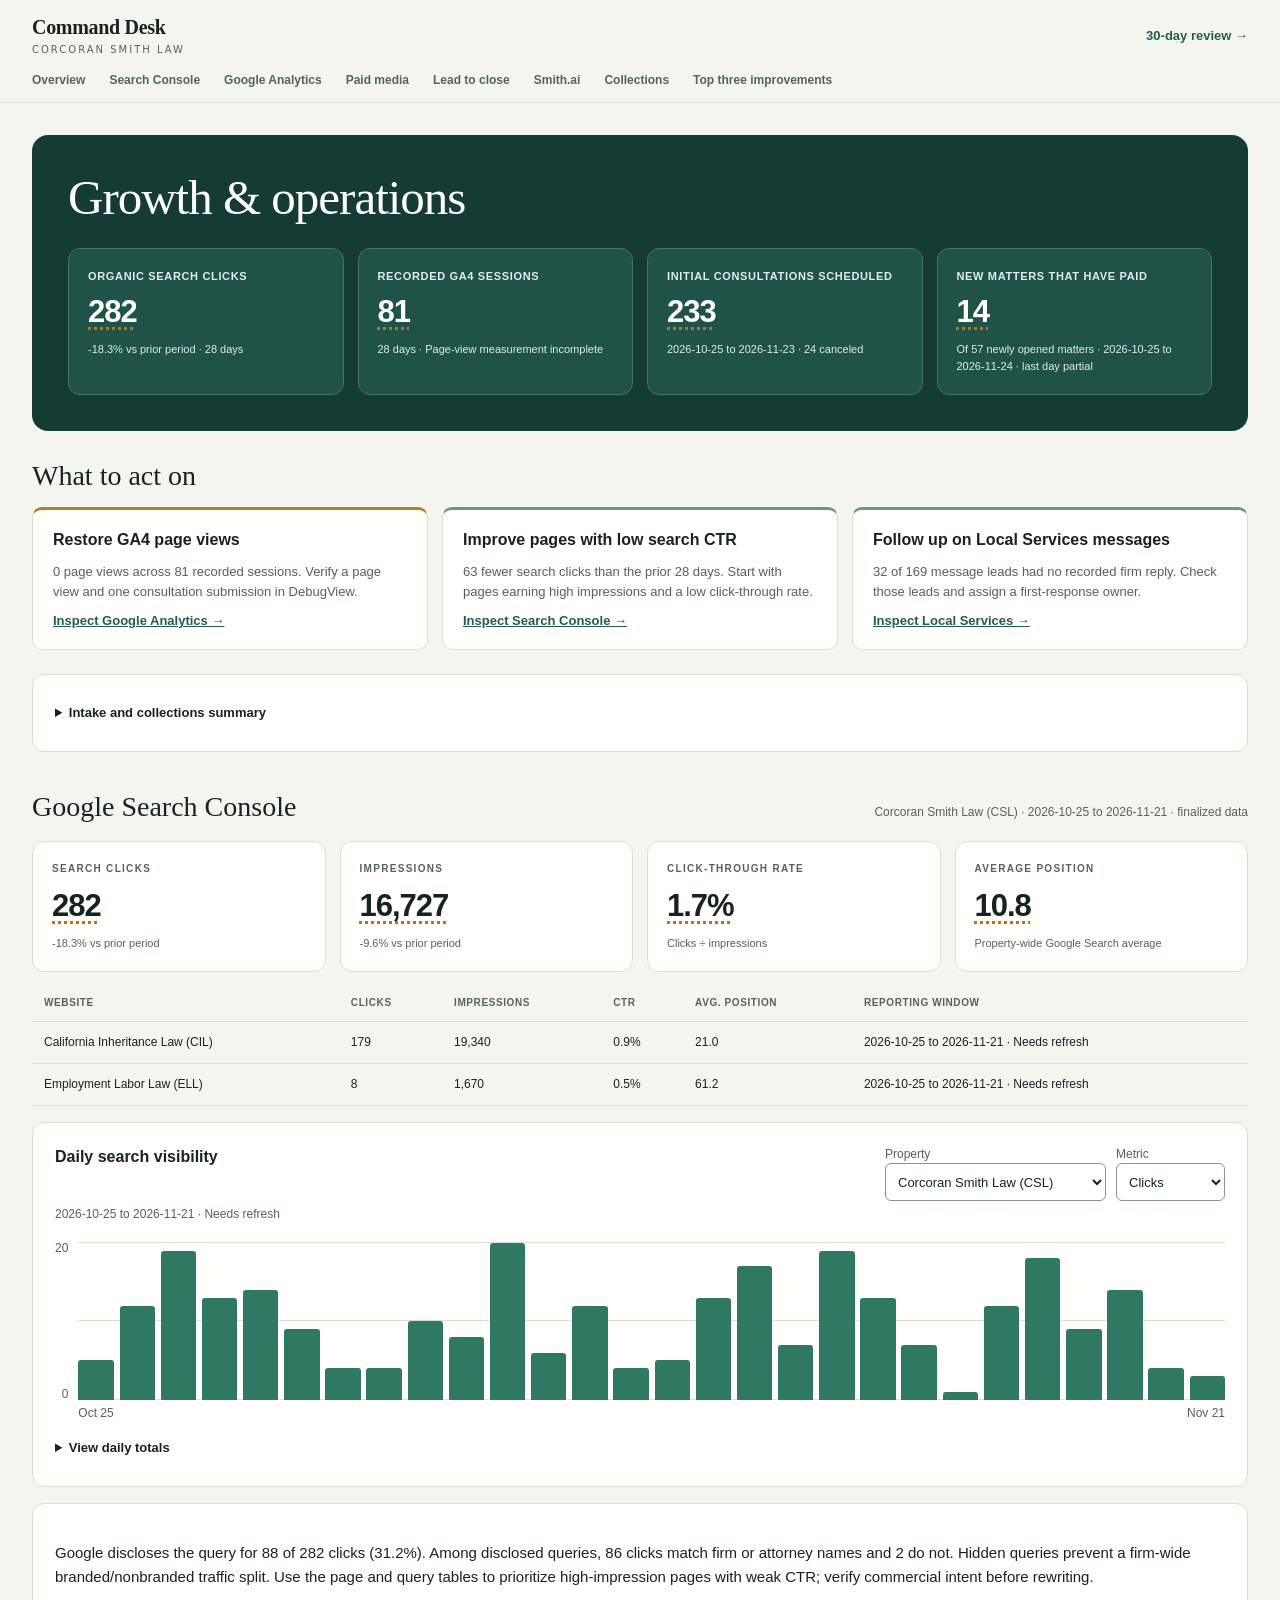
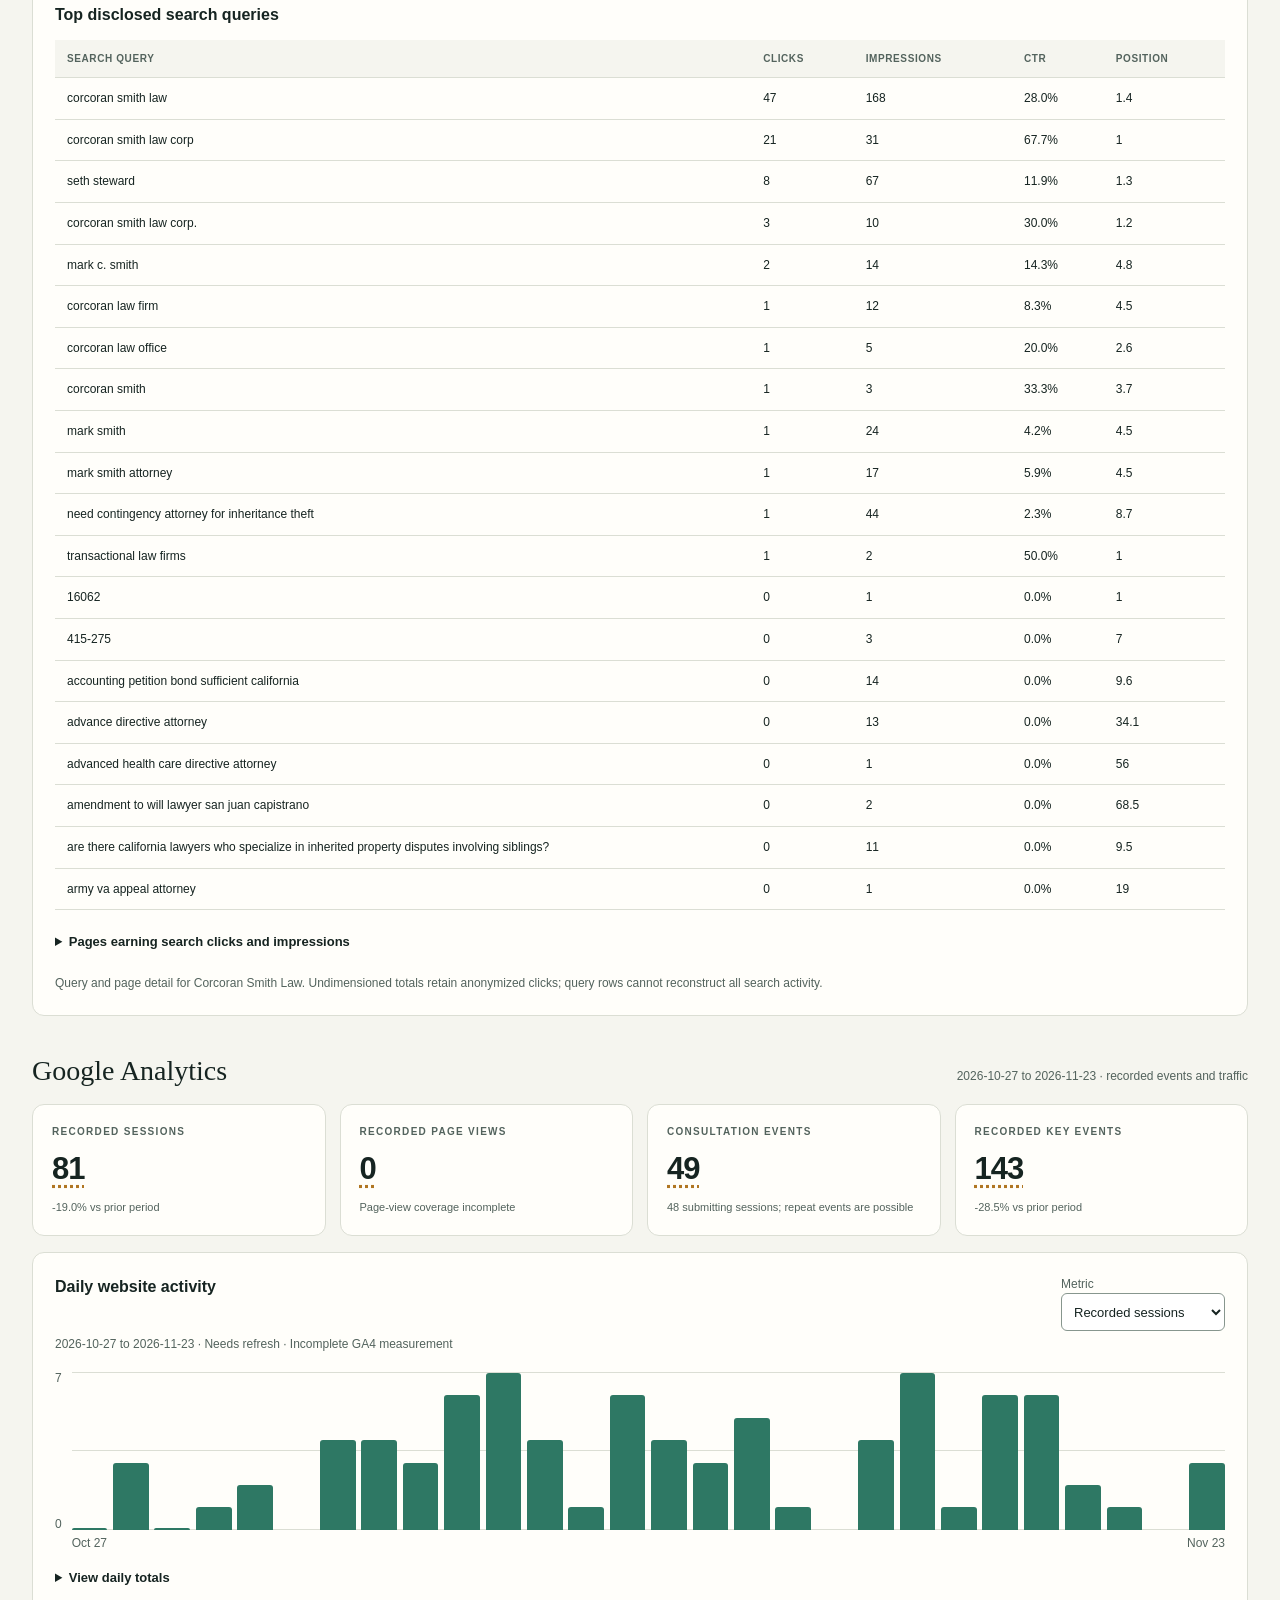
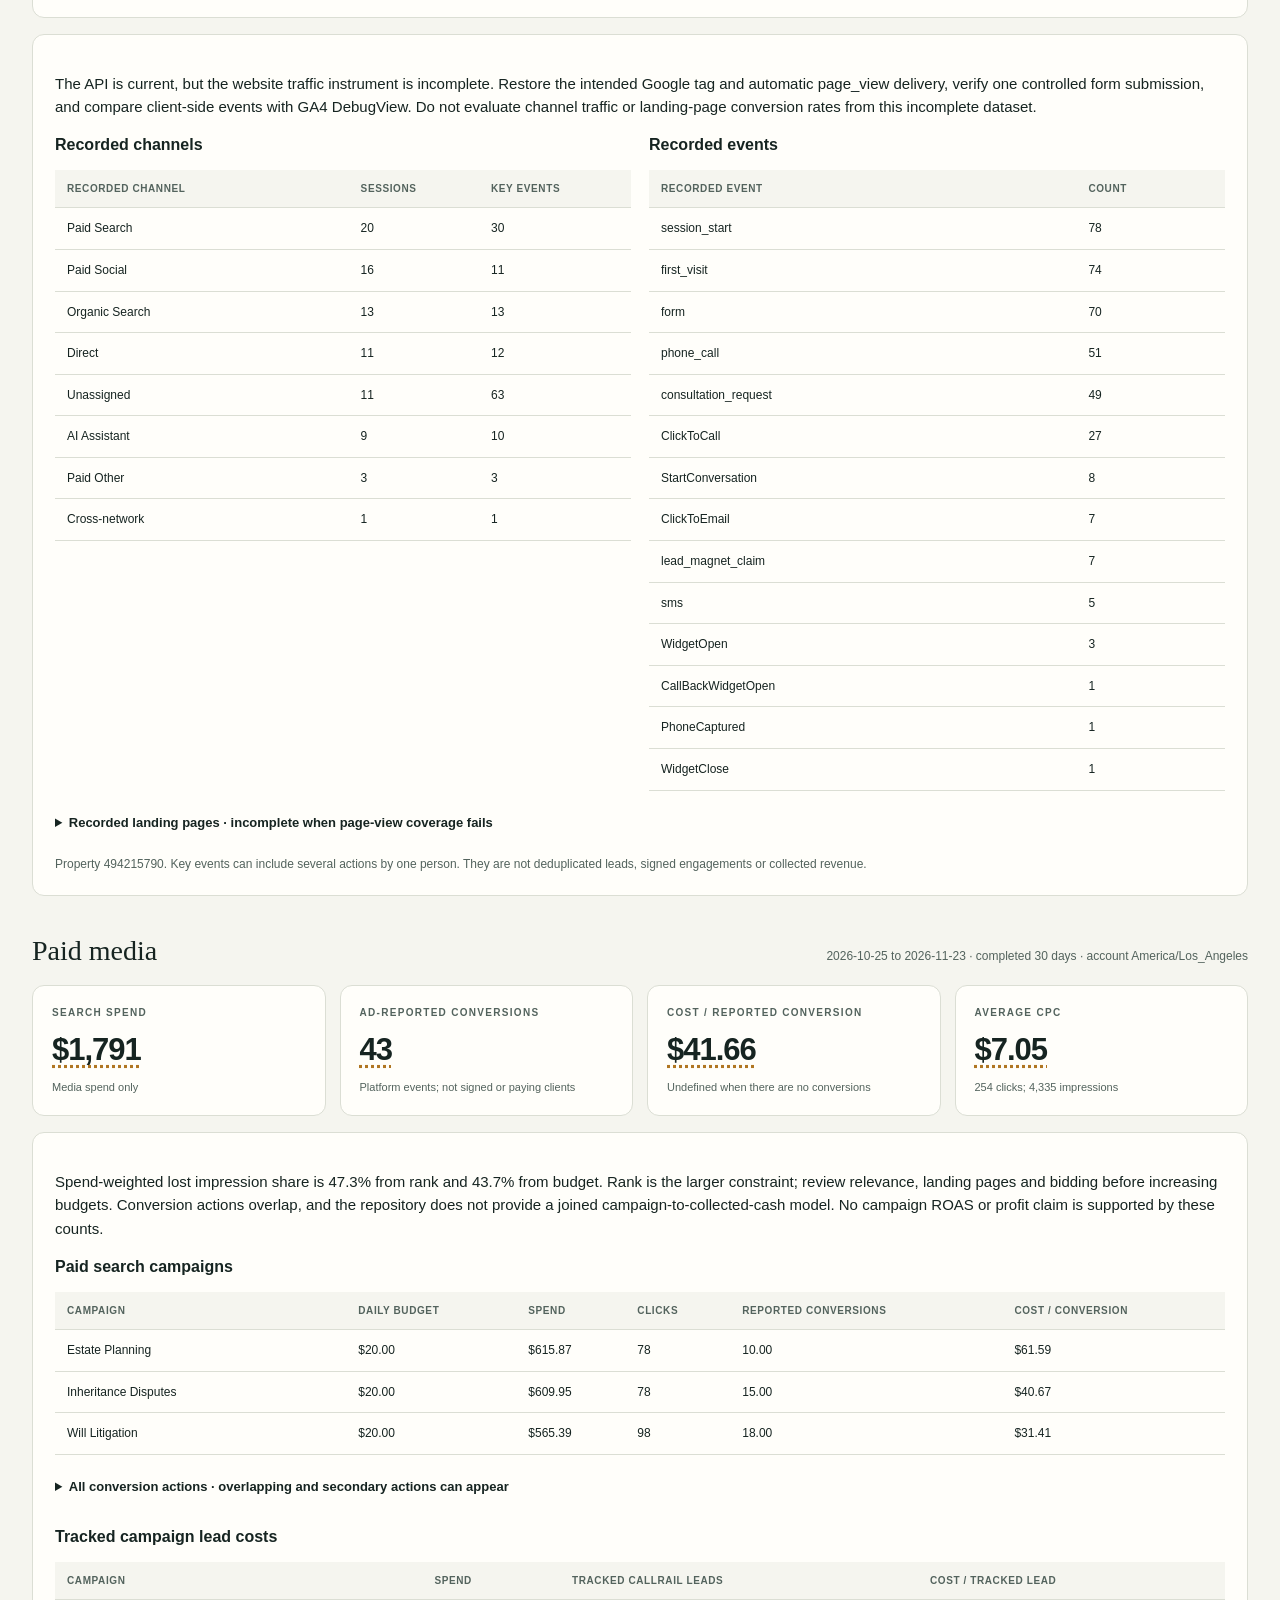
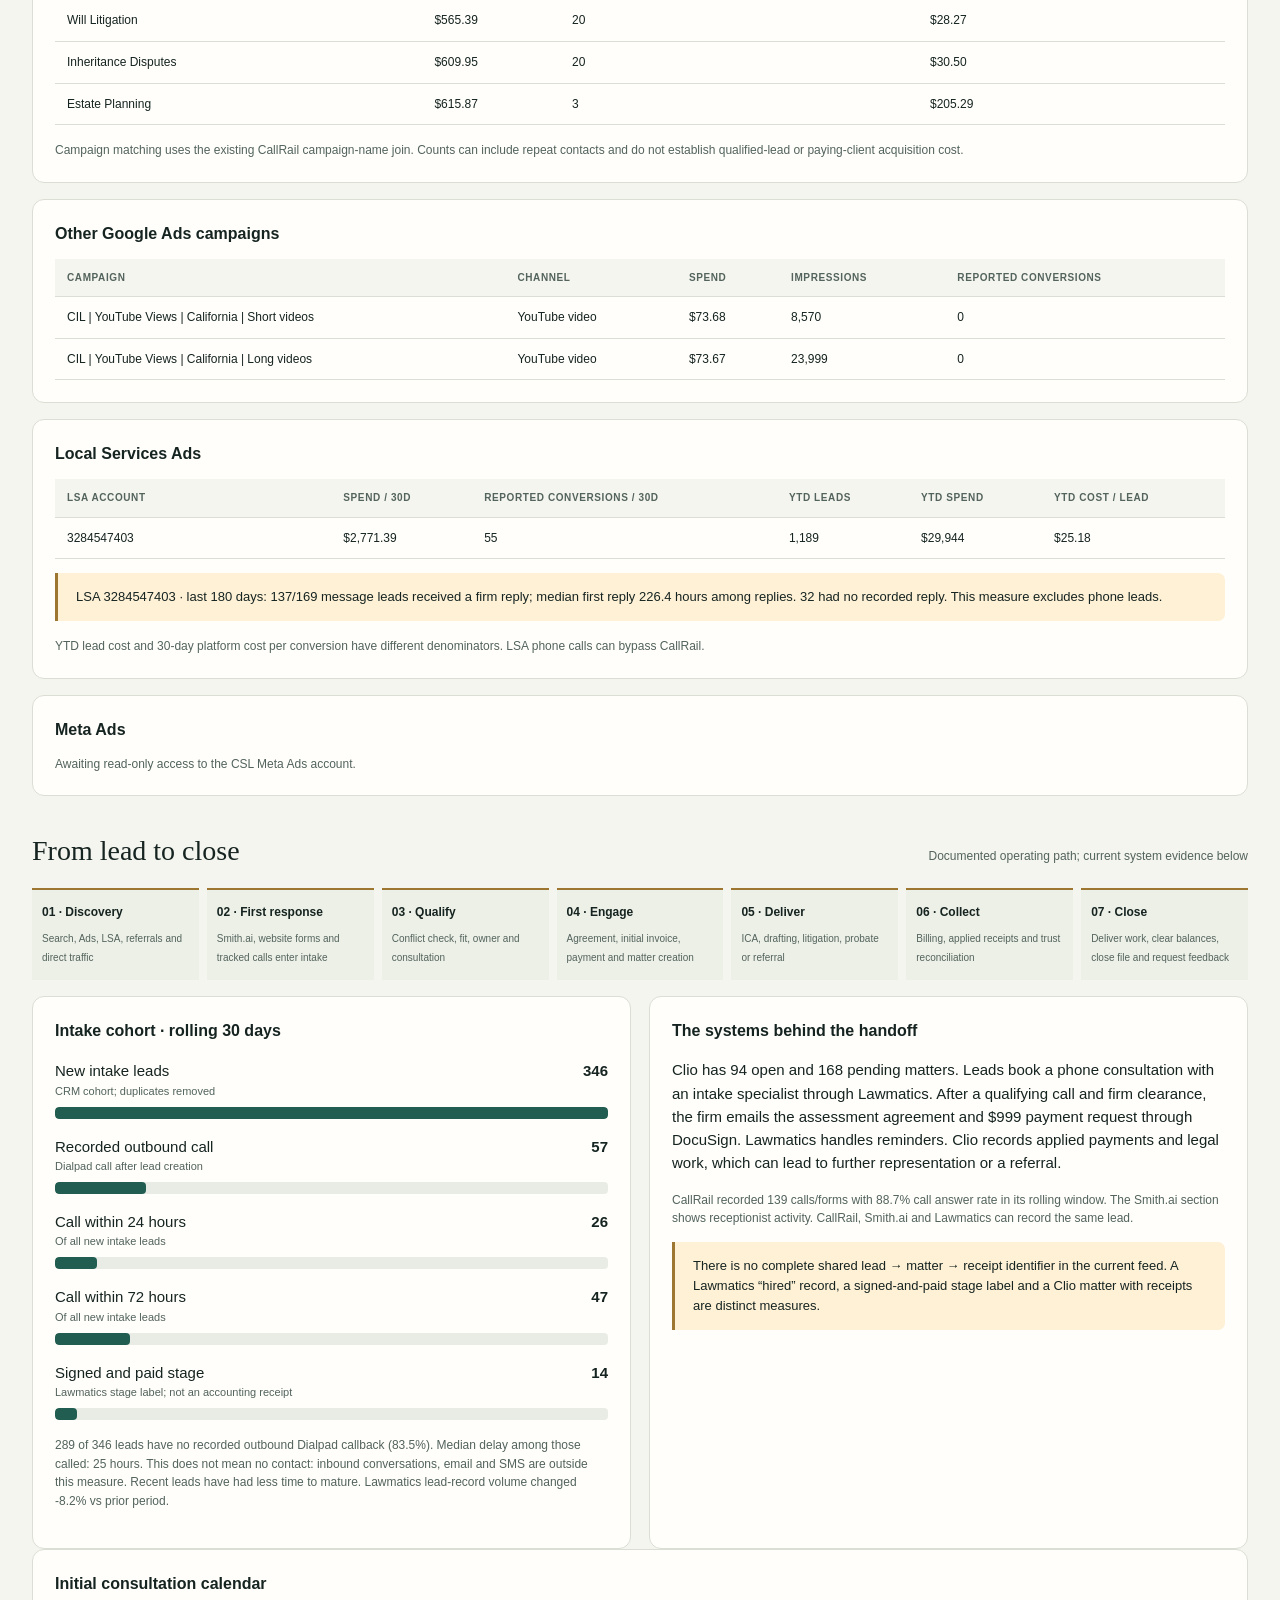
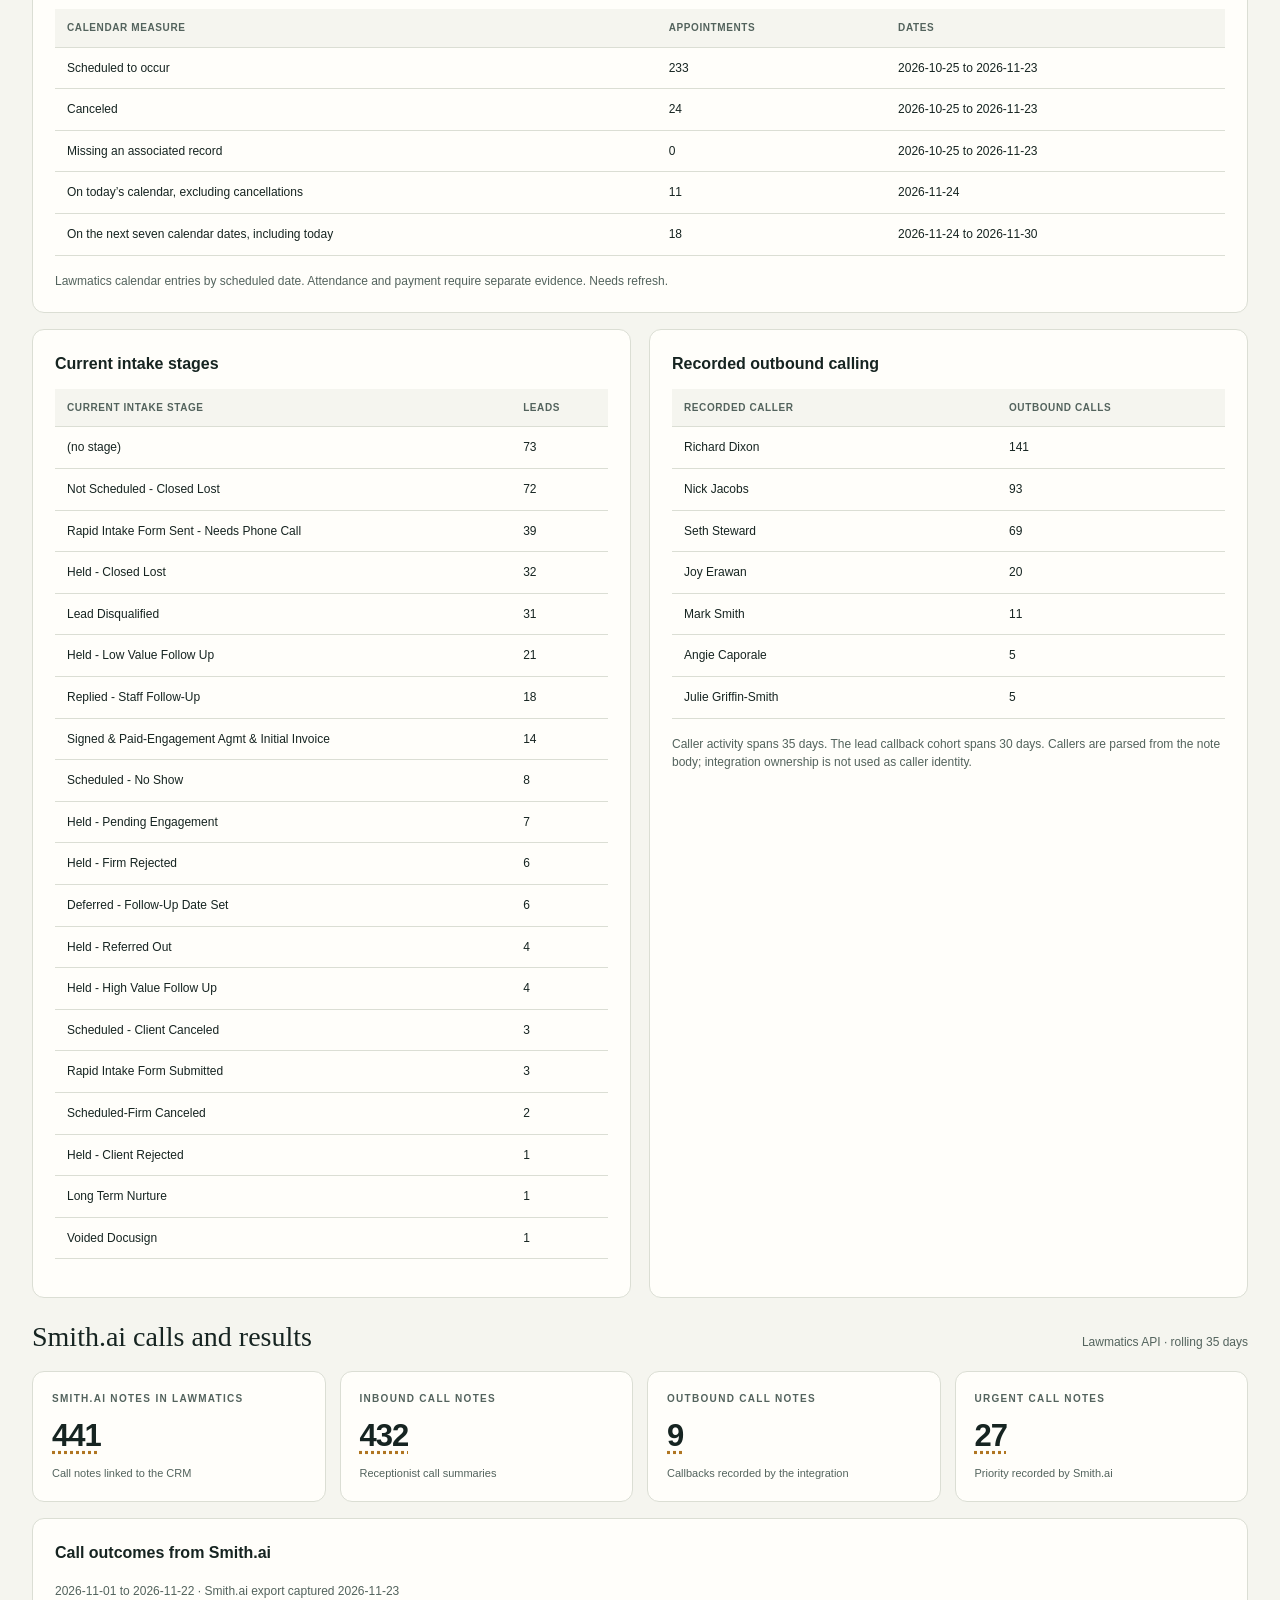
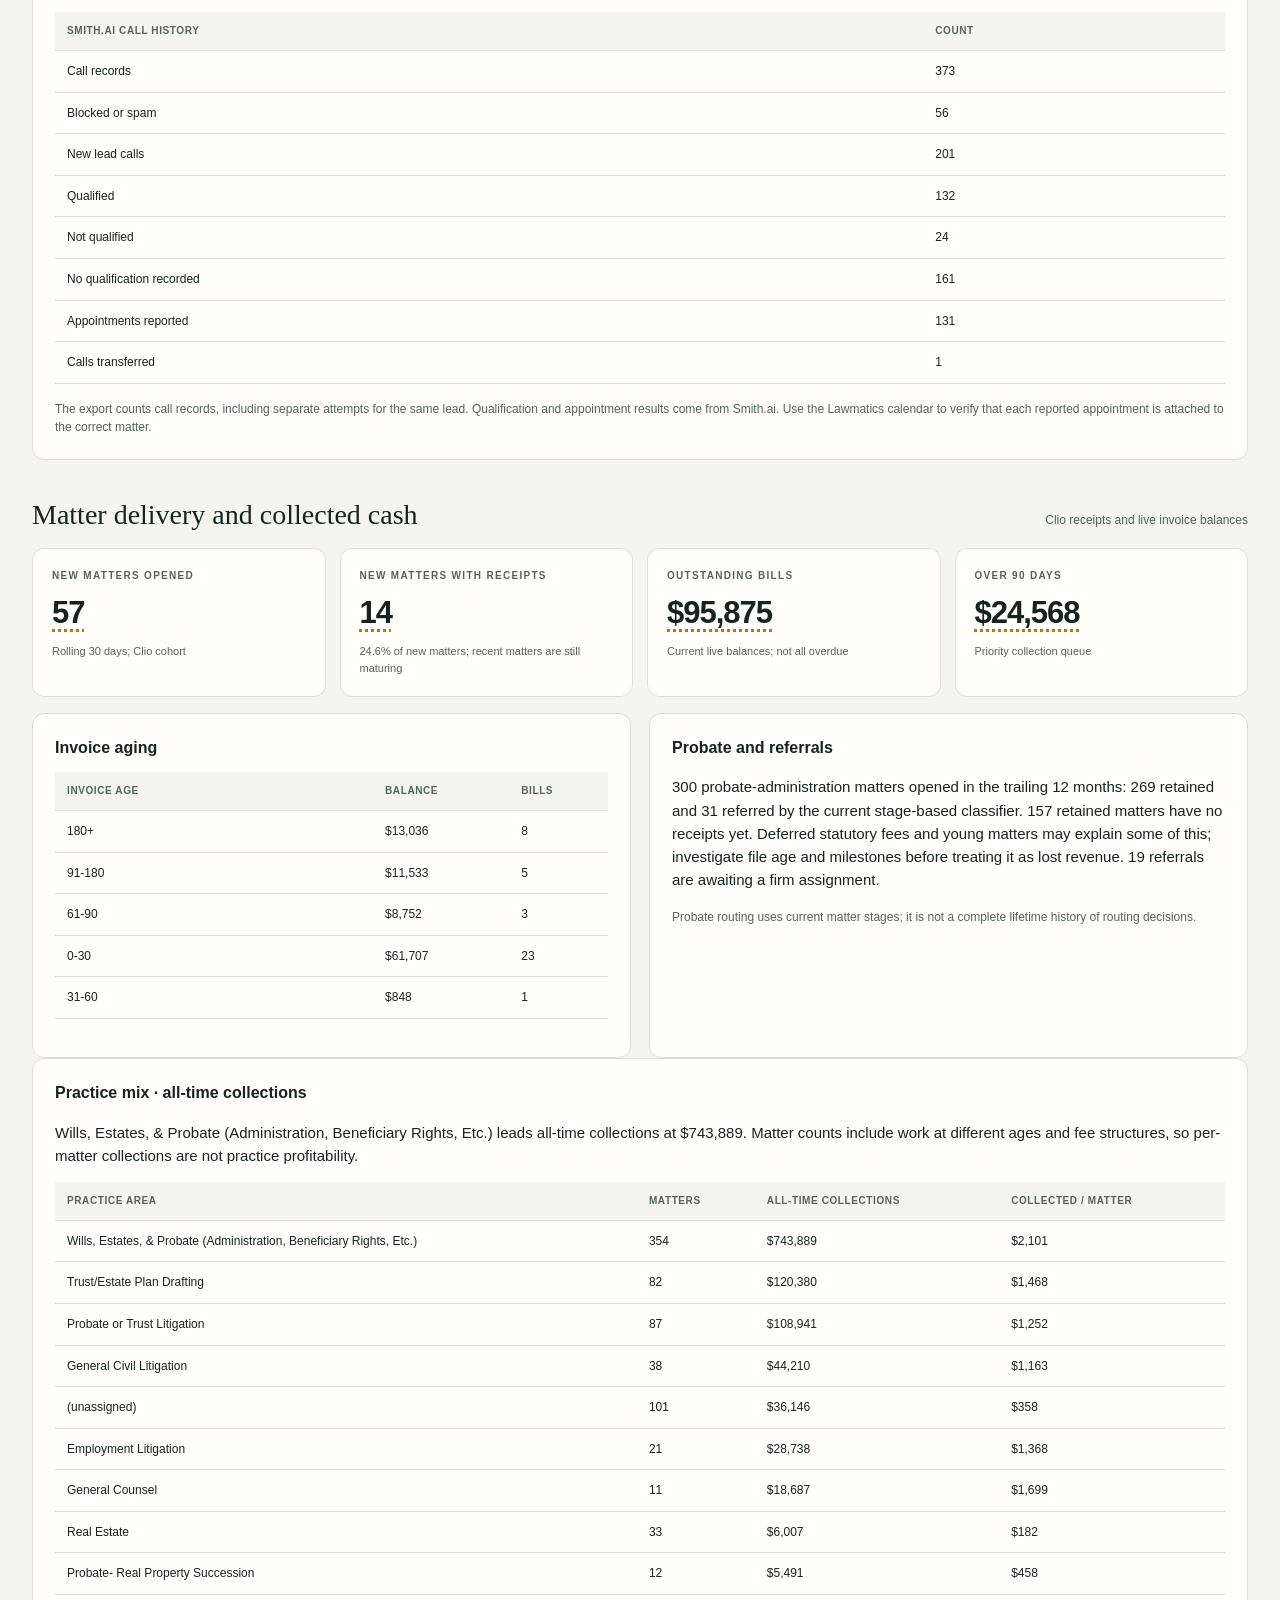
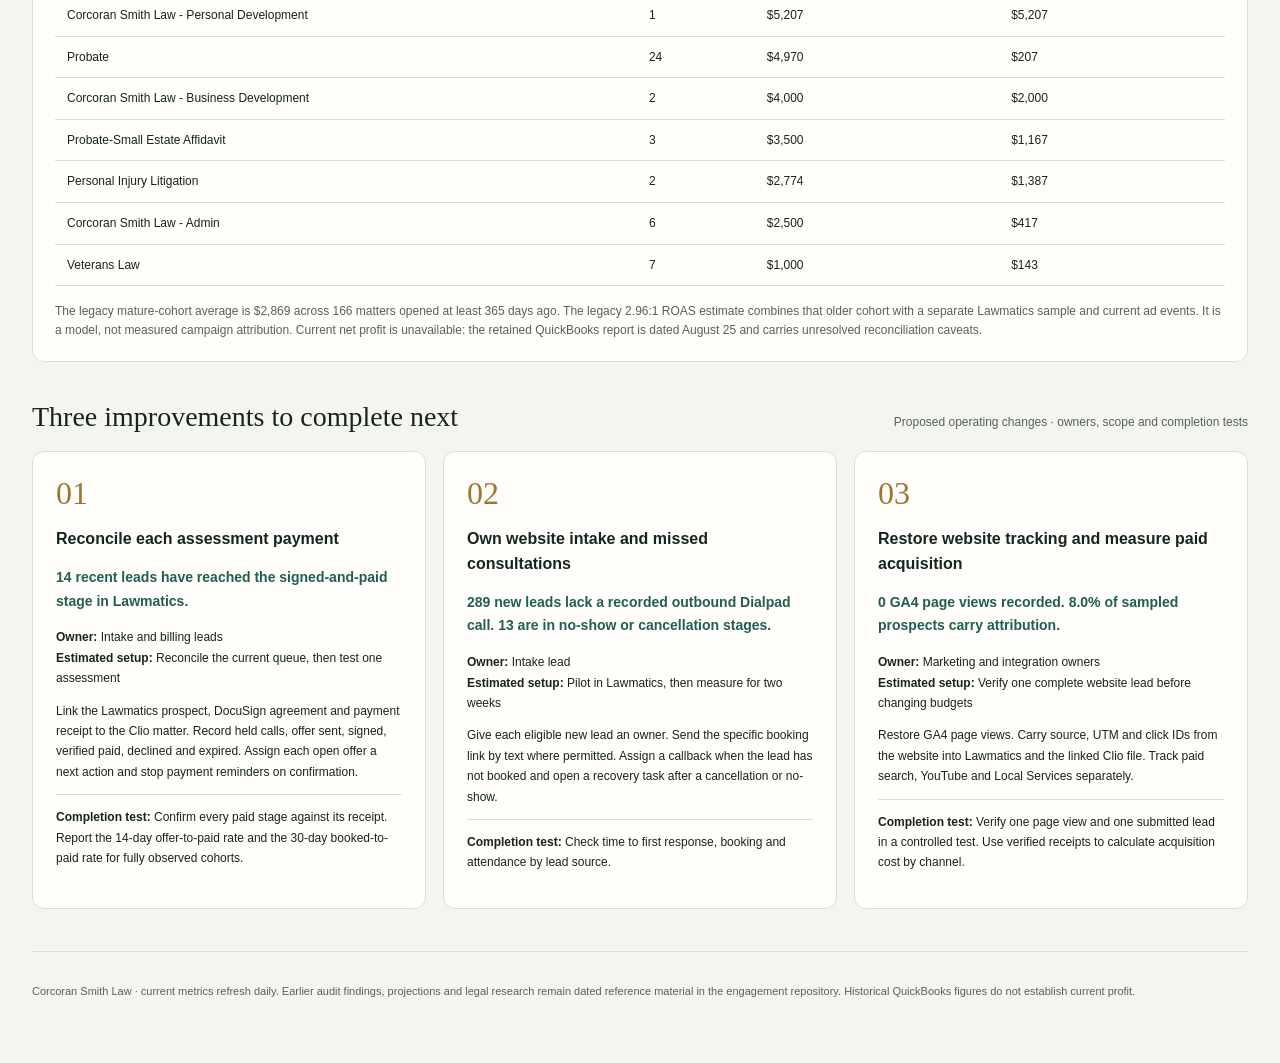
==== commit 96e3bccc: "Automated refresh 2026-11-25" ====
--- a/index.html
+++ b/index.html
@@ -1,9 +1,10 @@
 <!DOCTYPE html><html lang="en"><head><meta charset="utf-8"><meta name="robots" content="noindex, nofollow, noarchive, nosnippet"><title>CSL Command Desk</title>
 <meta name="viewport" content="width=device-width, initial-scale=1">
 <link rel="stylesheet" href="data-status.css?v=1ae7be1feb28">
+<link rel="stylesheet" href="growth.css?v=5cc06a6a7d2a">
 <script src="data-status.js?v=e63da4d74528"></script>
 <script>window.CSL_ASSET_BASE='';</script>
-<script src="dashboard.js?v=5aa58b6aa3e2" defer></script>
+<script src="dashboard.js?v=64ea4d9135ab" defer></script>
 <style>
 :root{color-scheme:light;--page:#f5f5ef;--card:#fffefa;--ink:#162421;--ink-2:#53635d;--ink-3:#728078;--line:#dbded4;--accent:#225d52;--gold:#9d7732}
 *{box-sizing:border-box}html{scroll-behavior:smooth;scroll-padding-top:130px}body{margin:0;background:var(--page);color:var(--ink);font:15px/1.55 -apple-system,BlinkMacSystemFont,"Segoe UI",sans-serif}a{color:var(--accent)}button,a,summary{touch-action:manipulation}a:focus-visible,summary:focus-visible{outline:3px solid var(--gold);outline-offset:4px}header{position:sticky;top:0;z-index:5;background:#f5f5eff5;backdrop-filter:blur(10px);border-bottom:1px solid var(--line)}.header-inner{max-width:1480px;margin:auto;padding:16px 32px 0}.brand-row{display:flex;gap:16px;align-items:center;justify-content:space-between}.brand{font:600 20px Georgia,serif;letter-spacing:-.3px}.firm{display:block;font:10px/1.5 system-ui,sans-serif;text-transform:uppercase;letter-spacing:2px;color:var(--ink-2);margin-top:3px}.review-link{font-size:13px;text-decoration:none;font-weight:650}nav{display:flex;gap:24px;overflow-x:auto;padding:14px 0 12px}nav a{white-space:nowrap;text-decoration:none;font-size:12px;font-weight:650;color:var(--ink-2)}main{max-width:1480px;margin:auto;padding:32px}.hero{display:flex;justify-content:space-between;align-items:end;gap:24px;margin-bottom:26px}.eyebrow{font-size:10px;font-weight:700;letter-spacing:2px;text-transform:uppercase;color:var(--gold);margin:0 0 10px}h1{font:400 clamp(32px,4vw,49px)/1.1 Georgia,serif;letter-spacing:-1px;margin:0 0 12px}h2{font:400 28px/1.2 Georgia,serif;margin:0}h3{font-size:16px;margin:0 0 10px}.hero p{margin:0;color:var(--ink-2)}.hero-side{max-width:290px;font-size:12px;border-left:2px solid var(--gold);padding-left:16px}.section{margin-top:38px;min-width:0}.section-head{display:flex;align-items:baseline;justify-content:space-between;gap:16px;margin-bottom:17px}.section-head p{font-size:12px;color:var(--ink-2);margin:0}.cards{display:grid;grid-template-columns:repeat(4,minmax(0,1fr));gap:14px}.metric{background:var(--card);border:1px solid var(--line);border-radius:12px;padding:19px;min-width:0}.metric .label{font-size:10px;line-height:1.5;text-transform:uppercase;letter-spacing:1.3px;font-weight:650;margin:0 0 13px;color:var(--ink-2)}.metric strong{font-size:31px;line-height:1.1;letter-spacing:-1px;font-weight:650}.metric p:last-child{font-size:11px;color:var(--ink-2);margin:12px 0 0}.panel{background:var(--card);border:1px solid var(--line);border-radius:12px;padding:22px;min-width:0;margin-top:16px}.two-col{display:grid;grid-template-columns:repeat(2,minmax(0,1fr));gap:18px;align-items:start}.two-col .panel{height:100%}.notice{background:#fff1d6;border-left:3px solid var(--gold);padding:14px 18px;font-size:13px;border-radius:0 7px 7px 0;margin:14px 0}.notice.good{background:#e9f0e7;border-color:var(--accent)}.lede{font-size:17px;line-height:1.75;max-width:1100px}.muted,.caption{color:var(--ink-2);font-size:12px}.caption{margin:16px 0 0}.table-scroll{overflow-x:auto;max-width:100%;margin-top:12px}table{width:100%;border-collapse:collapse;font-size:12px}th{text-align:left;font-size:10px;letter-spacing:.6px;text-transform:uppercase;color:var(--ink-2);background:#f5f5ef;white-space:nowrap}td,th{padding:11px 12px;border-bottom:1px solid var(--line);vertical-align:top}td:first-child{min-width:180px;max-width:440px;overflow-wrap:anywhere}td:not(:first-child){font-variant-numeric:tabular-nums;white-space:nowrap}details.table-details{margin-top:16px}summary{cursor:pointer;font-size:13px;font-weight:650;padding:6px 0}.bar-row{display:grid;grid-template-columns:75px minmax(0,1fr) 105px;gap:12px;align-items:center;font-size:12px;margin:15px 0}.bar-row b{text-align:right;font-variant-numeric:tabular-nums}.track{height:12px;border-radius:4px;background:#e9ece4;overflow:hidden}.track i{display:block;height:100%;background:var(--accent);border-radius:4px}.flow{display:grid;grid-template-columns:repeat(7,minmax(0,1fr));gap:8px;margin-top:20px}.flow div{border-top:2px solid var(--gold);padding:13px 10px;background:#edf0e7;font-size:12px}.flow b{display:block;margin-bottom:8px}.flow small{color:var(--ink-2)}.funnel-row{display:grid;grid-template-columns:minmax(0,1fr) 50px;gap:7px 16px;margin:16px 0}.funnel-row strong{text-align:right}.funnel-row small{display:block;font-size:11px;color:var(--ink-2)}.funnel-row .track{grid-column:1/-1}.priority-grid{display:grid;grid-template-columns:repeat(3,minmax(0,1fr));gap:17px}.priority{background:var(--card);padding:23px;border:1px solid var(--line);border-radius:12px}.rank{font:32px Georgia,serif;color:var(--gold);display:block;margin-bottom:15px}.priority p{font-size:12px;line-height:1.7}.priority .evidence{font-size:14px;color:var(--accent);font-weight:600}.done{border-top:1px solid var(--line);padding-top:12px}.source-link{font-size:11px}.review-only{display:none}footer{border-top:1px solid var(--line);margin:42px 0 0;padding:20px 0;font-size:11px;color:var(--ink-2)}
@@ -14,12 +15,16 @@
 .skip{position:absolute;left:16px;top:-80px;background:var(--card);padding:8px;z-index:10}.skip:focus{top:8px}
 </style></head><body>
 <a href="#overview" class="skip">Skip to dashboard content</a>
-<header><div class="header-inner"><div class="brand-row"><div class="brand">Command Desk<span class="firm">Corcoran Smith Law</span></div><a class="review-link" href="review/">30-day review →</a></div><nav aria-label="Dashboard sections"><a href="#overview">Firm overview</a><a href="#search">Search Console</a><a href="#analytics">Google Analytics</a><a href="#advertising">Google Ads</a><a href="#lead-to-close">Lead to close</a><a href="#smith-ai">Smith.ai</a><a href="#cash">Collections</a><a href="#improvements">Top three improvements</a></nav></div></header>
-<main><h1 class="visually-hidden">The firm, end to end</h1>
-<section id="overview" aria-label="Receipts, intake and acquisition"><div id="scorecard" class="cards" data-dynamic></div><div class="panel"><p id="business-summary" class="lede">Current figures are loading.</p><p id="cash-summary" class="muted"></p></div><div class="panel"><h3>Collections over six complete months</h3><div id="collections-chart" data-dynamic></div><p id="collections-caption" class="caption"></p></div></section>
-<section id="search" class="section"><div class="section-head"><h2>Google Search Console</h2><p id="gsc-window"></p></div><div id="gsc-metrics" class="cards" data-dynamic></div><div id="gsc-related-sites" data-dynamic></div><div class="panel"><p id="gsc-analysis"></p><h3>Top disclosed search queries</h3><div id="gsc-queries" data-dynamic></div><details class="table-details"><summary>Pages earning search clicks and impressions</summary><div id="gsc-pages" data-dynamic></div></details><p class="caption">Query and page detail for Corcoran Smith Law. Undimensioned totals retain anonymized clicks; query rows cannot reconstruct all search activity.</p></div></section>
-<section id="analytics" class="section"><div class="section-head"><h2>Google Analytics</h2><p id="ga4-window"></p></div><div id="ga4-metrics" class="cards" data-dynamic></div><div class="panel"><p id="ga4-analysis"></p><div class="two-col"><div><h3>Recorded channels</h3><div id="ga4-channels" data-dynamic></div></div><div><h3>Recorded events</h3><div id="ga4-events" data-dynamic></div></div></div><details class="table-details"><summary>Recorded landing pages · incomplete when page-view coverage fails</summary><div id="ga4-landings" data-dynamic></div></details><p class="caption">Property 494215790. Key events can include several actions by one person. They are not deduplicated leads, signed engagements or collected revenue.</p></div></section>
-<section id="advertising" class="section"><div class="section-head"><h2>Google Ads and Local Services</h2><p id="ads-window"></p></div><div id="ads-metrics" class="cards" data-dynamic></div><div class="panel"><p id="ads-analysis"></p><h3>Paid search campaigns</h3><div id="ads-campaigns" data-dynamic></div><details class="table-details"><summary>All conversion actions · overlapping and secondary actions can appear</summary><div id="ads-actions" data-dynamic></div></details><h3 style="margin-top:22px">Tracked campaign lead costs</h3><div id="campecon" data-dynamic></div><p id="campaign-note" class="caption"></p></div><div id="other-ads-panel" class="panel" hidden><h3>Other Google Ads campaigns</h3><div id="other-ads-table" data-dynamic></div></div><div class="panel"><h3>Local Services Ads</h3><div id="lsa-table" data-dynamic></div><div id="lsa-response" data-dynamic></div><p class="caption">YTD lead cost and 30-day platform cost per conversion have different denominators. LSA phone calls can bypass CallRail.</p></div></section>
+<header><div class="header-inner"><div class="brand-row"><div class="brand">Command Desk<span class="firm">Corcoran Smith Law</span></div><a class="review-link" href="review/">30-day review →</a></div><nav aria-label="Dashboard sections"><a href="#overview">Overview</a><a href="#search">Search Console</a><a href="#analytics">Google Analytics</a><a href="#advertising">Paid media</a><a href="#lead-to-close">Lead to close</a><a href="#smith-ai">Smith.ai</a><a href="#cash">Collections</a><a href="#improvements">Top three improvements</a></nav></div></header>
+<main>
+<section id="overview" aria-labelledby="growth-title">
+  <div class="growth-hero"><h1 id="growth-title">Growth &amp; operations</h1><div id="scorecard" class="cards" data-dynamic></div></div>
+  <div class="growth-actions"><h2>What to act on</h2><div id="growth-actions" class="growth-action-grid" data-dynamic></div></div>
+  <details class="panel growth-summary"><summary>Intake and collections summary</summary><p id="business-summary" class="lede">Current figures are loading.</p><p id="cash-summary" class="muted"></p><h3>Collections over six complete months</h3><div id="collections-chart" data-dynamic></div><p id="collections-caption" class="caption"></p></details>
+</section>
+<section id="search" class="section"><div class="section-head"><h2>Google Search Console</h2><p id="gsc-window"></p></div><div id="gsc-metrics" class="cards" data-dynamic></div><div id="gsc-related-sites" data-dynamic></div><div id="gsc-trend" data-dynamic></div><div class="panel"><p id="gsc-analysis"></p><h3>Top disclosed search queries</h3><div id="gsc-queries" data-dynamic></div><details class="table-details"><summary>Pages earning search clicks and impressions</summary><div id="gsc-pages" data-dynamic></div></details><p class="caption">Query and page detail for Corcoran Smith Law. Undimensioned totals retain anonymized clicks; query rows cannot reconstruct all search activity.</p></div></section>
+<section id="analytics" class="section"><div class="section-head"><h2>Google Analytics</h2><p id="ga4-window"></p></div><div id="ga4-metrics" class="cards" data-dynamic></div><div id="ga4-trend" data-dynamic></div><div class="panel"><p id="ga4-analysis"></p><div class="two-col"><div><h3>Recorded channels</h3><div id="ga4-channels" data-dynamic></div></div><div><h3>Recorded events</h3><div id="ga4-events" data-dynamic></div></div></div><details class="table-details"><summary>Recorded landing pages · incomplete when page-view coverage fails</summary><div id="ga4-landings" data-dynamic></div></details><p class="caption">Property 494215790. Key events can include several actions by one person. They are not deduplicated leads, signed engagements or collected revenue.</p></div></section>
+<section id="advertising" class="section"><div class="section-head"><h2>Paid media</h2><p id="ads-window"></p></div><div id="ads-metrics" class="cards" data-dynamic></div><div class="panel"><p id="ads-analysis"></p><h3>Paid search campaigns</h3><div id="ads-campaigns" data-dynamic></div><details class="table-details"><summary>All conversion actions · overlapping and secondary actions can appear</summary><div id="ads-actions" data-dynamic></div></details><h3 style="margin-top:22px">Tracked campaign lead costs</h3><div id="campecon" data-dynamic></div><p id="campaign-note" class="caption"></p></div><div id="other-ads-panel" class="panel" hidden><h3>Other Google Ads campaigns</h3><div id="other-ads-table" data-dynamic></div></div><div class="panel"><h3>Local Services Ads</h3><div id="lsa-table" data-dynamic></div><div id="lsa-response" data-dynamic></div><p class="caption">YTD lead cost and 30-day platform cost per conversion have different denominators. LSA phone calls can bypass CallRail.</p></div><div id="meta-ads" data-dynamic></div></section>
 <section id="lead-to-close" class="section"><div class="section-head"><h2>From lead to close</h2><p>Documented operating path; current system evidence below</p></div><div class="flow" aria-label="Firm business process"><div><b>01 · Discovery</b><small>Search, Ads, LSA, referrals and direct traffic</small></div><div><b>02 · First response</b><small>Smith.ai, website forms and tracked calls enter intake</small></div><div><b>03 · Qualify</b><small>Conflict check, fit, owner and consultation</small></div><div><b>04 · Engage</b><small>Agreement, initial invoice, payment and matter creation</small></div><div><b>05 · Deliver</b><small>ICA, drafting, litigation, probate or referral</small></div><div><b>06 · Collect</b><small>Billing, applied receipts and trust reconciliation</small></div><div><b>07 · Close</b><small>Deliver work, clear balances, close file and request feedback</small></div></div><div class="two-col"><div class="panel"><h3>Intake cohort · rolling 30 days</h3><div id="funnel" data-dynamic></div><p id="intake-analysis" class="caption"></p></div><div class="panel"><h3>The systems behind the handoff</h3><p id="delivery-note"></p><p id="tracking-evidence" class="caption"></p><p class="notice">There is no complete shared lead → matter → receipt identifier in the current feed. A Lawmatics “hired” record, a signed-and-paid stage label and a Clio matter with receipts are distinct measures.</p></div></div><div class="panel"><h3>Initial consultation calendar</h3><div id="consultation-calendar" data-dynamic></div><p id="consultation-window" class="caption"></p></div><div class="two-col"><div class="panel"><h3>Current intake stages</h3><div id="outcomes" data-dynamic></div></div><div class="panel"><h3>Recorded outbound calling</h3><div id="callers" data-dynamic></div><p id="caller-note" class="caption"></p></div></div></section>
 <section id="smith-ai" class="section"><div class="section-head"><h2>Smith.ai calls and results</h2><p id="smith-window"></p></div><div id="smith-metrics" class="cards" data-dynamic></div><div class="panel"><h3>Call outcomes from Smith.ai</h3><p id="smith-export-window" class="caption"></p><div id="smith-results" data-dynamic></div><p id="smith-result-note" class="caption"></p></div></section>
 <section id="cash" class="section"><div class="section-head"><h2>Matter delivery and collected cash</h2><p>Clio receipts and live invoice balances</p></div><div id="close-metrics" class="cards" data-dynamic></div><div class="two-col"><div class="panel"><h3>Invoice aging</h3><div id="ar-table" data-dynamic></div></div><div class="panel"><h3>Probate and referrals</h3><p id="probate-note"></p><p class="caption">Probate routing uses current matter stages; it is not a complete lifetime history of routing decisions.</p></div></div><div class="panel"><h3>Practice mix · all-time collections</h3><p id="practice-note"></p><div id="practice-table" data-dynamic></div><p id="model-note" class="caption"></p></div></section>
--- a/growth.css
+++ b/growth.css
@@ -0,0 +1,76 @@
+.growth-hero {
+  padding: clamp(20px, 3vw, 36px);
+  border-radius: 16px;
+  background: #143c34;
+  color: #fffefa;
+}
+.growth-hero h1 { margin-bottom: 24px; }
+.growth-hero .metric { background: #205348; border-color: #437569; }
+.growth-hero .metric .label, .growth-hero .metric p:last-child { color: #e1ede6; }
+.growth-hero .metric strong { color: #fffefa; font-variant-numeric: tabular-nums; }
+.growth-hero .metric .label { margin-bottom: 10px; font-size: 11px; letter-spacing: .06em; }
+
+.growth-actions { margin: 28px 0 24px; }
+.growth-actions h2 { margin-bottom: 14px; }
+.growth-action-grid { display: grid; grid-template-columns: repeat(3, minmax(0, 1fr)); gap: 14px; }
+.growth-action {
+  display: flex;
+  flex-direction: column;
+  gap: 9px;
+  padding: 18px 20px;
+  border: 1px solid var(--line);
+  border-top: 3px solid #679a80;
+  border-radius: 10px;
+  background: var(--card);
+}
+.growth-action:first-child { border-top-color: #b37d33; }
+.growth-action h3, .growth-action p { margin: 0; }
+.growth-action p { color: var(--ink-2); font-size: 13px; }
+.growth-action a { margin-top: auto; width: fit-content; font-size: 13px; font-weight: 650; }
+.growth-summary h3 { margin-top: 20px; }
+
+.growth-trend .trend-head { display: flex; justify-content: space-between; gap: 16px; align-items: start; }
+.growth-trend .trend-controls { display: flex; flex-wrap: wrap; gap: 10px; }
+.growth-trend .trend-controls label { font-size: 12px; color: var(--ink-2); }
+.growth-trend select {
+  display: block;
+  min-height: 38px;
+  padding: 5px 8px;
+  font: inherit;
+  font-size: 13px;
+  color: var(--ink);
+  background: #fff;
+  border: 1px solid #87968e;
+  border-radius: 6px;
+}
+.growth-trend .trend-context { margin: 4px 0 18px; }
+.trend-visual { display: grid; grid-template-columns: max-content minmax(0, 1fr); gap: 4px 10px; }
+.trend-scale { display: flex; flex-direction: column; justify-content: space-between; text-align: right; line-height: 1; }
+.trend-bars {
+  height: 158px;
+  display: grid;
+  grid-auto-flow: column;
+  grid-auto-columns: minmax(0, 1fr);
+  align-items: end;
+  gap: clamp(2px, .45vw, 6px);
+  background: repeating-linear-gradient(to top, var(--line) 0 1px, transparent 1px 50%);
+  border-top: 1px solid var(--line);
+}
+.trend-bars i { display: block; background: #2e7864; border-radius: 3px 3px 0 0; min-height: 2px; }
+.trend-bars i:hover { background: #164e42; }
+.trend-bars .missing { height: 2px; min-height: 0; background: transparent; }
+.trend-dates { grid-column: 2; display: flex; justify-content: space-between; gap: 6px; }
+.trend-days { margin-top: 10px; }
+.trend-days .table-scroll { max-height: 220px; }
+.meta-status { margin-bottom: 0; }
+.meta-metrics { margin: 16px 0; }
+.source-warning { color: #78501e; }
+
+@media(max-width: 850px) { .growth-action-grid { grid-template-columns: 1fr; } }
+@media(max-width: 540px) {
+  .growth-trend .trend-head { display: block; }
+  .growth-trend .trend-controls { margin: 10px 0; }
+  .growth-hero { padding: 15px; }
+  .growth-hero .metric { padding: 12px; }
+  .growth-hero .metric .label { font-size: 10px; }
+}
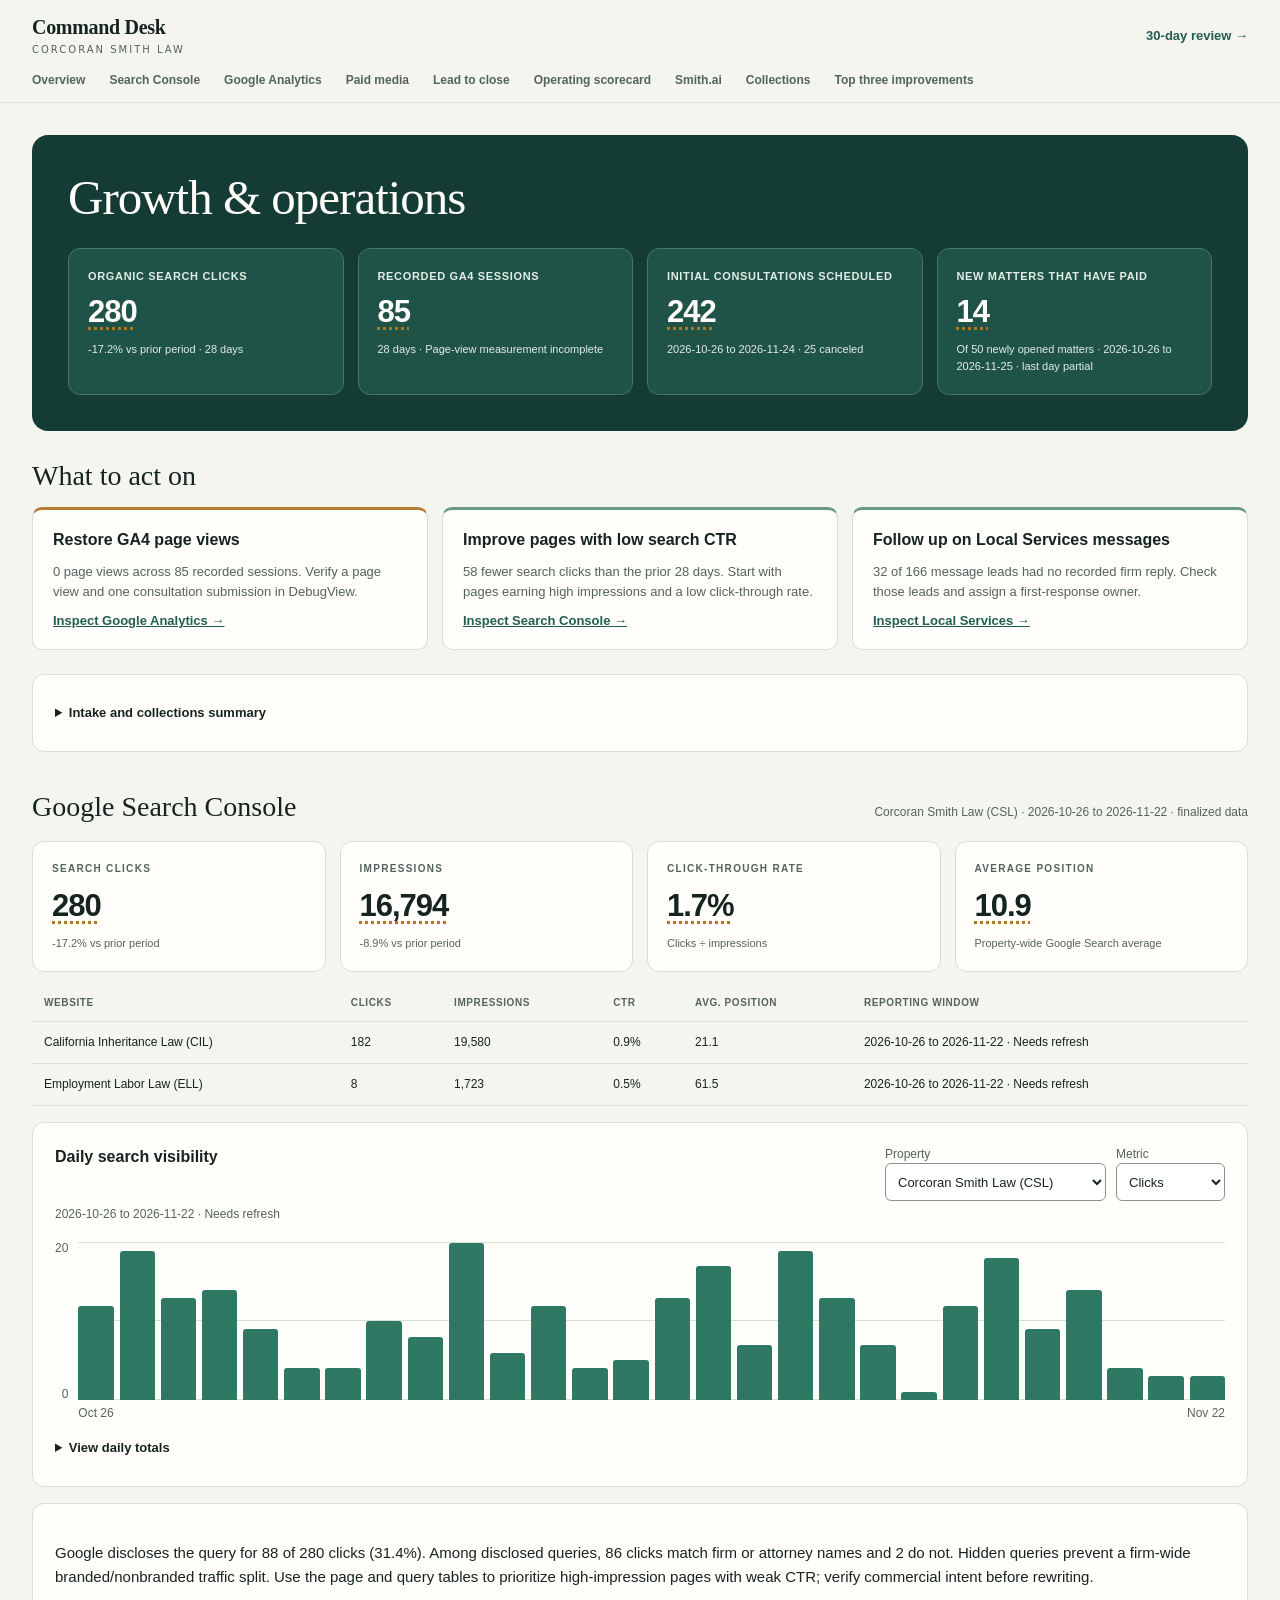
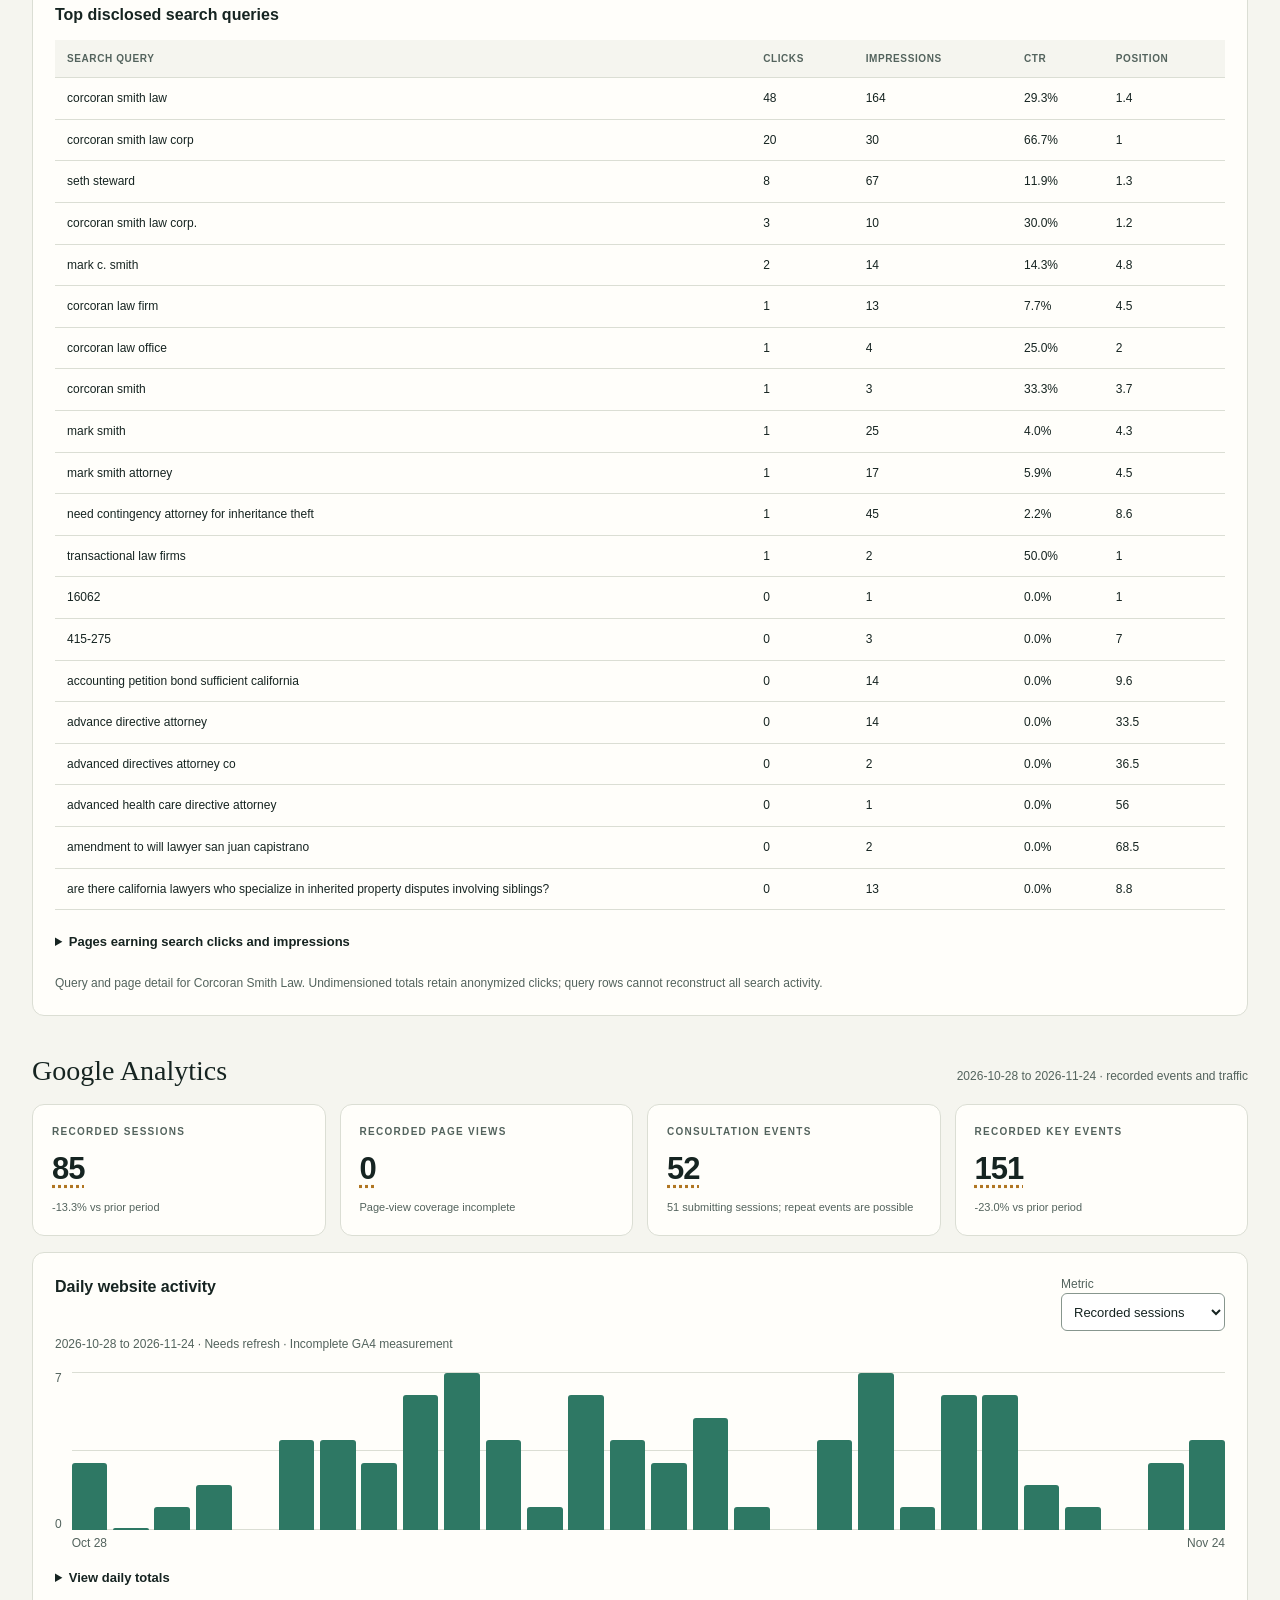
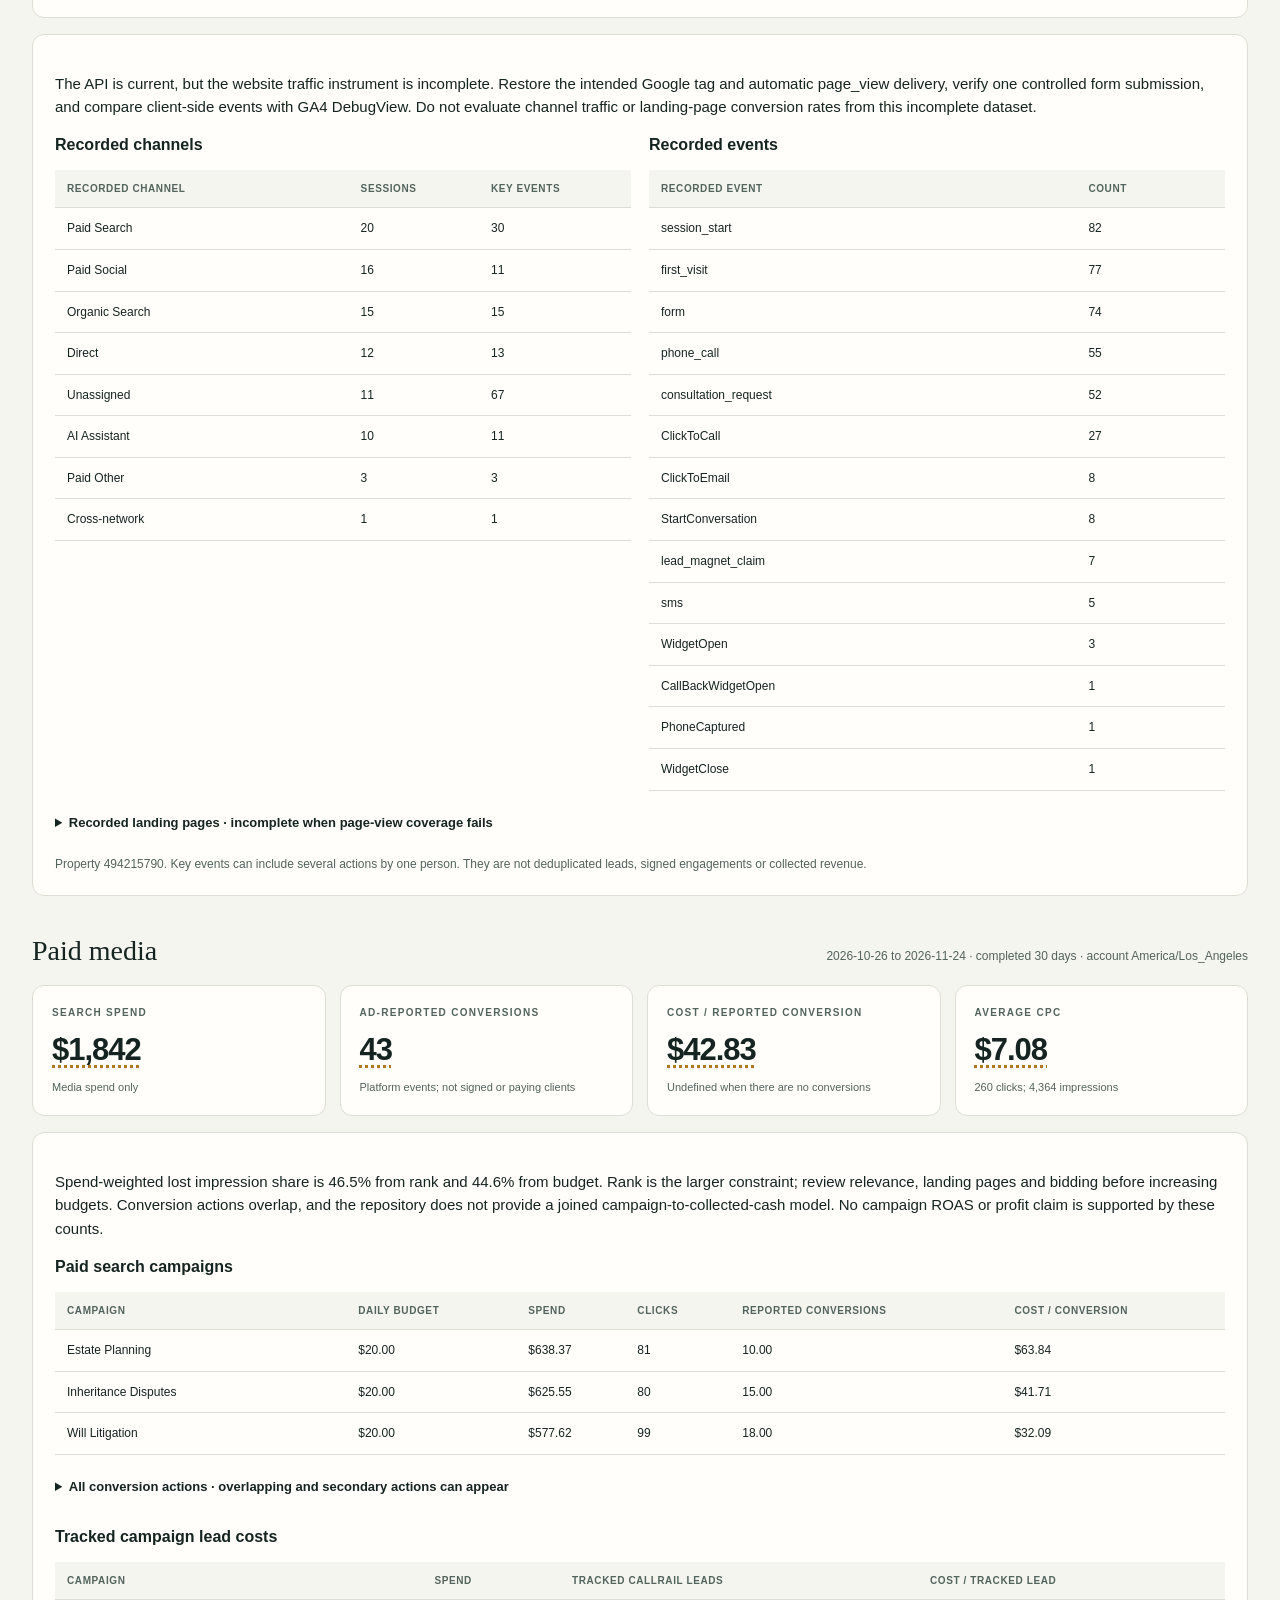
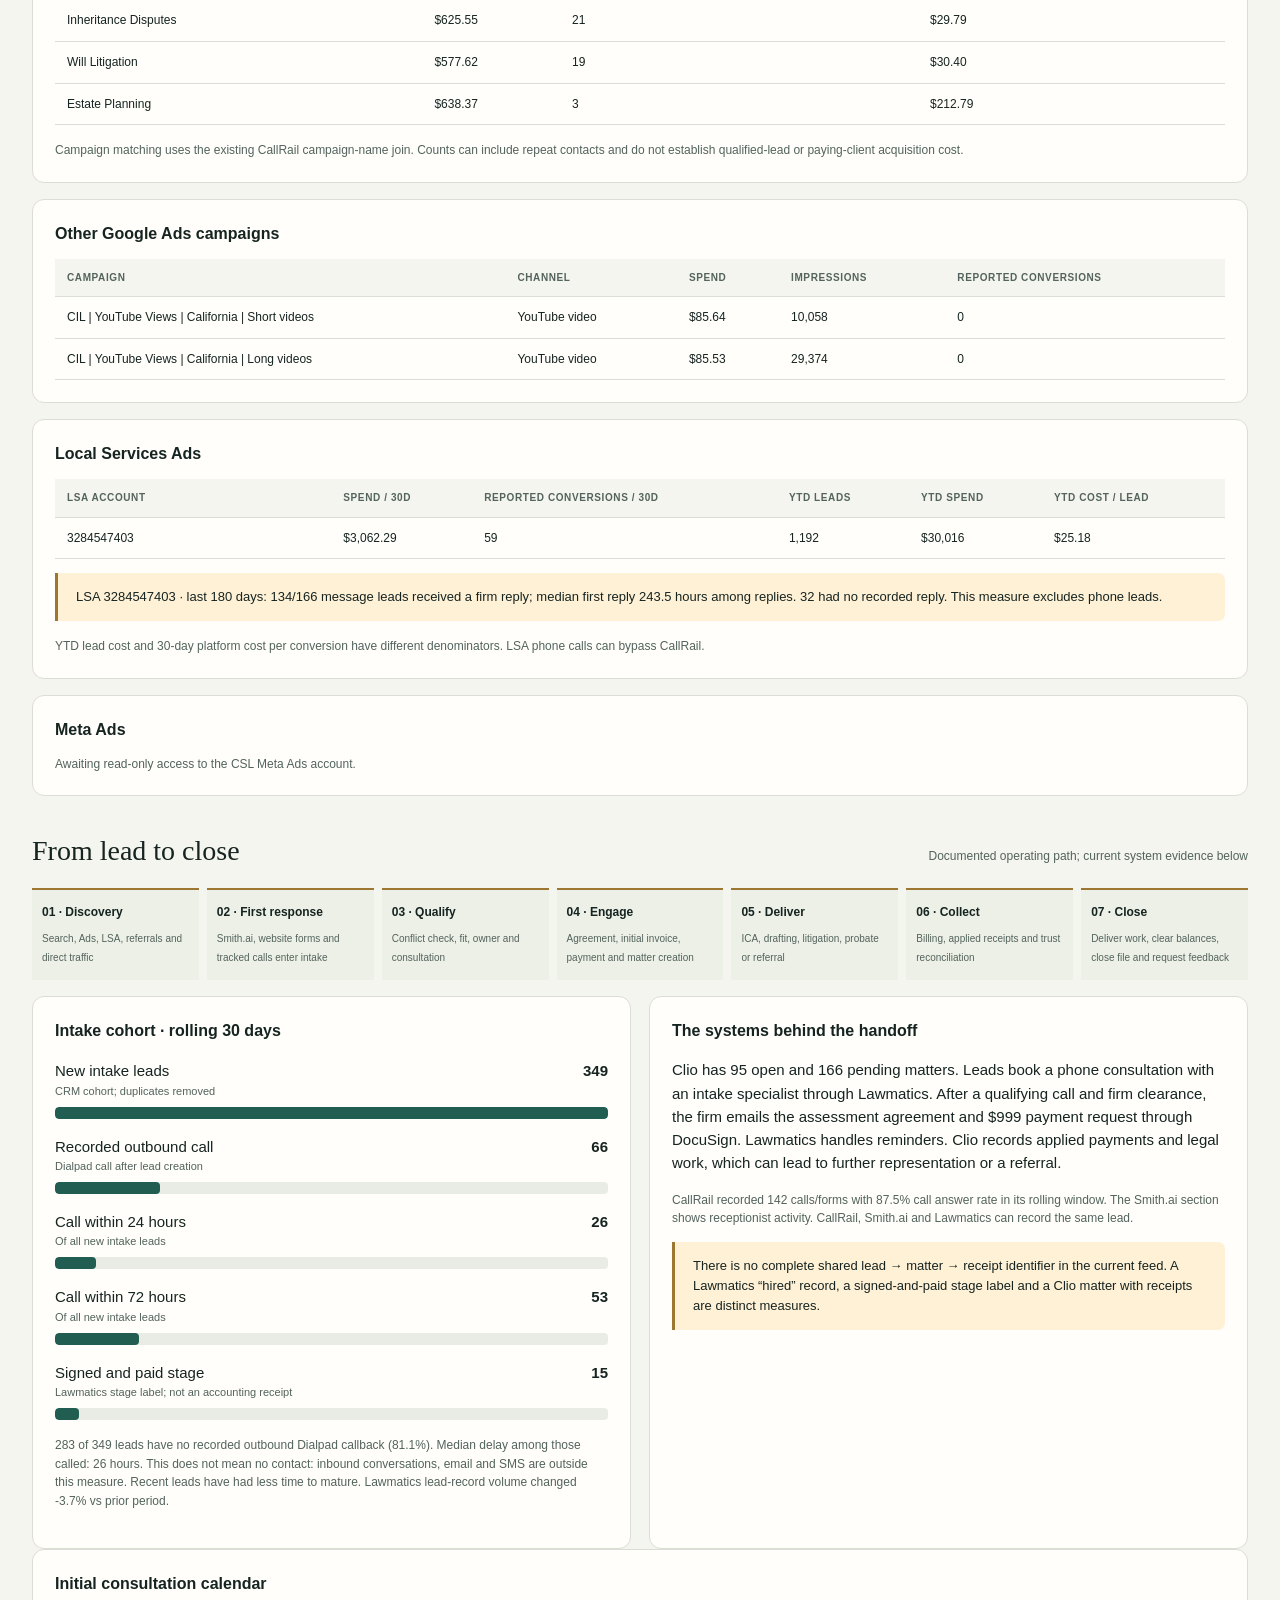
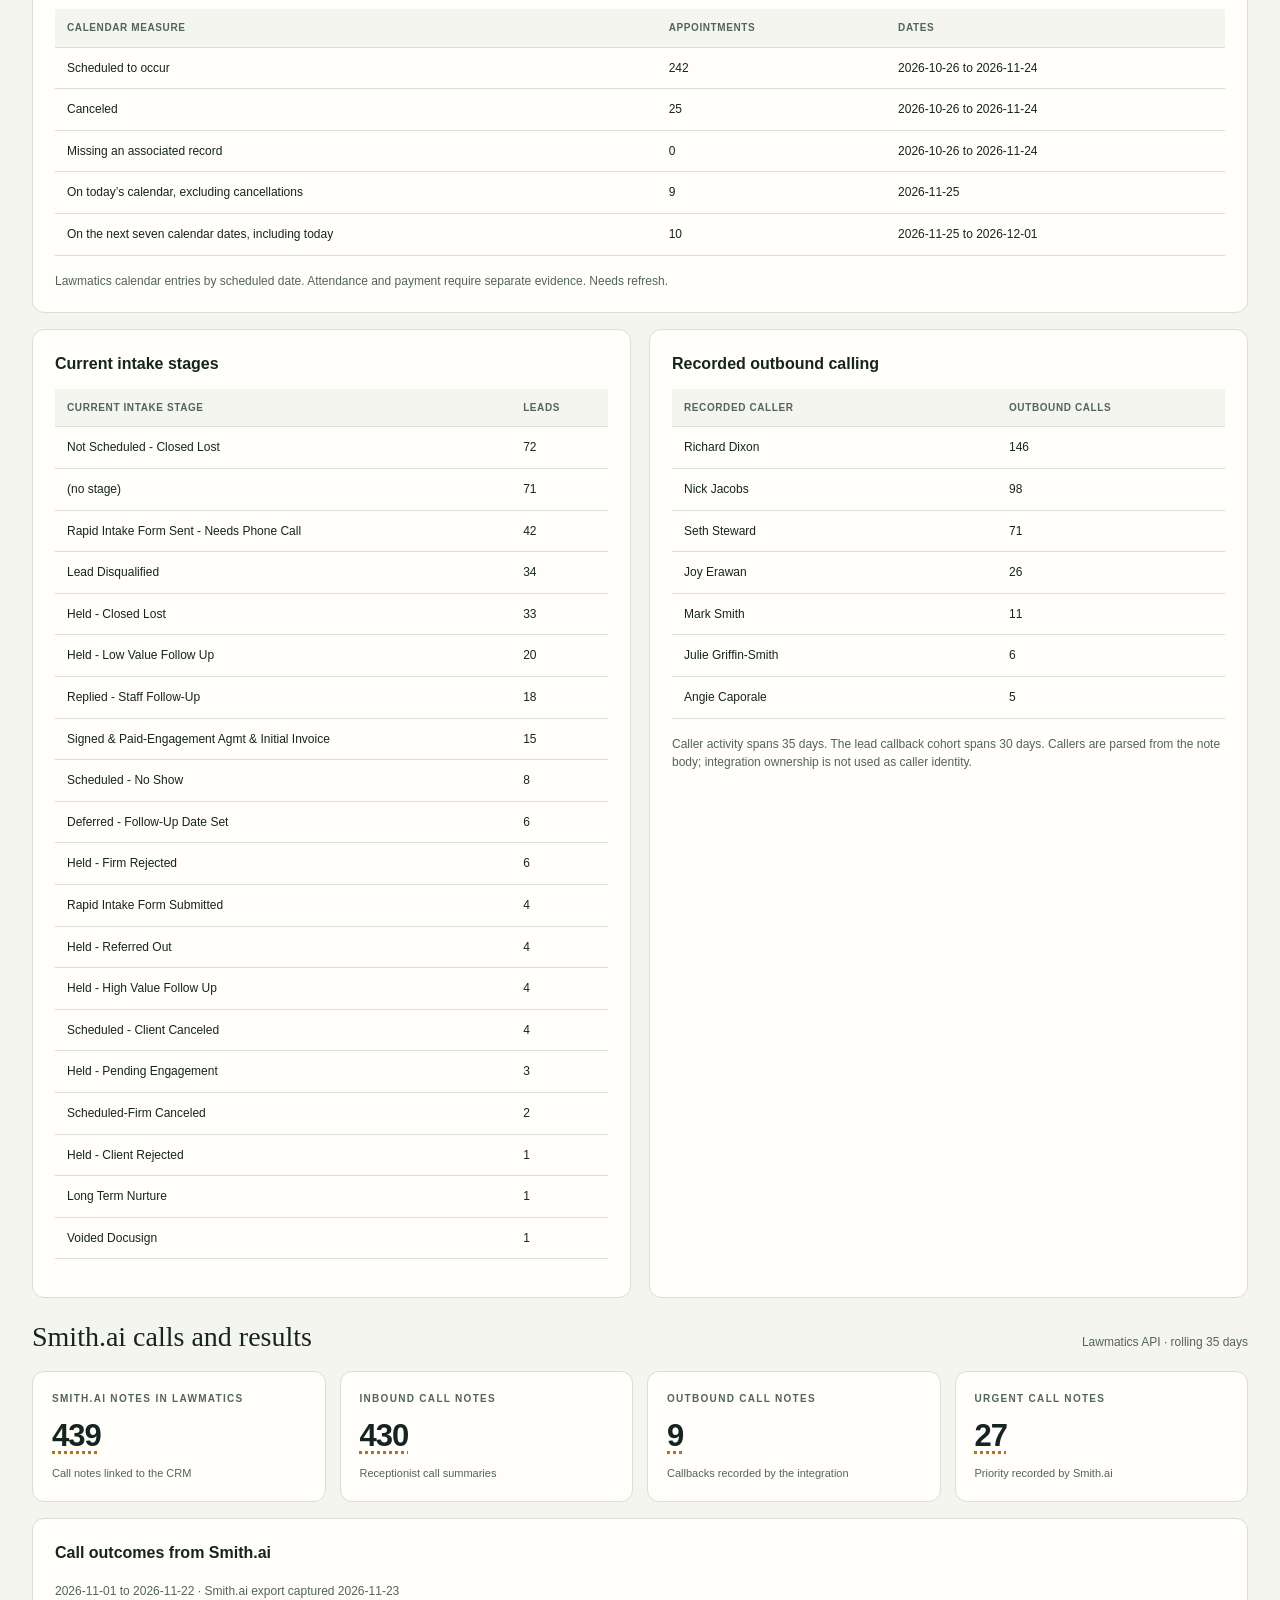
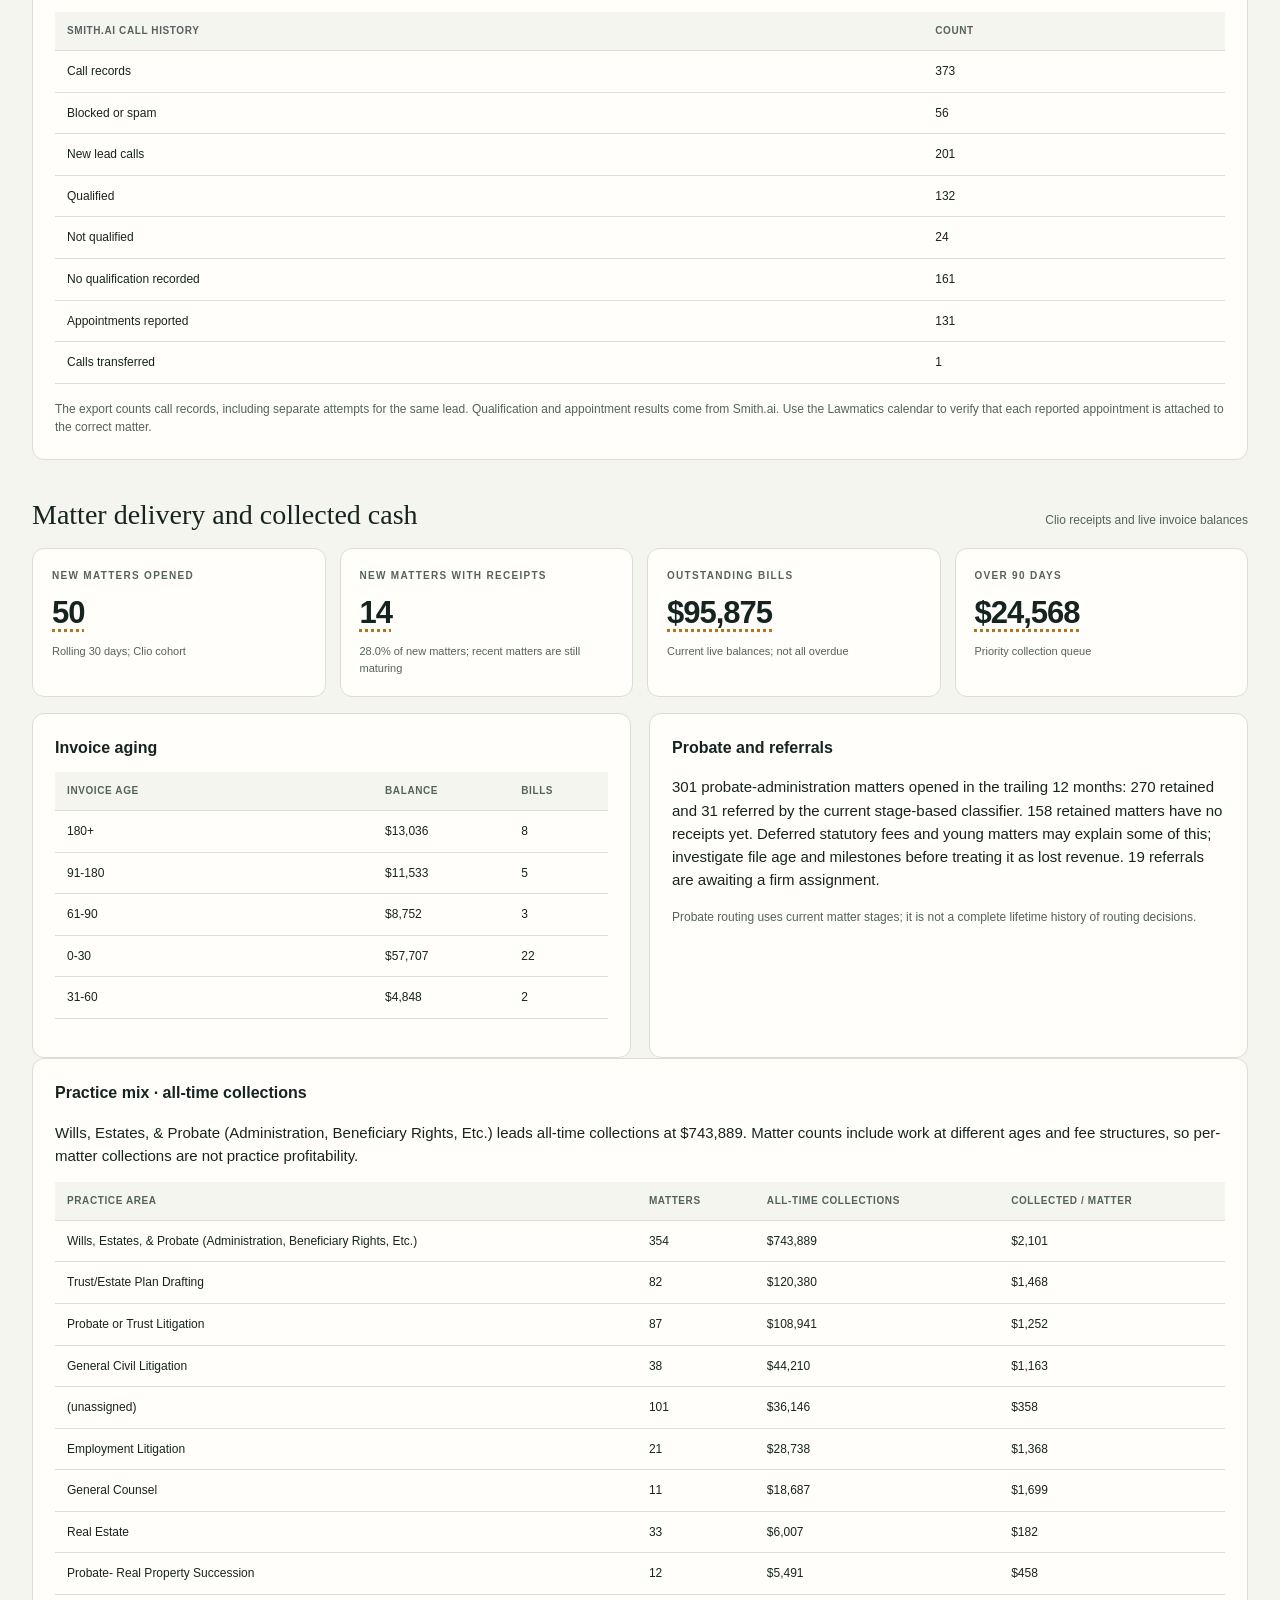
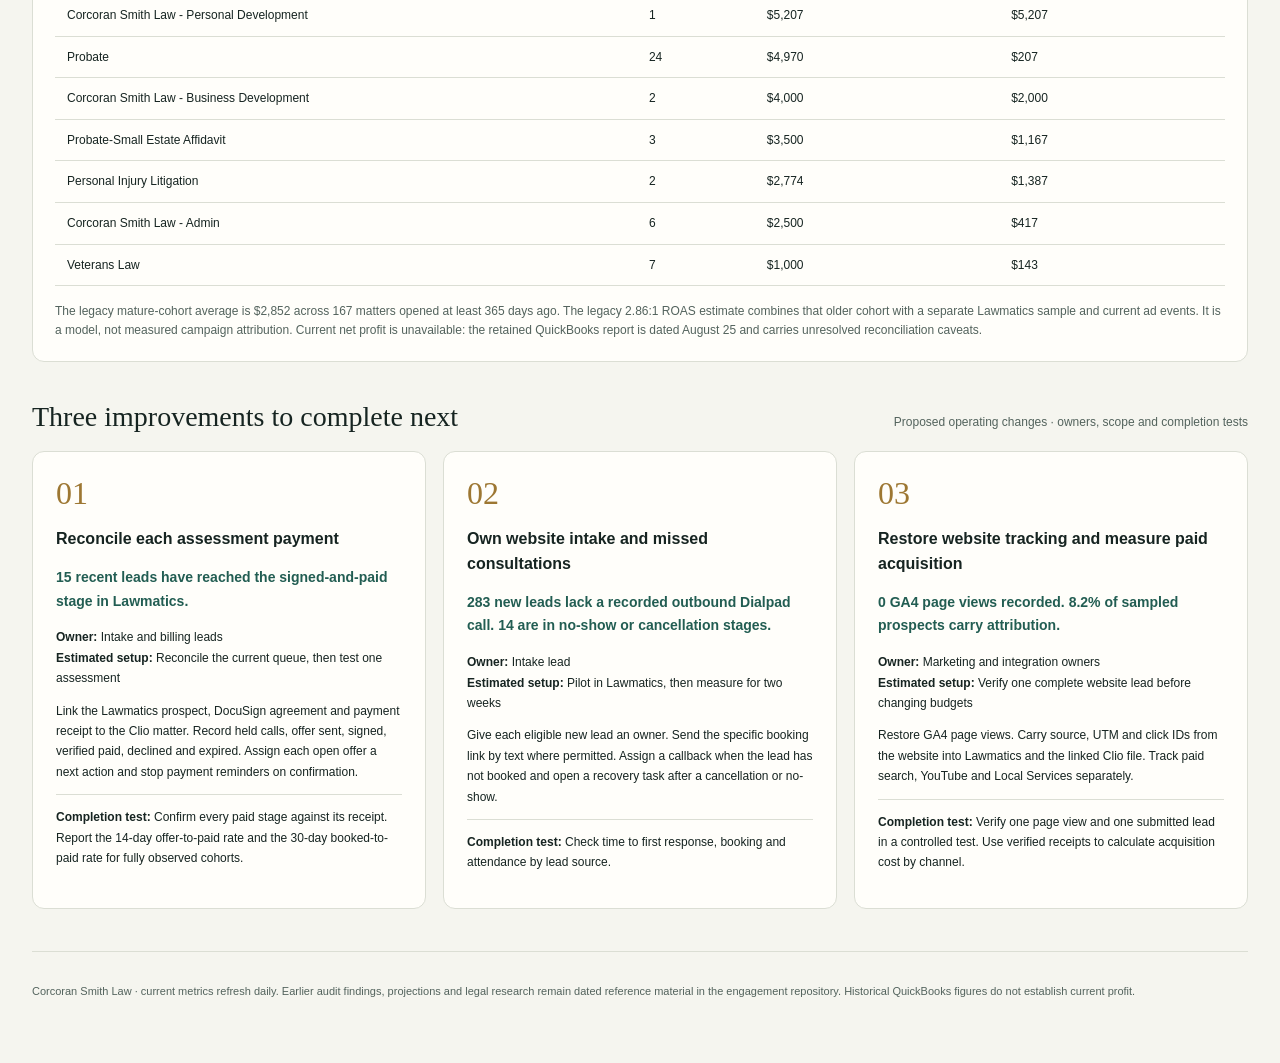
==== commit 8eba5470: "Automated refresh 2026-11-25" ====
--- a/index.html
+++ b/index.html
@@ -15,7 +15,7 @@
 .skip{position:absolute;left:16px;top:-80px;background:var(--card);padding:8px;z-index:10}.skip:focus{top:8px}
 </style></head><body>
 <a href="#overview" class="skip">Skip to dashboard content</a>
-<header><div class="header-inner"><div class="brand-row"><div class="brand">Command Desk<span class="firm">Corcoran Smith Law</span></div><a class="review-link" href="review/">30-day review →</a></div><nav aria-label="Dashboard sections"><a href="#overview">Overview</a><a href="#search">Search Console</a><a href="#analytics">Google Analytics</a><a href="#advertising">Paid media</a><a href="#lead-to-close">Lead to close</a><a href="#smith-ai">Smith.ai</a><a href="#cash">Collections</a><a href="#improvements">Top three improvements</a></nav></div></header>
+<header><div class="header-inner"><div class="brand-row"><div class="brand">Command Desk<span class="firm">Corcoran Smith Law</span></div><a class="review-link" href="review/">30-day review →</a></div><nav aria-label="Dashboard sections"><a href="#overview">Overview</a><a href="#search">Search Console</a><a href="#analytics">Google Analytics</a><a href="#advertising">Paid media</a><a href="#lead-to-close">Lead to close</a><a href="operations/">Operating scorecard</a><a href="#smith-ai">Smith.ai</a><a href="#cash">Collections</a><a href="#improvements">Top three improvements</a></nav></div></header>
 <main>
 <section id="overview" aria-labelledby="growth-title">
   <div class="growth-hero"><h1 id="growth-title">Growth &amp; operations</h1><div id="scorecard" class="cards" data-dynamic></div></div>
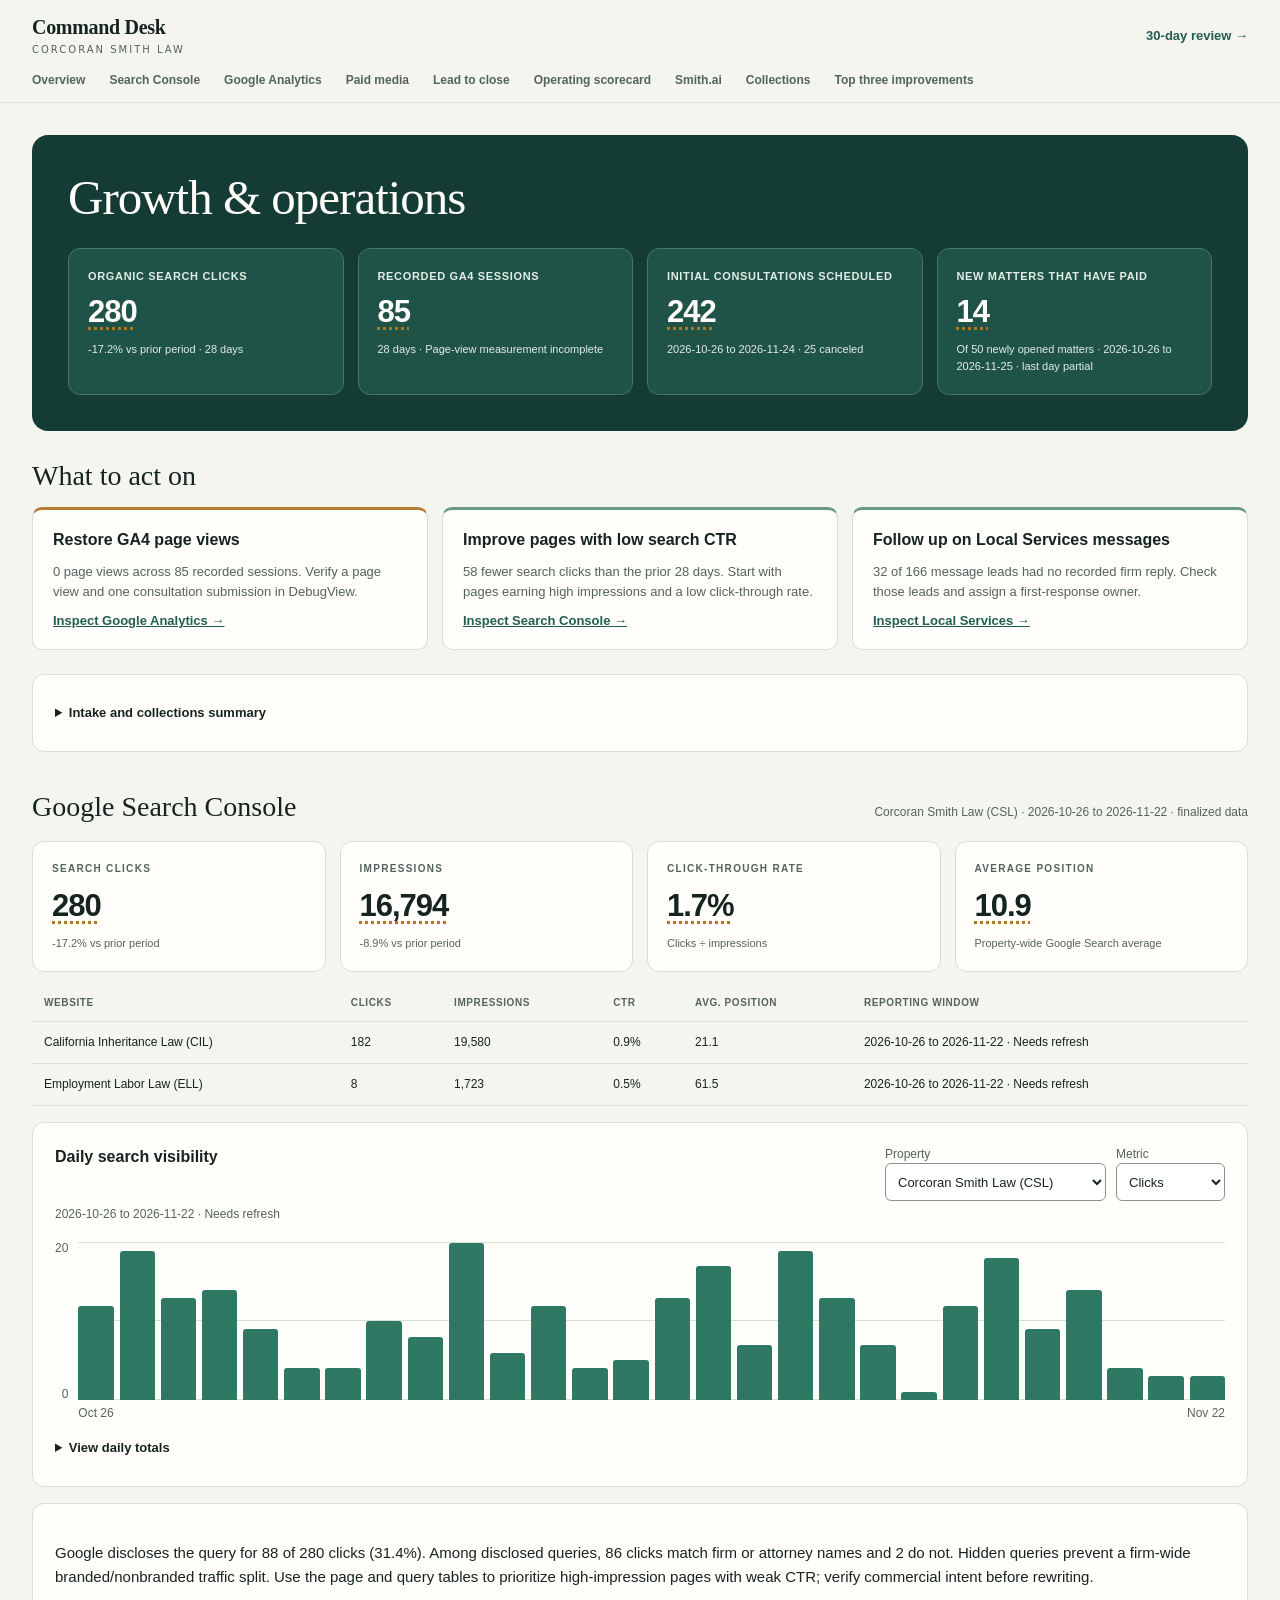
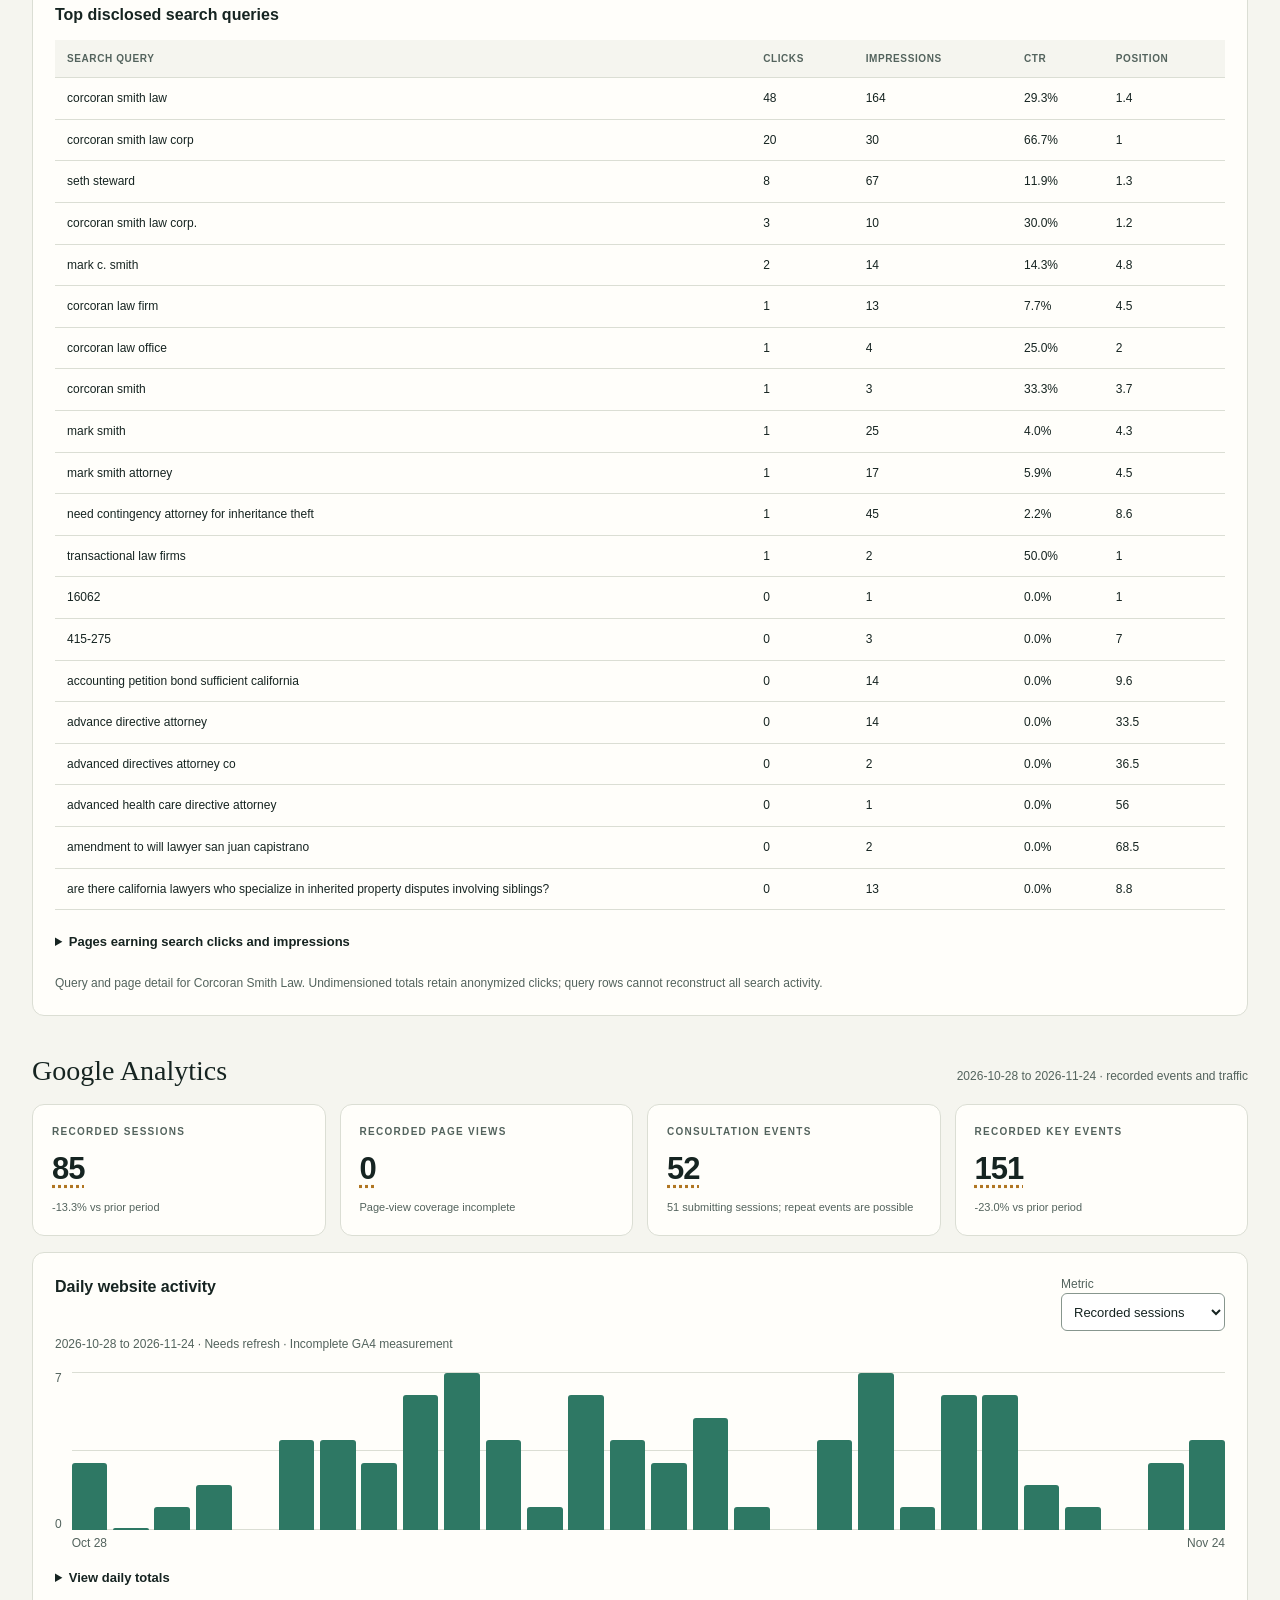
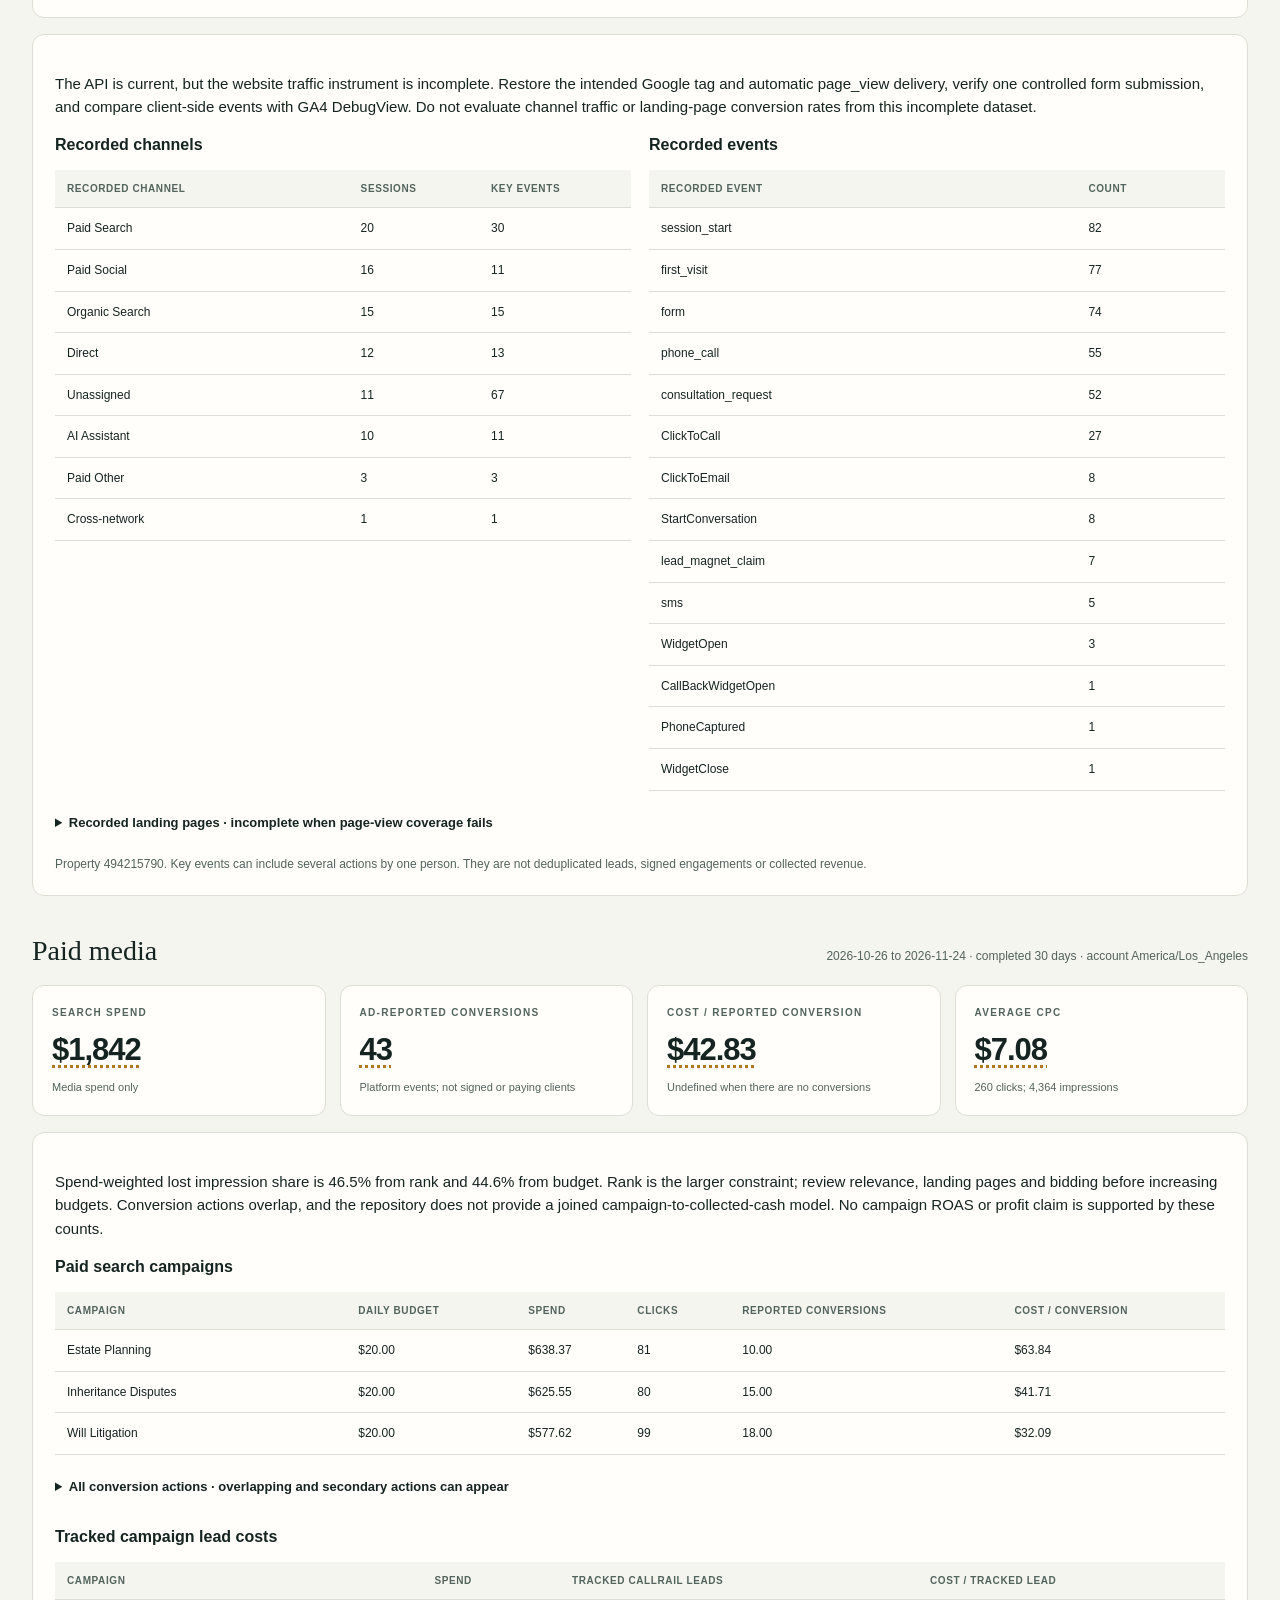
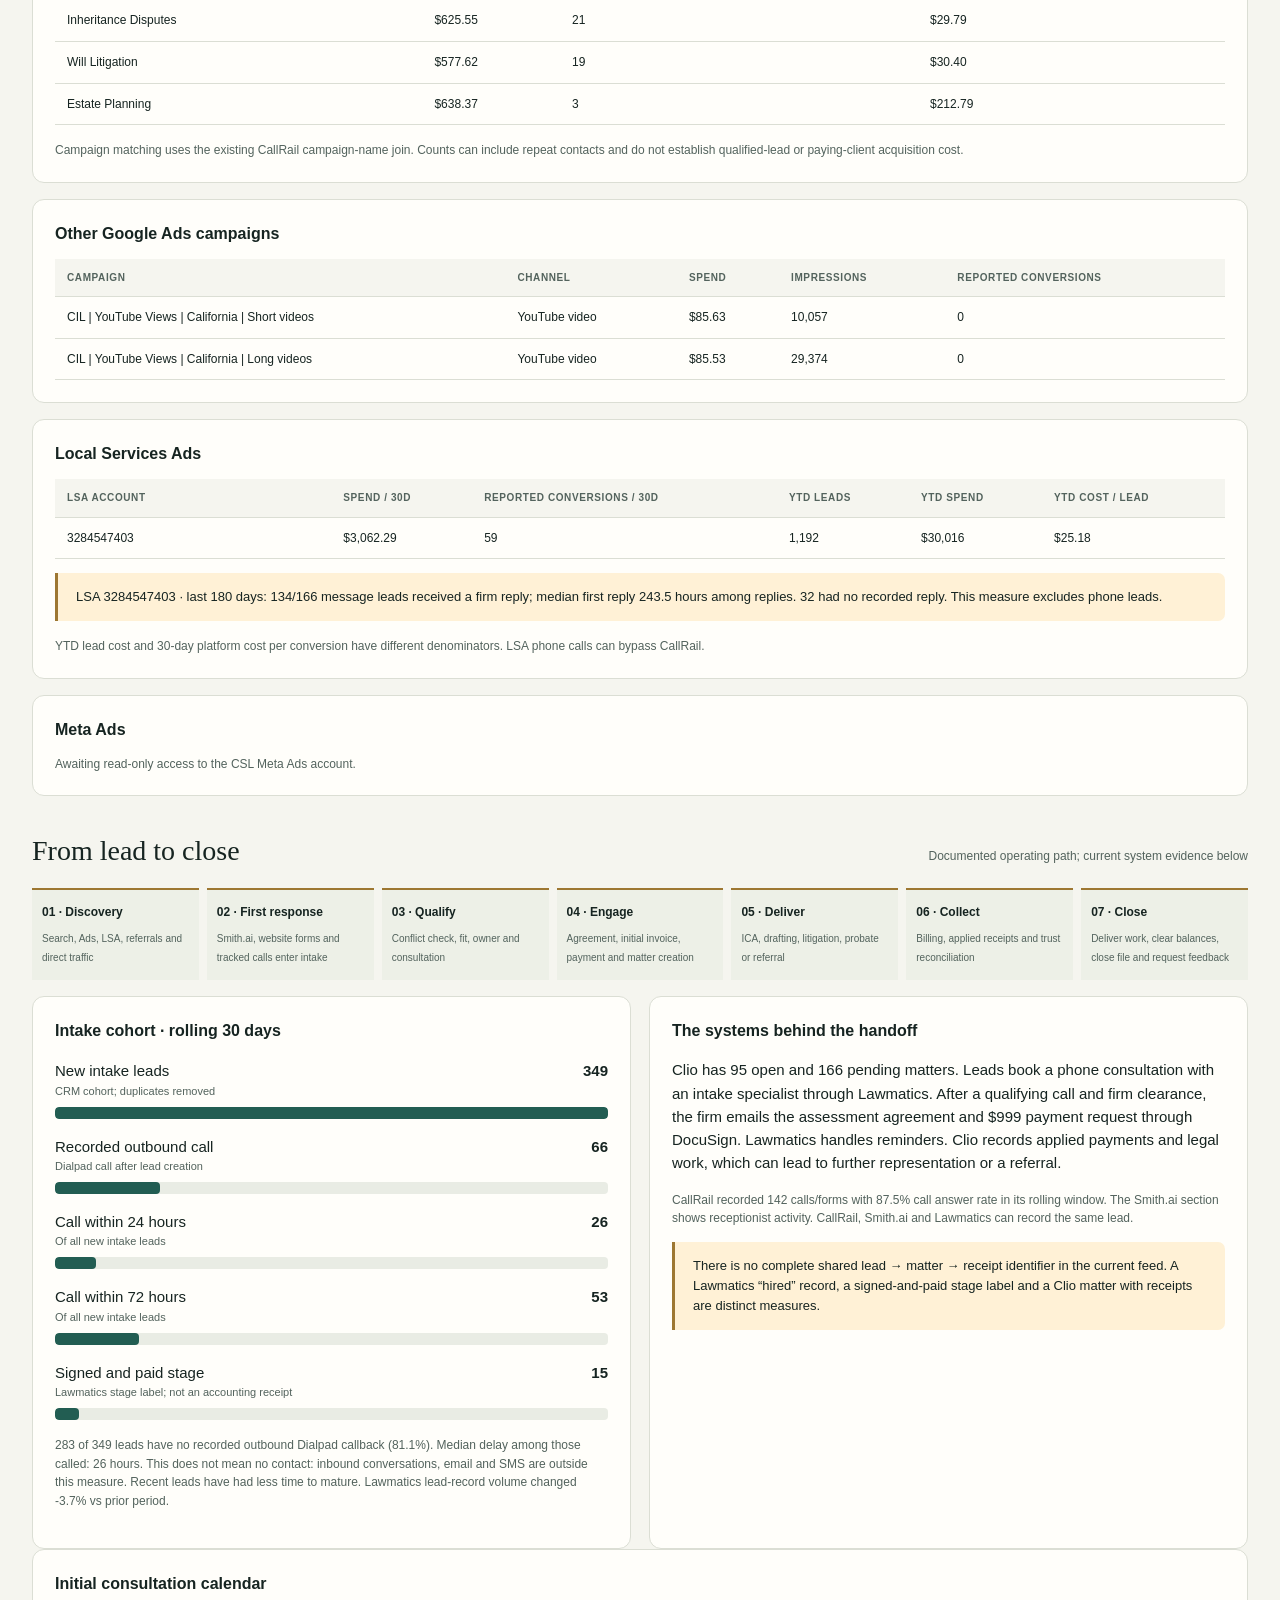
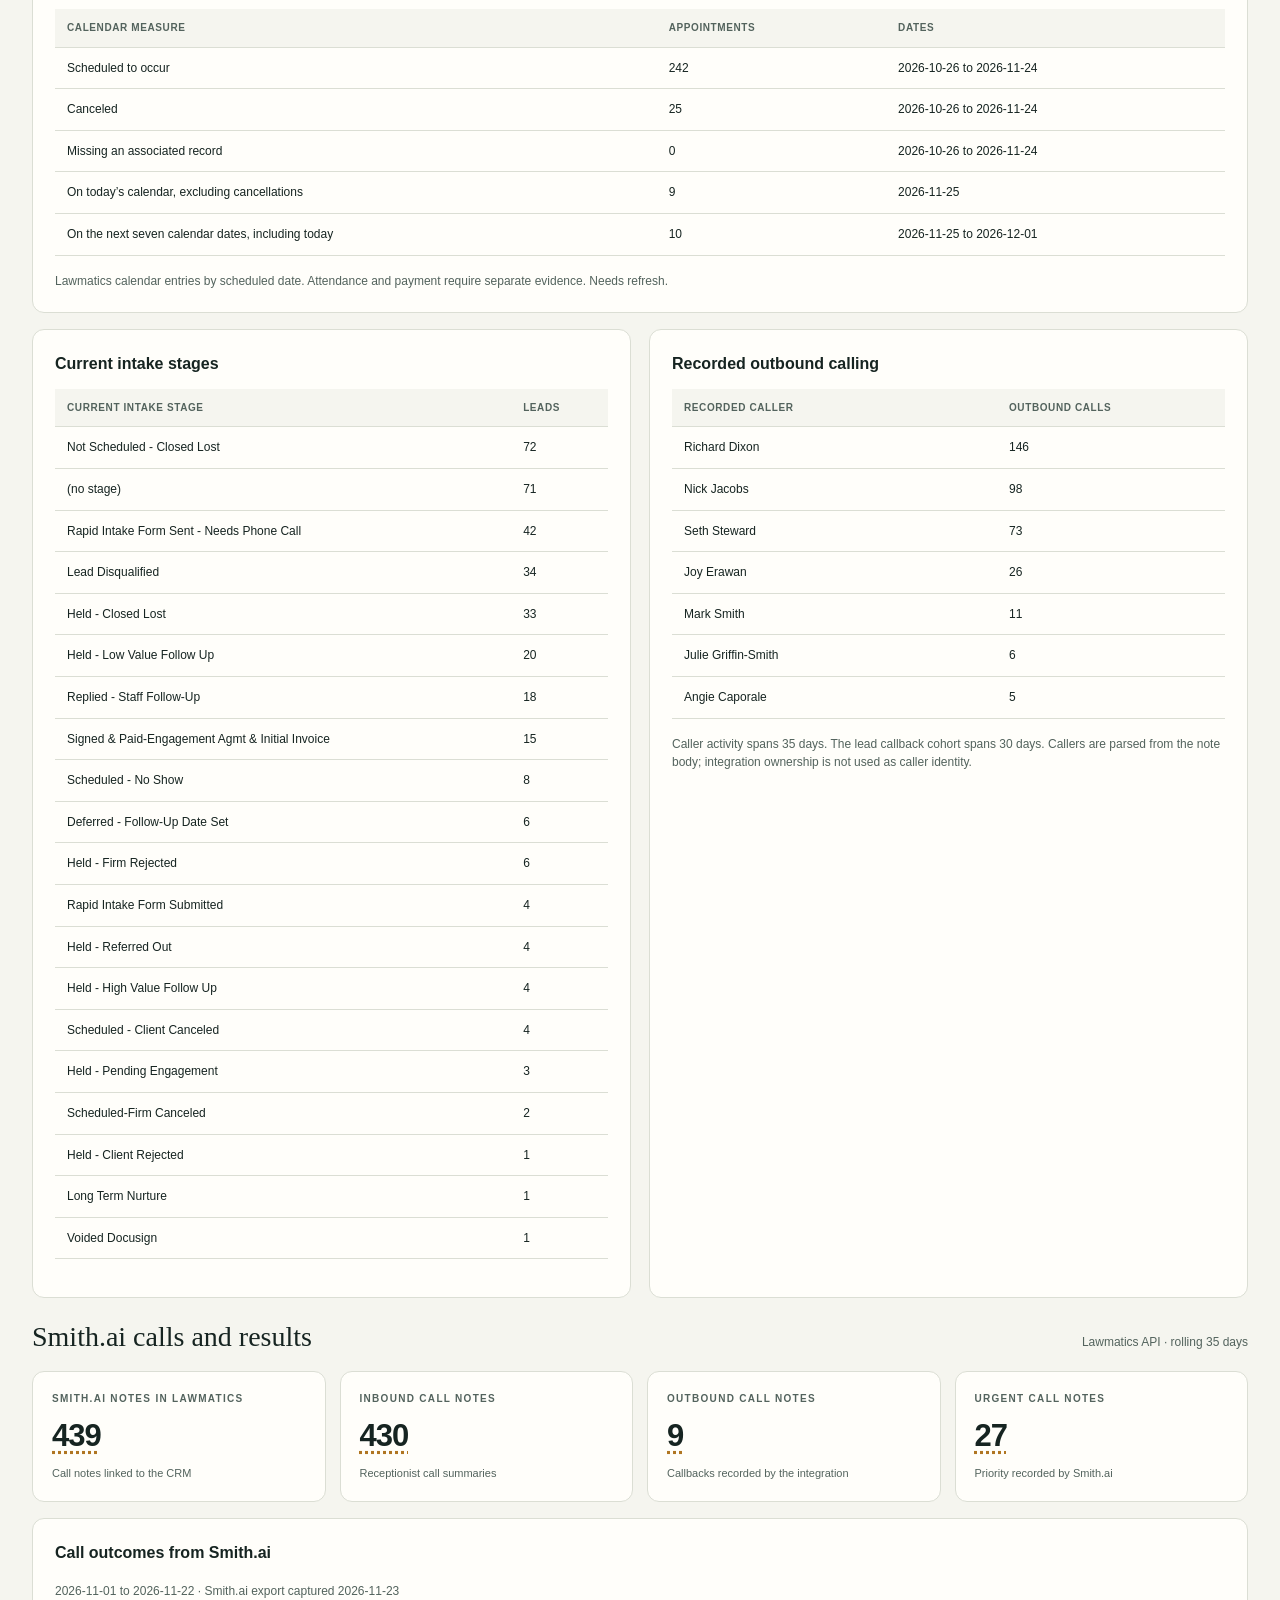
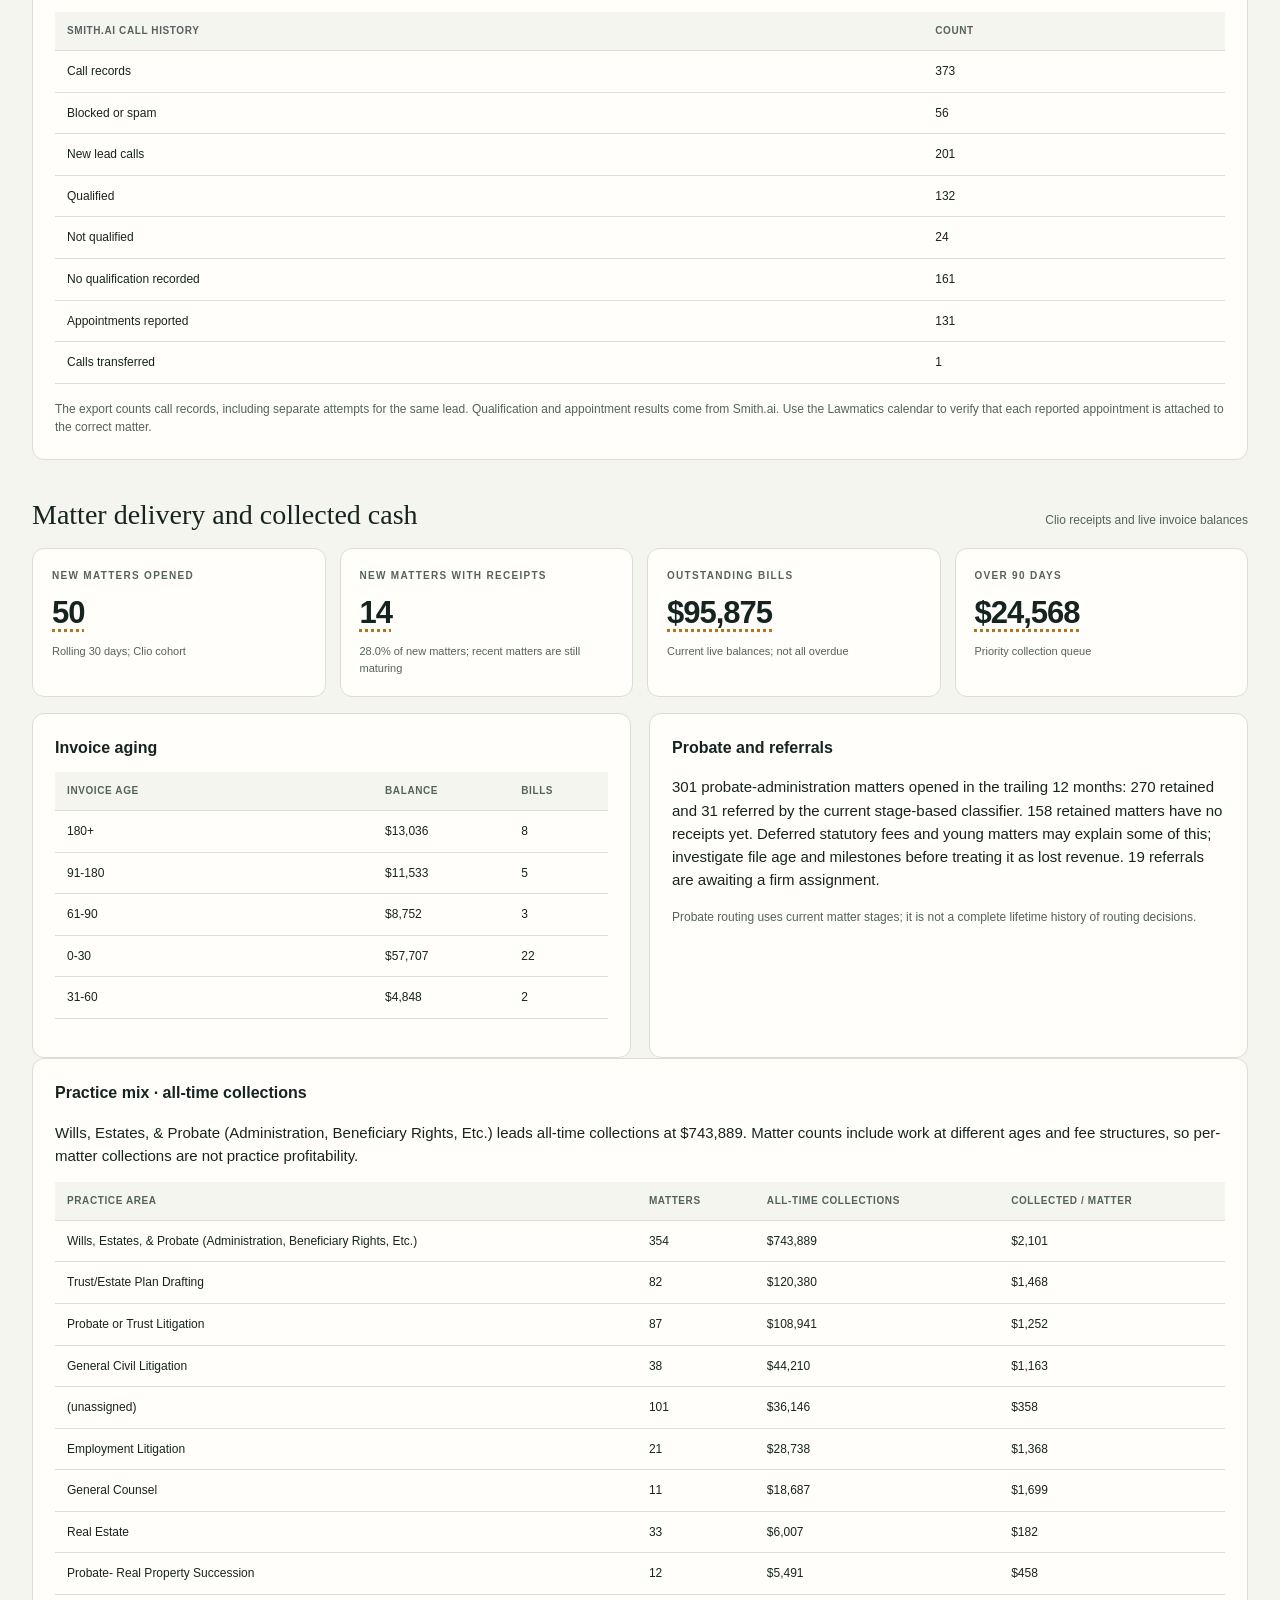
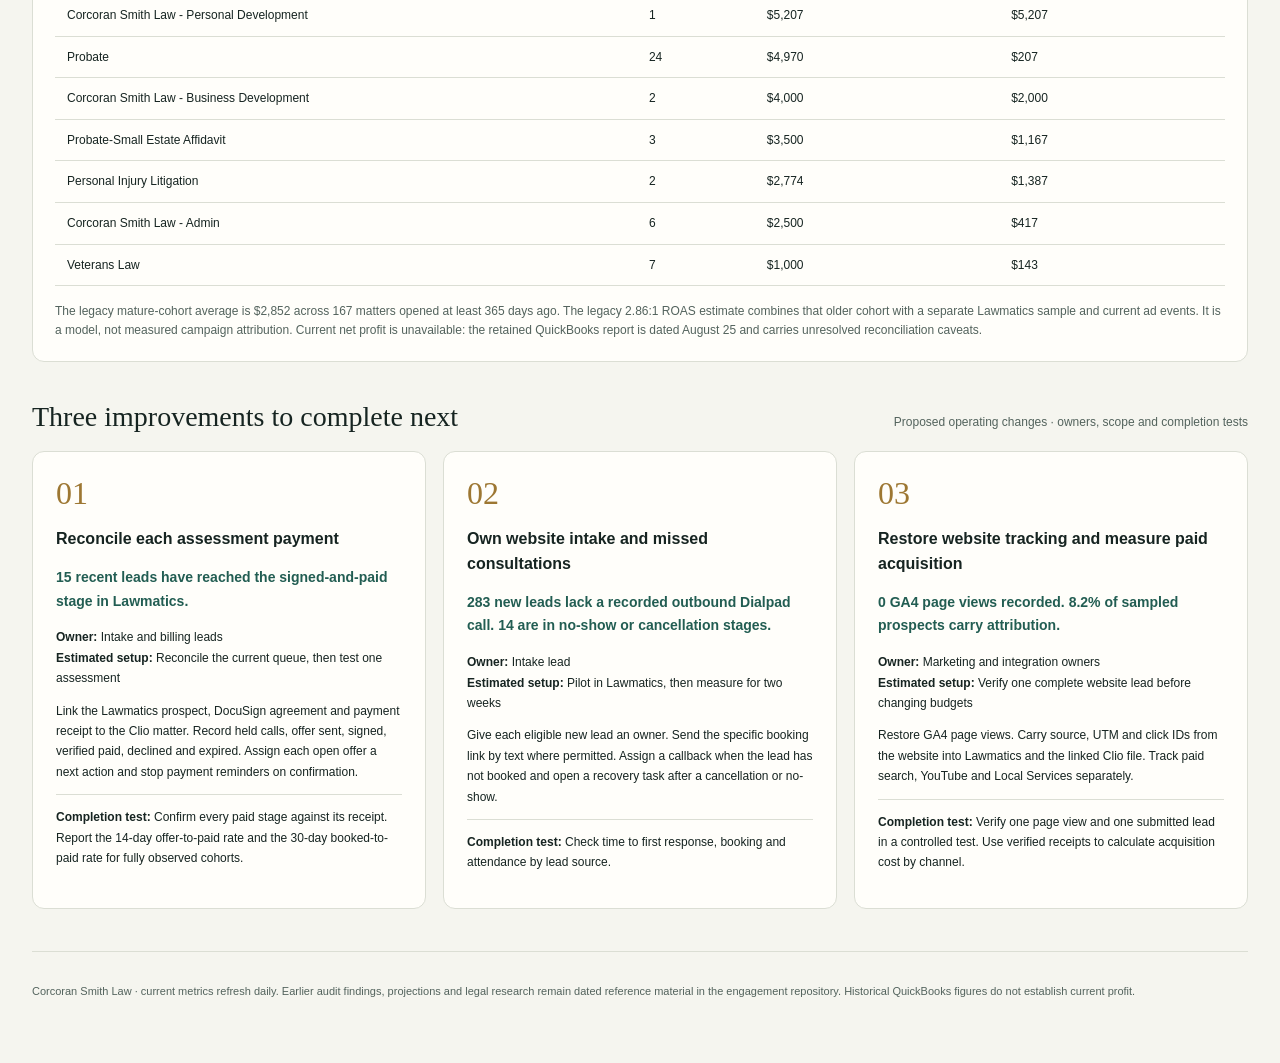
==== commit d72b5c84: "Automated refresh 2026-11-25" ====
--- a/index.html
+++ b/index.html
@@ -4,7 +4,8 @@
 <link rel="stylesheet" href="growth.css?v=5cc06a6a7d2a">
 <script src="data-status.js?v=e63da4d74528"></script>
 <script>window.CSL_ASSET_BASE='';</script>
-<script src="dashboard.js?v=64ea4d9135ab" defer></script>
+<script src="marketing-trends.js?v=c9885d0d2d49" defer></script>
+<script src="dashboard.js?v=d2fd0f75ff7b" defer></script>
 <style>
 :root{color-scheme:light;--page:#f5f5ef;--card:#fffefa;--ink:#162421;--ink-2:#53635d;--ink-3:#728078;--line:#dbded4;--accent:#225d52;--gold:#9d7732}
 *{box-sizing:border-box}html{scroll-behavior:smooth;scroll-padding-top:130px}body{margin:0;background:var(--page);color:var(--ink);font:15px/1.55 -apple-system,BlinkMacSystemFont,"Segoe UI",sans-serif}a{color:var(--accent)}button,a,summary{touch-action:manipulation}a:focus-visible,summary:focus-visible{outline:3px solid var(--gold);outline-offset:4px}header{position:sticky;top:0;z-index:5;background:#f5f5eff5;backdrop-filter:blur(10px);border-bottom:1px solid var(--line)}.header-inner{max-width:1480px;margin:auto;padding:16px 32px 0}.brand-row{display:flex;gap:16px;align-items:center;justify-content:space-between}.brand{font:600 20px Georgia,serif;letter-spacing:-.3px}.firm{display:block;font:10px/1.5 system-ui,sans-serif;text-transform:uppercase;letter-spacing:2px;color:var(--ink-2);margin-top:3px}.review-link{font-size:13px;text-decoration:none;font-weight:650}nav{display:flex;gap:24px;overflow-x:auto;padding:14px 0 12px}nav a{white-space:nowrap;text-decoration:none;font-size:12px;font-weight:650;color:var(--ink-2)}main{max-width:1480px;margin:auto;padding:32px}.hero{display:flex;justify-content:space-between;align-items:end;gap:24px;margin-bottom:26px}.eyebrow{font-size:10px;font-weight:700;letter-spacing:2px;text-transform:uppercase;color:var(--gold);margin:0 0 10px}h1{font:400 clamp(32px,4vw,49px)/1.1 Georgia,serif;letter-spacing:-1px;margin:0 0 12px}h2{font:400 28px/1.2 Georgia,serif;margin:0}h3{font-size:16px;margin:0 0 10px}.hero p{margin:0;color:var(--ink-2)}.hero-side{max-width:290px;font-size:12px;border-left:2px solid var(--gold);padding-left:16px}.section{margin-top:38px;min-width:0}.section-head{display:flex;align-items:baseline;justify-content:space-between;gap:16px;margin-bottom:17px}.section-head p{font-size:12px;color:var(--ink-2);margin:0}.cards{display:grid;grid-template-columns:repeat(4,minmax(0,1fr));gap:14px}.metric{background:var(--card);border:1px solid var(--line);border-radius:12px;padding:19px;min-width:0}.metric .label{font-size:10px;line-height:1.5;text-transform:uppercase;letter-spacing:1.3px;font-weight:650;margin:0 0 13px;color:var(--ink-2)}.metric strong{font-size:31px;line-height:1.1;letter-spacing:-1px;font-weight:650}.metric p:last-child{font-size:11px;color:var(--ink-2);margin:12px 0 0}.panel{background:var(--card);border:1px solid var(--line);border-radius:12px;padding:22px;min-width:0;margin-top:16px}.two-col{display:grid;grid-template-columns:repeat(2,minmax(0,1fr));gap:18px;align-items:start}.two-col .panel{height:100%}.notice{background:#fff1d6;border-left:3px solid var(--gold);padding:14px 18px;font-size:13px;border-radius:0 7px 7px 0;margin:14px 0}.notice.good{background:#e9f0e7;border-color:var(--accent)}.lede{font-size:17px;line-height:1.75;max-width:1100px}.muted,.caption{color:var(--ink-2);font-size:12px}.caption{margin:16px 0 0}.table-scroll{overflow-x:auto;max-width:100%;margin-top:12px}table{width:100%;border-collapse:collapse;font-size:12px}th{text-align:left;font-size:10px;letter-spacing:.6px;text-transform:uppercase;color:var(--ink-2);background:#f5f5ef;white-space:nowrap}td,th{padding:11px 12px;border-bottom:1px solid var(--line);vertical-align:top}td:first-child{min-width:180px;max-width:440px;overflow-wrap:anywhere}td:not(:first-child){font-variant-numeric:tabular-nums;white-space:nowrap}details.table-details{margin-top:16px}summary{cursor:pointer;font-size:13px;font-weight:650;padding:6px 0}.bar-row{display:grid;grid-template-columns:75px minmax(0,1fr) 105px;gap:12px;align-items:center;font-size:12px;margin:15px 0}.bar-row b{text-align:right;font-variant-numeric:tabular-nums}.track{height:12px;border-radius:4px;background:#e9ece4;overflow:hidden}.track i{display:block;height:100%;background:var(--accent);border-radius:4px}.flow{display:grid;grid-template-columns:repeat(7,minmax(0,1fr));gap:8px;margin-top:20px}.flow div{border-top:2px solid var(--gold);padding:13px 10px;background:#edf0e7;font-size:12px}.flow b{display:block;margin-bottom:8px}.flow small{color:var(--ink-2)}.funnel-row{display:grid;grid-template-columns:minmax(0,1fr) 50px;gap:7px 16px;margin:16px 0}.funnel-row strong{text-align:right}.funnel-row small{display:block;font-size:11px;color:var(--ink-2)}.funnel-row .track{grid-column:1/-1}.priority-grid{display:grid;grid-template-columns:repeat(3,minmax(0,1fr));gap:17px}.priority{background:var(--card);padding:23px;border:1px solid var(--line);border-radius:12px}.rank{font:32px Georgia,serif;color:var(--gold);display:block;margin-bottom:15px}.priority p{font-size:12px;line-height:1.7}.priority .evidence{font-size:14px;color:var(--accent);font-weight:600}.done{border-top:1px solid var(--line);padding-top:12px}.source-link{font-size:11px}.review-only{display:none}footer{border-top:1px solid var(--line);margin:42px 0 0;padding:20px 0;font-size:11px;color:var(--ink-2)}
